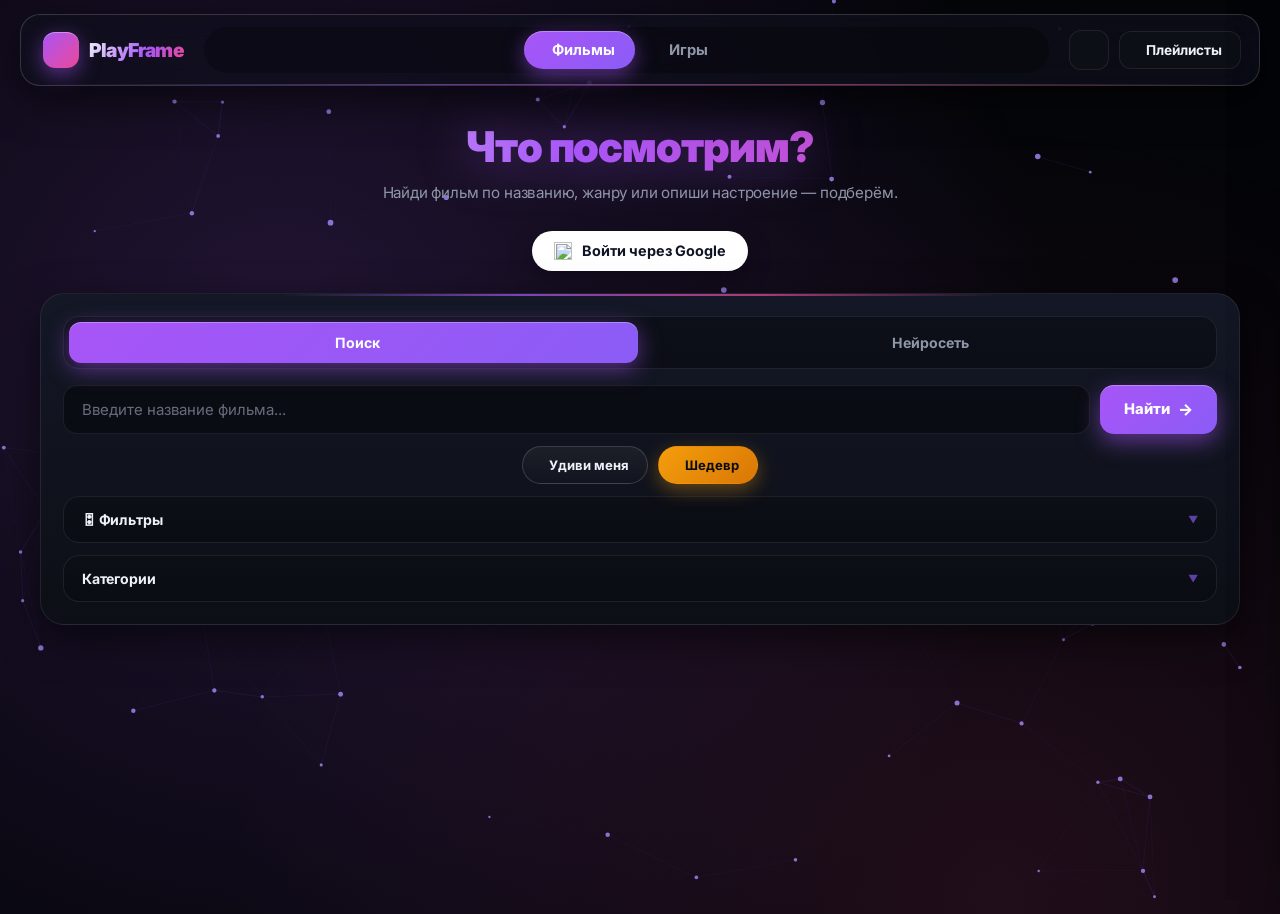
==== index.html @ 80668bf8 "Update" ====
<!DOCTYPE html>
<html lang="ru">
<head>
  <meta charset="UTF-8">
  <meta name="viewport" content="width=device-width, initial-scale=1.0">
  <title>PlayFrame</title>
  <link rel="stylesheet" href="style.css">
  <link href="https://fonts.googleapis.com/css2?family=Inter:wght@400;500;600;700;800;900&display=swap" rel="stylesheet">
  <script src="https://cdnjs.cloudflare.com/ajax/libs/PapaParse/5.3.2/papaparse.min.js"></script>
</head>
<body>
  <div class="bg-glow"></div>
  <canvas id="bg-canvas"></canvas>

  <header class="top-bar glass-panel">
    <div class="logo">
      <span class="logo-mark"></span>
      <span class="logo-text">PlayFrame</span>
    </div>

    <nav class="main-nav">
      <button class="nav-link active" id="nav-movies" onclick="switchMainTab('movies')">
        <span class="nav-ico"></span><span class="nav-lbl">Фильмы</span>
      </button>
      <button class="nav-link" id="nav-games" onclick="switchMainTab('games')">
        <span class="nav-ico"></span><span class="nav-lbl">Игры</span>
      </button>
    </nav>

    <div class="actions">
      <button id="settings-toggle" class="btn-icon" title="Настройки"></button>
      <button id="playlists-toggle" class="btn-text" title="Плейлисты">
        <span class="pl-ico"></span><span>Плейлисты</span>
      </button>
    </div>
  </header>

  <main class="container">
    <!-- ===================== ФИЛЬМЫ ===================== -->
    <section id="section-movies" class="main-section active">
      <div class="hero-block">
        <h1 class="hero-title">Что посмотрим?</h1>
        <p class="hero-subtitle">Найди фильм по названию, жанру или опиши настроение — подберём.</p>
      </div>

      <div class="auth-block">
        <button id="google-login-btn" class="google-btn">
          <img src="https://www.gstatic.com/firebasejs/ui/2.0.0/images/auth/google.svg" width="18" height="18" alt="">
          Войти через Google  
        </button>
        <div id="user-info" class="user-info" style="display: none;"></div>
      </div>

      <div class="control-panel glass-panel">
        <div class="tabs">
          <button class="tab-btn active" data-target="tab-name">
            <span class="tab-ico"></span><span class="tab-lbl">Поиск</span>
          </button>
          <button class="tab-btn" data-target="tab-ai">
            <span class="tab-ico"></span><span class="tab-lbl">Нейросеть</span>
          </button>
        </div>

        <div id="tab-name" class="tab-content active">
          <div class="input-row">
            <input type="text" id="search-input" placeholder="Введите название фильма...">
            <button id="search-btn">
              <span>Найти</span><span class="btn-ico">→</span>
            </button>
          </div>
          <div class="quick-actions">
            <button id="random-btn" class="chip"><span class="chip-ico"></span> Удиви меня</button>
            <button id="masterpiece-btn" class="chip gold"><span class="chip-ico"></span> Шедевр</button>
          </div>
        </div>

        <div id="tab-ai" class="tab-content">
          <div class="input-row">
            <input type="text" id="ai-input" placeholder="Опиши, что хочется: «грустное про океан», «как Марсианин»">
            <button id="ai-button">
              <span>Подобрать</span><span class="btn-ico">→</span>
            </button>
          </div>
          <p id="ai-status" class="status"></p>
        </div>

        <details class="dropdown">
          <summary><span>🎛 Фильтры</span></summary>
          <div class="dropdown-content">
            <div class="filter-row">
              <label>Рейтинг от</label>
              <input type="range" id="rating-filter" min="0" max="10" step="0.5" value="0">
              <span id="rating-value">0</span>
            </div>
            <div class="filter-row">
              <label>Год от</label>
              <input type="number" id="year-filter" min="1900" max="2026" value="1900">
            </div>
            <label class="check-row"><input type="checkbox" id="filter-unwatched"> Только непросмотренные</label>
            <label class="check-row"><input type="checkbox" id="filter-new"> Только новинки</label>
          </div>
        </details>

        <details class="dropdown">
          <summary><span> Категории</span></summary>
          <div class="dropdown-content">
            <div class="moods" id="moods">
              <button data-mood="action"><span class="mood-ico"></span> Боевики</button>
              <button data-mood="comedy"><span class="mood-ico"></span> Комедии</button>
              <button data-mood="scifi"><span class="mood-ico"></span> Фантастика</button>
              <button data-mood="fantasy"><span class="mood-ico"></span> Фэнтези</button>
              <button data-mood="thriller"><span class="mood-ico"></span> Триллеры</button>
              <button data-mood="crime"><span class="mood-ico">🕵️</span> Криминал</button>
              <button data-mood="romance"><span class="mood-ico"></span> Мелодрамы</button>
              <button data-mood="cartoon"><span class="mood-ico"></span> Мультфильмы</button>
              <button data-mood="horror"><span class="mood-ico"></span> Ужасы</button>
              <button data-mood="adventure"><span class="mood-ico"></span> Приключения</button>
            </div>
          </div>
        </details>
      </div>

      <div class="type-switch" id="type-switch" style="display: none;">
        <button data-type="movie" class="active"> Фильмы</button>
        <button data-type="series"> Сериалы</button>
        <button data-type="cartoon"> Мультики</button>
      </div>

      <div id="results" class="results"></div>
      <button id="load-more" class="load-more" style="display: none;">Показать ещё</button>
    </section>

    <!-- ===================== ИГРЫ ===================== -->
    <section id="section-games" class="main-section">
      <div class="hero-block">
        <h1 class="hero-title">Во что поиграем?</h1>
        <p class="hero-subtitle">Найди игру по названию или опиши нейросети, какое настроение тебе сейчас по душе.</p>
      </div>

      <div class="control-panel glass-panel">
        <div class="tabs">
          <button class="game-tab-btn tab-btn active" data-target="game-tab-name">
            <span class="tab-ico"></span><span class="tab-lbl">Поиск</span>
          </button>
          <button class="game-tab-btn tab-btn" data-target="game-tab-ai">
            <span class="tab-ico"></span><span class="tab-lbl">Нейросеть</span>
          </button>
        </div>

        <div id="game-tab-name" class="game-tab-content tab-content active">
          <div class="input-row">
            <input type="text" id="game-search-input" placeholder="Поиск игры по названию или описанию...">
            <button id="game-search-btn">
              <span>Найти</span><span class="btn-ico">→</span>
            </button>
          </div>
          <div class="quick-actions">
            <button id="game-random-btn" class="chip"><span class="chip-ico"></span> Удиви меня</button>
            <button id="game-popular-btn" class="chip gold"><span class="chip-ico"></span> Популярное</button>
          </div>
        </div>

        <div id="game-tab-ai" class="game-tab-content tab-content">
          <div class="input-row">
            <input type="text" id="game-ai-input" placeholder="Опиши, во что хочешь поиграть: расслабиться, как Dark Souls, с сюжетом...">
            <button id="game-ai-btn">
              <span>Подобрать</span><span class="btn-ico"></span>
            </button>
          </div>
          <p id="game-ai-status" class="status"></p>
          <div class="ai-hints">
            <button class="ai-hint-chip" data-query="хочу расслабиться и отдохнуть"><span class="hi-ico"></span> Расслабиться</button>
            <button class="ai-hint-chip" data-query="игра с глубоким сюжетом и выборами"><span class="hi-ico"></span> Сюжет</button>
            <button class="ai-hint-chip" data-query="сложная игра с высокой сложностью как Dark Souls"><span class="hi-ico"></span> Хардкор</button>
            <button class="ai-hint-chip" data-query="короткая игра на вечер до 5 часов"><span class="hi-ico"></span> На вечер</button>
            <button class="ai-hint-chip" data-query="игра для компании с друзьями онлайн"><span class="hi-ico"></span> С друзьями</button>
            <button class="ai-hint-chip" data-query="самая лучшая игра всех времен"><span class="hi-ico"></span> Шедевр</button>
          </div>
        </div>

        <details class="dropdown" open>
          <summary><span> Настроения</span></summary>
          <div class="dropdown-content">
            <div class="mood-chips" id="game-moods">
              <button class="mood-chip active" data-mood="all"><span class="mood-ico"></span> Все</button>
              <button class="mood-chip" data-mood="relax"><span class="mood-ico"></span> Расслабиться</button>
              <button class="mood-chip" data-mood="action"><span class="mood-ico"></span> Экшен</button>
              <button class="mood-chip" data-mood="story"><span class="mood-ico"></span> Сюжет</button>
              <button class="mood-chip" data-mood="hardcore"><span class="mood-ico"></span> Хардкор</button>
              <button class="mood-chip" data-mood="horror"><span class="mood-ico"></span> Хоррор</button>
            </div>
          </div>
        </details>

        <details class="dropdown">
          <summary><span>🎛 Фильтры</span></summary>
          <div class="dropdown-content">
            <div class="games-filter-row">
              <div class="filter-group">
                <label> Цена</label>
                <select id="game-price-filter" class="filter-select">
                  <option value="all">Любая</option>
                  <option value="free">Бесплатные</option>
                  <option value="under10">До 10 $</option>
                  <option value="10to20">10 – 20 $</option>
                  <option value="over20">Дороже 20 $</option>
                </select>
              </div>
              <div class="filter-group">
                <label> Год</label>
                <select id="game-year-filter" class="filter-select">
                  <option value="all">Все годы</option>
                  <option value="2020+">2020 и новее</option>
                  <option value="2015_2019">2015 – 2019</option>
                  <option value="2010_2014">2010 – 2014</option>
                  <option value="2000_2009">2000 – 2009</option>
                  <option value="before2000">До 2000</option>
                </select>
              </div>
              <div class="filter-group">
                <label> Сортировка</label>
                <select id="game-sort-filter" class="filter-select">
                  <option value="popular">Сначала популярные</option>
                  <option value="metacritic">По Metacritic</option>
                  <option value="price_asc">По цене ↑</option>
                  <option value="year_desc">По году выхода</option>
                </select>
              </div>
            </div>
          </div>
        </details>
      </div>

      <div id="game-loader" class="results-info">Загрузка базы игр...</div>
      <div id="games-count" class="results-info"></div>
      <div id="games-results" class="results"></div>
      <button id="games-load-more" class="load-more" style="display: none;">Показать ещё</button>
    </section>
  </main>

  <aside id="settings-panel" class="side-panel">
    <div class="panel-header"><h2>Настройки</h2><button id="settings-close" class="btn-icon">✕</button></div>
    <div class="setting-group">
      <label>Цвет акцента</label>
      <div class="color-row">
        <button class="color-dot" data-accent="blue" style="background:#3b82f6"></button>
        <button class="color-dot" data-accent="purple" style="background:#a855f7"></button>
        <button class="color-dot" data-accent="pink" style="background:#ec4899"></button>
        <button class="color-dot" data-accent="green" style="background:#10b981"></button>
        <button class="color-dot" data-accent="orange" style="background:#f59e0b"></button>
        <button class="color-dot" data-accent="red" style="background:#ef4444"></button>
        <button class="color-dot" data-accent="cyan" style="background:#06b6d4"></button>
      </div>
    </div>
    <div class="setting-group">
      <label>Тема</label>
      <div class="row">
        <button class="theme-btn active" data-theme="dark"> Тёмная</button>
        <button class="theme-btn" data-theme="light"> Светлая</button>
      </div>
    </div>
    <button id="settings-reset" class="reset-btn">Сбросить</button>
  </aside>

  <aside id="playlists-panel" class="side-panel">
    <div class="panel-header"><h2>Плейлисты</h2><button id="playlists-close" class="btn-icon">✕</button></div>
    <div class="playlist-create">
      <input type="text" id="playlist-name-input" placeholder="Название...">
      <button id="playlist-create-btn">Создать</button>
    </div>
    <div id="playlists-list" class="playlists-list"></div>
  </aside>

  <div id="movie-modal" class="modal">
    <div class="modal-content">
      <button id="movie-modal-close" class="btn-icon modal-close">✕</button>
      <div id="movie-modal-body"></div>
    </div>
  </div>

  <div id="game-modal" class="modal">
    <div class="modal-content">
      <button id="game-modal-close" class="btn-icon modal-close">✕</button>
      <div id="game-modal-body"></div>
    </div>
  </div>

  <div id="profile-modal" class="modal">
    <div class="modal-content" style="max-width:420px;">
      <button id="profile-modal-close" class="btn-icon modal-close">✕</button>
      <div style="padding:24px;">
        <h2>Профиль</h2>
        <div style="text-align:center; margin:18px 0;">
          <img id="profile-avatar-img" style="width:84px; height:84px; border-radius:50%; object-fit:cover; border:3px solid var(--accent);">
        </div>
        <label class="setting-label">Имя</label>
        <input type="text" id="profile-name-input" class="input">
        <label class="setting-label">Аватарка (URL)</label>
        <input type="text" id="profile-avatar-input" class="input">
        <label class="setting-label">Цвет ника</label>
        <div class="color-row" style="margin-bottom:20px;">
          <button class="profile-color-dot" data-color="#e8eaed" style="background:#e8eaed"></button>
          <button class="profile-color-dot" data-color="#ff6b6b" style="background:#ff6b6b"></button>
          <button class="profile-color-dot" data-color="#ffd76e" style="background:#ffd76e"></button>
          <button class="profile-color-dot" data-color="#10b981" style="background:#10b981"></button>
          <button class="profile-color-dot" data-color="#3b82f6" style="background:#3b82f6"></button>
          <button class="profile-color-dot" data-color="#a855f7" style="background:#a855f7"></button>
        </div>
        <div id="profile-stats" class="stats-box"></div>
        <button id="profile-save-btn" class="btn-primary" style="width:100%; margin-top:20px;">Сохранить</button>
      </div>
    </div>
  </div>

  <div id="toast" class="toast"></div>

  <script type="module">
    import { initializeApp } from "https://www.gstatic.com/firebasejs/10.12.0/firebase-app.js";
    import { getAuth, GoogleAuthProvider, signInWithPopup, signOut, onAuthStateChanged } from "https://www.gstatic.com/firebasejs/10.12.0/firebase-auth.js";
    import { getFirestore, doc, setDoc, getDoc } from "https://www.gstatic.com/firebasejs/10.12.0/firebase-firestore.js";

    const firebaseConfig = {
      apiKey: "AIzaSyBd7a0IJ_54SacowpCs4EZF5BIFKy-3qxw",
      authDomain: "movie-a9fdf.firebaseapp.com",
      projectId: "movie-a9fdf",
      storageBucket: "movie-a9fdf.firebasestorage.app",
      messagingSenderId: "398219529169",
      appId: "1:398219529169:web:8cf9008857598dc8032ef0"
    };

    const app = initializeApp(firebaseConfig);
    const auth = getAuth(app);
    const db = getFirestore(app);

    window.firebaseAuth = auth;
    window.firebaseDb = db;
    window.googleProvider = new GoogleAuthProvider();
    window.firebaseSignIn = signInWithPopup;
    window.firebaseSignOut = signOut;
    window.firebaseOnAuth = onAuthStateChanged;
    window.firebaseDoc = doc;
    window.firebaseSetDoc = setDoc;
    window.firebaseGetDoc = getDoc;

    window.dispatchEvent(new Event('firebase-ready'));
  </script>
  <script src="script.js"></script>
</body>
</html>
---- style.css ----
/* ============================================================  
   PlayFrame — Neon Glass UI  
   Полный редизайн: floating topbar, iOS-табы, crystal-карточки  
   ============================================================ */

:root {
  --accent: #a855f7;
  --accent-2: #ec4899;
  --accent-hover: #8b5cf6;
  --accent-soft: rgba(168, 85, 247, 0.14);
  --accent-glow: rgba(168, 85, 247, 0.5);

  --bg: #05060a;
  --bg-2: #0a0c14;
  --bg-card: #0d0f16;
  --bg-card-hi: #141826;
  --bg-input: #0a0c13;

  --text: #eef1f8;
  --text-muted: #8e96a8;
  --border: rgba(255, 255, 255, 0.08);
  --border-hi: rgba(255, 255, 255, 0.16);

  --glass: rgba(15, 17, 26, 0.7);
  --shadow: 0 14px 40px rgba(0, 0, 0, 0.55);
  --shadow-lift: 0 24px 50px rgba(0, 0, 0, 0.65);
}
body.light {
  --bg: #f4f6fb; --bg-2: #eef2f9;
  --bg-card: #ffffff; --bg-card-hi: #f8faff; --bg-input: #eef2f9;
  --text: #0f1424; --text-muted: #586174;
  --border: rgba(15, 20, 36, 0.1); --border-hi: rgba(15, 20, 36, 0.2);
  --glass: rgba(255, 255, 255, 0.86);
  --shadow: 0 14px 32px rgba(15, 20, 36, 0.08);
  --shadow-lift: 0 24px 44px rgba(15, 20, 36, 0.14);
}
body[data-accent="blue"]   { --accent: #3b82f6; --accent-2: #06b6d4; --accent-hover: #2563eb; --accent-soft: rgba(59,130,246,0.14); --accent-glow: rgba(59,130,246,0.5); }
body[data-accent="pink"]   { --accent: #ec4899; --accent-2: #f472b6; --accent-hover: #db2777; --accent-soft: rgba(236,72,153,0.14); --accent-glow: rgba(236,72,153,0.5); }
body[data-accent="green"]  { --accent: #10b981; --accent-2: #34d399; --accent-hover: #059669; --accent-soft: rgba(16,185,129,0.14); --accent-glow: rgba(16,185,129,0.5); }
body[data-accent="orange"] { --accent: #f59e0b; --accent-2: #fbbf24; --accent-hover: #d97706; --accent-soft: rgba(245,158,11,0.14); --accent-glow: rgba(245,158,11,0.5); }
body[data-accent="red"]    { --accent: #ef4444; --accent-2: #f87171; --accent-hover: #dc2626; --accent-soft: rgba(239,68,68,0.14); --accent-glow: rgba(239,68,68,0.5); }
body[data-accent="cyan"]   { --accent: #06b6d4; --accent-2: #22d3ee; --accent-hover: #0891b2; --accent-soft: rgba(6,182,212,0.14); --accent-glow: rgba(6,182,212,0.5); }

* { margin: 0; padding: 0; box-sizing: border-box; }
html { scroll-behavior: smooth; }
body {
  font-family: 'Inter', -apple-system, BlinkMacSystemFont, 'Segoe UI', sans-serif;
  background: var(--bg); color: var(--text);
  min-height: 100vh; overflow-x: hidden; position: relative;
  -webkit-font-smoothing: antialiased; padding-bottom: 40px;
  letter-spacing: -0.011em;
}

/* ============================= ФОН ============================= */
.bg-glow {
  position: fixed; top: -30%; left: 50%; transform: translateX(-50%);
  width: 140vw; height: 140vw;
  background:
    radial-gradient(circle at 30% 35%, rgba(168,85,247,0.18) 0%, transparent 45%),
    radial-gradient(circle at 70% 65%, rgba(236,72,153,0.12) 0%, transparent 45%);
  z-index: -2; pointer-events: none;
  animation: bgPulse 16s ease-in-out infinite alternate;
}
@keyframes bgPulse {
  0%   { transform: translateX(-50%) scale(1); opacity: 0.9; }
  100% { transform: translateX(-50%) scale(1.15); opacity: 0.55; }
}
#bg-canvas { position: fixed; inset: 0; width: 100%; height: 100%; z-index: -1; pointer-events: none; }

/* ============================= СТЕКЛО ============================= */
.glass-panel {
  background: var(--glass);
  backdrop-filter: blur(22px) saturate(160%);
  -webkit-backdrop-filter: blur(22px) saturate(160%);
  border: 1px solid var(--border);
  box-shadow: var(--shadow);
}

/* ============================= TOPBAR ============================= */
.top-bar {
  position: sticky; top: 14px; z-index: 100;
  margin: 14px auto 0; max-width: 1240px; width: calc(100% - 28px);
  border-radius: 20px;
  display: flex; justify-content: space-between; align-items: center;
  padding: 12px 18px; gap: 20px; flex-wrap: wrap;
  border: 1px solid var(--border-hi);
}
.top-bar::after {
  content: ''; position: absolute; left: 18px; right: 18px; bottom: 0;
  height: 1px;
  background: linear-gradient(90deg, transparent, var(--accent), var(--accent-2), transparent);
  opacity: 0.55;
  border-radius: 2px;
}

.logo {
  display: flex; align-items: center; gap: 10px;
  font-size: 1.2rem; font-weight: 900; letter-spacing: -0.8px;
  padding-left: 4px;
}
.logo-mark {
  width: 36px; height: 36px; border-radius: 12px;
  background: linear-gradient(135deg, var(--accent), var(--accent-2));
  display: flex; align-items: center; justify-content: center;
  font-size: 1.05rem;
  box-shadow:
    0 6px 20px var(--accent-glow),
    inset 0 1px 0 rgba(255,255,255,0.35);
}
.logo-text {
  background: linear-gradient(120deg, var(--text) 0%, var(--accent) 60%, var(--accent-2) 100%);
  -webkit-background-clip: text; -webkit-text-fill-color: transparent;
  background-clip: text;
}

/* Основная навигация — pill-кнопки с иконкой */
.main-nav {
  display: flex; gap: 6px; flex: 1; justify-content: center; flex-wrap: wrap;
  padding: 4px;
  background: rgba(0, 0, 0, 0.28);
  border-radius: 999px;
  width: fit-content;
  margin: 0 auto;
}
body.light .main-nav { background: rgba(15, 20, 36, 0.06); }
.nav-link {
  background: transparent; border: none; cursor: pointer;
  display: flex; align-items: center; gap: 8px;
  padding: 10px 20px; border-radius: 999px;
  color: var(--text-muted);
  font-family: 'Inter', sans-serif; font-size: 0.92rem; font-weight: 700;
  transition: all 0.3s cubic-bezier(0.2, 0.8, 0.2, 1);
  position: relative;
}
.nav-ico { font-size: 1.05rem; transition: transform 0.35s ease; }
.nav-link:hover { color: var(--text); }
.nav-link:hover .nav-ico { transform: scale(1.18) rotate(-6deg); }
.nav-link.active {
  color: #ffffff;
  background: linear-gradient(135deg, var(--accent), var(--accent-hover));
  box-shadow:
    0 6px 20px var(--accent-glow),
    inset 0 1px 0 rgba(255,255,255,0.3);
}
.nav-link.active .nav-ico { transform: scale(1.15); }

/* Правая часть — иконки/кнопки */
.actions { display: flex; gap: 10px; align-items: center; }

.btn-icon {
  width: 40px; height: 40px; border-radius: 12px;
  background: var(--bg-card);
  border: 1px solid var(--border);
  color: var(--text);
  cursor: pointer; display: flex; align-items: center; justify-content: center;
  font-size: 1.05rem;
  transition: all 0.28s ease;
  font-family: 'Inter', sans-serif;
}
.btn-icon:hover {
  border-color: var(--accent);
  color: var(--accent-hover);
  transform: translateY(-2px) rotate(-6deg);
  box-shadow: 0 8px 22px var(--accent-glow);
}
.btn-text {
  display: inline-flex; align-items: center; gap: 8px;
  padding: 10px 18px; border-radius: 12px;
  background: var(--bg-card);
  border: 1px solid var(--border);
  color: var(--text);
  cursor: pointer;
  font-weight: 700; font-size: 0.85rem;
  font-family: 'Inter', sans-serif;
  transition: all 0.28s ease;
}
.btn-text .pl-ico { font-size: 1rem; }
.btn-text:hover {
  border-color: var(--accent);
  transform: translateY(-1px);
  box-shadow: 0 8px 20px var(--accent-glow);
}

/* ============================= КОНТЕЙНЕР ============================= */
.container { max-width: 1240px; margin: 0 auto; padding: 28px 20px; }
.main-section { display: none; }
.main-section.active { display: block; animation: fadeUp 0.45s cubic-bezier(0.2,0.8,0.2,1); }
@keyframes fadeUp {
  from { opacity: 0; transform: translateY(16px); }
  to   { opacity: 1; transform: translateY(0); }
}

/* ============================= HERO ============================= */
.hero-block { text-align: center; margin-bottom: 26px; padding-top: 10px; }
.hero-title {
  font-size: clamp(1.9rem, 4vw, 2.65rem);
  font-weight: 900; line-height: 1.1; letter-spacing: -1.2px;
  margin-bottom: 10px;
  background: linear-gradient(120deg, var(--text) 0%, var(--accent) 45%, var(--accent-2) 100%);
  -webkit-background-clip: text; -webkit-text-fill-color: transparent;
  background-clip: text;
  filter: drop-shadow(0 2px 24px var(--accent-glow));
}
body.light .hero-title {
  background: linear-gradient(120deg, #0f1424 0%, #6d28d9 55%, #db2777 100%);
  -webkit-background-clip: text; -webkit-text-fill-color: transparent;
  filter: none;
}
.hero-subtitle {
  color: var(--text-muted); font-size: 0.95rem; line-height: 1.6;
  max-width: 580px; margin: 0 auto;
}

/* ============================= AUTH ============================= */
.auth-block { text-align: center; margin-bottom: 22px; }
.google-btn {
  background: #ffffff; color: #0f1424;
  border: none; cursor: pointer;
  padding: 11px 22px; border-radius: 999px;
  display: inline-flex; align-items: center; gap: 10px;
  font-family: 'Inter', sans-serif; font-weight: 700; font-size: 0.9rem;
  box-shadow: 0 8px 24px rgba(0,0,0,0.32);
  transition: all 0.28s ease;
}
.google-btn:hover { transform: translateY(-2px); box-shadow: 0 12px 30px rgba(0,0,0,0.42); }
.user-info {
  display: inline-flex; align-items: center; gap: 12px;
  background: var(--bg-card); padding: 6px 16px 6px 6px;
  border-radius: 999px; border: 1px solid var(--border);
}
.user-info img { width: 32px; height: 32px; border-radius: 50%; }
.user-info button {
  background: transparent; border: none; cursor: pointer;
  color: var(--text-muted); font-family: 'Inter', sans-serif; font-size: 0.8rem;
  transition: color 0.2s;
}
.user-info button:hover { color: var(--accent-hover); }

/* ============================= CONTROL PANEL ============================= */
.control-panel {
  background: linear-gradient(180deg, var(--bg-card-hi) 0%, var(--bg-card) 100%);
  border: 1px solid var(--border);
  border-radius: 24px;
  padding: 22px;
  margin-bottom: 24px;
  box-shadow: var(--shadow);
  position: relative; overflow: hidden;
}
.control-panel::before {
  content: ''; position: absolute; top: 0; left: 20%; right: 20%; height: 2px;
  background: linear-gradient(90deg, transparent, var(--accent), var(--accent-2), transparent);
  opacity: 0.7;
}

/* ============================= TABS (iOS segmented) ============================= */
.tabs {
  display: flex; background: rgba(0,0,0,0.32);
  border-radius: 16px; padding: 5px; gap: 4px;
  border: 1px solid var(--border);
  margin-bottom: 16px;
  position: relative;
}
body.light .tabs { background: rgba(15,20,36,0.06); }
.tab-btn {
  flex: 1; cursor: pointer;
  padding: 12px 14px; border-radius: 12px; border: none;
  background: transparent;
  color: var(--text-muted);
  display: flex; align-items: center; justify-content: center; gap: 8px;
  font-family: 'Inter', sans-serif; font-weight: 700; font-size: 0.88rem;
  transition: all 0.32s cubic-bezier(0.2, 0.8, 0.2, 1);
  position: relative; overflow: hidden;
}
.tab-ico { font-size: 1.05rem; transition: transform 0.35s ease; }
.tab-btn:hover { color: var(--text); }
.tab-btn:hover .tab-ico { transform: scale(1.18); }
.tab-btn.active {
  color: #ffffff;
  background: linear-gradient(135deg, var(--accent), var(--accent-hover));
  box-shadow:
    0 6px 22px var(--accent-glow),
    inset 0 1px 0 rgba(255,255,255,0.28);
}
.tab-btn.active .tab-ico { transform: scale(1.15); }

.tab-content { display: none; }
.tab-content.active { display: block; animation: fadeUp 0.3s ease; }

/* ============================= INPUT + BUTTON ============================= */
.input-row { display: flex; gap: 10px; margin-bottom: 12px; }
.input-row input {
  flex: 1;
  padding: 14px 18px;
  border-radius: 14px;
  border: 1px solid var(--border);
  background: var(--bg-input);
  color: var(--text);
  outline: none;
  font-family: 'Inter', sans-serif;
  font-size: 0.94rem;
  transition: all 0.28s ease;
}
.input-row input::placeholder { color: rgba(142, 150, 168, 0.7); }
.input-row input:hover { border-color: var(--border-hi); }
.input-row input:focus {
  border-color: var(--accent);
  box-shadow: 0 0 0 3px var(--accent-soft), 0 0 26px var(--accent-glow);
  background: linear-gradient(180deg, var(--bg-input), var(--bg-card));
}

.input-row button {
  display: inline-flex; align-items: center; gap: 8px;
  padding: 0 24px;
  border-radius: 14px; border: none;
  background: linear-gradient(135deg, var(--accent), var(--accent-hover));
  color: #ffffff;
  font-family: 'Inter', sans-serif; font-weight: 800; font-size: 0.92rem;
  cursor: pointer;
  box-shadow:
    0 8px 22px var(--accent-glow),
    inset 0 1px 0 rgba(255,255,255,0.28);
  transition: all 0.28s cubic-bezier(0.2, 0.8, 0.2, 1);
  position: relative; overflow: hidden;
  white-space: nowrap;
}
.input-row button .btn-ico {
  font-size: 1rem;
  transition: transform 0.35s cubic-bezier(0.2, 0.8, 0.2, 1);
}
.input-row button:hover {
  transform: translateY(-2px);
  box-shadow:
    0 12px 30px var(--accent-glow),
    0 0 44px var(--accent-glow),
    inset 0 1px 0 rgba(255,255,255,0.42);
}
.input-row button:hover .btn-ico { transform: translateX(3px); }
.input-row button:active { transform: translateY(0); }
.input-row button:disabled {
  opacity: 0.55; cursor: progress; transform: none; box-shadow: none;
  animation: btnPulse 1.2s ease-in-out infinite;
}
@keyframes btnPulse { 0%,100% { opacity: 0.55; } 50% { opacity: 0.9; } }

/* Специальная кнопка "Подобрать" у игр — оранжево-розовый градиент */
#game-ai-btn {
  background: linear-gradient(135deg, #f59e0b, #ec4899) !important;
  box-shadow:
    0 8px 24px rgba(236,72,153,0.45),
    inset 0 1px 0 rgba(255,255,255,0.32) !important;
}
#game-ai-btn:hover {
  box-shadow:
    0 12px 34px rgba(236,72,153,0.55),
    0 0 44px rgba(245,158,11,0.35),
    inset 0 1px 0 rgba(255,255,255,0.5) !important;
}

/* ============================= QUICK CHIPS ============================= */
.quick-actions {
  display: flex; gap: 10px; justify-content: center; flex-wrap: wrap;
}
.chip {
  display: inline-flex; align-items: center; gap: 8px;
  padding: 10px 18px; border-radius: 999px;
  border: 1px solid var(--border-hi);
  background: linear-gradient(180deg, rgba(255,255,255,0.05), rgba(255,255,255,0.01));
  color: var(--text);
  cursor: pointer;
  font-family: 'Inter', sans-serif; font-weight: 700; font-size: 0.82rem;
  transition: all 0.28s cubic-bezier(0.2, 0.8, 0.2, 1);
  position: relative; overflow: hidden;
}
.chip-ico { font-size: 1rem; transition: transform 0.35s ease; }
.chip::before {
  content: ''; position: absolute; inset: 0;
  background: linear-gradient(120deg, transparent 0%, rgba(255,255,255,0.22) 50%, transparent 100%);
  transform: translateX(-120%);
  transition: transform 0.65s ease; pointer-events: none;
}
.chip:hover {
  border-color: var(--accent);
  color: var(--accent-hover);
  transform: translateY(-2px);
  box-shadow: 0 8px 20px var(--accent-soft);
}
.chip:hover .chip-ico { transform: scale(1.18) rotate(-8deg); }
.chip:hover::before { transform: translateX(120%); }
.chip.gold {
  background: linear-gradient(135deg, #f59e0b, #d97706);
  color: #0a0c13;
  border-color: transparent;
  box-shadow: 0 6px 18px rgba(245,158,11,0.36);
}
.chip.gold:hover {
  color: #0a0c13;
  box-shadow: 0 12px 28px rgba(245,158,11,0.5);
}

/* ============================= STATUS ============================= */
.status {
  font-size: 0.83rem; color: var(--text-muted);
  text-align: center; margin-top: 10px; min-height: 1.2em; font-weight: 500;
}

/* ============================= DROPDOWN ============================= */
.dropdown {
  background: linear-gradient(180deg, var(--bg-card) 0%, var(--bg-input) 100%);
  border: 1px solid var(--border);
  border-radius: 16px;
  margin-top: 12px;
  overflow: hidden;
  transition: border-color 0.25s;
}
.dropdown[open] { border-color: var(--border-hi); }
.dropdown summary {
  padding: 14px 18px; cursor: pointer; list-style: none;
  display: flex; justify-content: space-between; align-items: center;
  font-family: 'Inter', sans-serif; font-weight: 700; font-size: 0.88rem;
  color: var(--text);
  transition: background 0.25s;
}
.dropdown summary::-webkit-details-marker { display: none; }
.dropdown summary:hover { background: rgba(255,255,255,0.03); }
.dropdown summary::after {
  content: '▼'; font-size: 0.62rem; opacity: 0.65;
  transition: transform 0.35s ease;
  color: var(--accent-hover);
}
.dropdown[open] summary::after { transform: rotate(180deg); }
.dropdown-content { padding: 14px 18px; border-top: 1px solid var(--border); }

/* ============================= FILTER ROW ============================= */
.filter-row {
  display: flex; justify-content: space-between; align-items: center;
  gap: 12px; margin-bottom: 10px; font-size: 0.86rem;
}
.filter-row input[type="number"] {
  width: 84px; padding: 8px 10px; border-radius: 10px;
  border: 1px solid var(--border); background: var(--bg-input);
  color: var(--text); font-family: 'Inter', sans-serif;
  transition: border-color 0.2s;
}
.filter-row input[type="number"]:focus { outline: none; border-color: var(--accent); }
.filter-row input[type="range"] { flex: 1; accent-color: var(--accent); }
.check-row {
  display: flex; align-items: center; gap: 9px;
  font-size: 0.86rem; cursor: pointer; margin-top: 10px; color: var(--text);
}
.check-row input { accent-color: var(--accent); width: 16px; height: 16px; }

/* ============================= MOODS (фильмы) ============================= */
.moods {
  display: grid; grid-template-columns: 1fr 1fr;
  gap: 8px; max-height: 260px; overflow-y: auto; padding-right: 4px;
}
.moods button {
  display: flex; align-items: center; gap: 10px;
  padding: 11px 13px;
  border-radius: 12px;
  border: 1px solid var(--border-hi);
  background: linear-gradient(180deg, rgba(255,255,255,0.05), rgba(255,255,255,0.01));
  color: var(--text);
  cursor: pointer;
  font-family: 'Inter', sans-serif; font-weight: 600; font-size: 0.82rem;
  text-align: left;
  transition: all 0.28s cubic-bezier(0.2, 0.8, 0.2, 1);
}
.mood-ico { font-size: 1rem; transition: transform 0.35s ease; }
.moods button:hover {
  border-color: var(--accent);
  transform: translateY(-2px);
  box-shadow: 0 6px 18px var(--accent-soft);
}
.moods button:hover .mood-ico { transform: scale(1.2) rotate(-6deg); }
.moods button.active {
  background: linear-gradient(135deg, var(--accent), var(--accent-hover));
  color: #ffffff;
  border-color: transparent;
  box-shadow:
    0 6px 20px var(--accent-glow),
    inset 0 1px 0 rgba(255,255,255,0.28);
}

/* ============================= TYPE SWITCH ============================= */
.type-switch {
  display: flex; justify-content: center; gap: 6px;
  margin: 0 auto 22px; width: fit-content;
  padding: 5px; border-radius: 999px;
  background: var(--bg-input); border: 1px solid var(--border);
}
.type-switch button {
  padding: 9px 20px; border-radius: 999px; border: none;
  background: transparent; color: var(--text-muted);
  font-family: 'Inter', sans-serif; font-weight: 700; font-size: 0.82rem;
  cursor: pointer; transition: all 0.28s ease;
}
.type-switch button:hover { color: var(--text); }
.type-switch button.active {
  background: linear-gradient(135deg, var(--accent), var(--accent-hover));
  color: #ffffff;
  box-shadow: 0 4px 16px var(--accent-glow);
}

/* ============================= RESULTS ============================= */
.results {
  display: grid;
  grid-template-columns: repeat(auto-fill, minmax(180px, 1fr));
  gap: 20px;
}

/* ============================= CARD ============================= */
.card {
  background: linear-gradient(180deg, var(--bg-card-hi) 0%, var(--bg-card) 100%);
  border: 1px solid var(--border);
  border-radius: 18px;
  overflow: hidden;
  display: flex; flex-direction: column;
  cursor: pointer; position: relative;
  transition: all 0.42s cubic-bezier(0.2, 0.8, 0.2, 1);
  animation: cardIn 0.52s cubic-bezier(0.2, 0.8, 0.2, 1) backwards;
  isolation: isolate;
}
.card::before {
  content: ''; position: absolute; top: 0; left: 0; right: 0; height: 3px;
  background: linear-gradient(90deg, var(--accent), var(--accent-2));
  opacity: 0; transform: scaleX(0); transform-origin: center;
  transition: opacity 0.35s ease, transform 0.5s cubic-bezier(0.2, 0.8, 0.2, 1);
  z-index: 3;
  border-radius: 18px 18px 0 0;
}
.card:hover::before { opacity: 1; transform: scaleX(1); }
.card:hover {
  transform: translateY(-8px);
  border-color: var(--accent);
  box-shadow:
    var(--shadow-lift),
    0 0 60px var(--accent-glow),
    0 0 0 1px var(--accent);
}
@keyframes cardIn {
  from { opacity: 0; transform: translateY(18px) scale(0.97); }
  to   { opacity: 1; transform: translateY(0) scale(1); }
}
.results .card:nth-child(1)  { animation-delay: 0.01s; }
.results .card:nth-child(2)  { animation-delay: 0.03s; }
.results .card:nth-child(3)  { animation-delay: 0.05s; }
.results .card:nth-child(4)  { animation-delay: 0.07s; }
.results .card:nth-child(5)  { animation-delay: 0.09s; }
.results .card:nth-child(6)  { animation-delay: 0.11s; }
.results .card:nth-child(7)  { animation-delay: 0.13s; }
.results .card:nth-child(8)  { animation-delay: 0.15s; }
.results .card:nth-child(9)  { animation-delay: 0.17s; }
.results .card:nth-child(10) { animation-delay: 0.19s; }
.results .card:nth-child(n+11) { animation-delay: 0.21s; }

.card-poster-wrap {
  position: relative; aspect-ratio: 2/3;
  overflow: hidden;
  background: linear-gradient(135deg, #1a1d28, #0d0f16);
}
.card-poster-wrap img {
  width: 100%; height: 100%; object-fit: cover; display: block;
  transition: transform 0.75s cubic-bezier(0.2, 0.8, 0.2, 1);
}
.card:hover .card-poster-wrap img { transform: scale(1.1); }

.no-poster {
  width: 100%; height: 100%;
  display: flex; align-items: center; justify-content: center;
  padding: 16px; text-align: center;
  font-size: 0.82rem; line-height: 1.4; font-weight: 600;
  color: var(--text-muted);
  background: linear-gradient(135deg, #1a1d28, #0d0f16);
}
body.light .no-poster {
  background: linear-gradient(135deg, #e7ecf5, #d3dbe8);
  color: #566176;
}

/* Рейтинг-кристалл */
.card-rating {
  position: absolute; top: 10px; left: 10px;
  min-width: 42px;
  display: inline-flex; align-items: center; justify-content: center;
  padding: 6px 10px;
  border-radius: 10px;
  font-family: 'Inter', sans-serif; font-weight: 900; font-size: 0.82rem;
  color: #0f1424;
  background: linear-gradient(135deg, #fef3c7 0%, #fbbf24 45%, #f59e0b 100%);
  box-shadow:
    0 6px 18px rgba(245,158,11,0.55),
    inset 0 1px 0 rgba(255,255,255,0.75);
  letter-spacing: -0.02em;
  backdrop-filter: blur(6px);
  transition: transform 0.3s ease;
}
.card:hover .card-rating { transform: scale(1.05); }

/* Бейдж цены (игры) */
.card-price-badge {
  position: absolute; bottom: 10px; right: 10px;
  padding: 6px 12px; border-radius: 10px;
  font-family: 'Inter', sans-serif; font-weight: 800; font-size: 0.74rem;
  color: #ffffff;
  backdrop-filter: blur(8px);
  box-shadow: 0 6px 18px rgba(0,0,0,0.42), inset 0 1px 0 rgba(255,255,255,0.3);
}
.badge-free {
  background: linear-gradient(135deg, #10b981 0%, #059669 100%);
  box-shadow: 0 6px 18px rgba(16,185,129,0.55), inset 0 1px 0 rgba(255,255,255,0.32);
}
.badge-paid {
  background: linear-gradient(135deg, var(--accent) 0%, var(--accent-hover) 100%);
  box-shadow: 0 6px 18px var(--accent-glow), inset 0 1px 0 rgba(255,255,255,0.32);
}

/* Overlay на hover */
.card-overlay {
  position: absolute; inset: 0;
  display: flex; flex-direction: column;
  justify-content: flex-end; align-items: center; gap: 10px;
  padding: 14px;
  background: linear-gradient(180deg, transparent 40%, rgba(5, 6, 10, 0.94) 100%);
  opacity: 0; pointer-events: none; z-index: 1;
  transition: opacity 0.32s ease;
}
.card:hover .card-overlay { opacity: 1; }
.card-overlay-actions {
  display: flex; gap: 8px; pointer-events: auto;
  transform: translateY(10px); transition: transform 0.32s ease;
}
.card:hover .card-overlay-actions { transform: translateY(0); }
.card-action {
  display: inline-flex; align-items: center; justify-content: center;
  min-width: 42px; height: 42px; padding: 0 12px;
  border-radius: 999px;
  background: rgba(255,255,255,0.18);
  border: 1px solid rgba(255,255,255,0.4);
  color: #ffffff;
  font-family: 'Inter', sans-serif; font-weight: 800; font-size: 0.82rem;
  text-decoration: none; backdrop-filter: blur(10px);
  transition: all 0.22s ease;
}
.card-action:hover {
  background: rgba(255,255,255,0.42);
  color: #0f1424;
  transform: translateY(-3px) scale(1.08);
}
.card-overlay-hint {
  color: rgba(255,255,255,0.92);
  font-size: 0.78rem; font-weight: 700; letter-spacing: 0.02em;
}

/* Info block */
.card .info {
  padding: 14px; flex: 1;
  display: flex; flex-direction: column; gap: 6px;
}
.card .title {
  font-family: 'Inter', sans-serif; font-size: 0.92rem; font-weight: 800;
  color: var(--text); line-height: 1.3;
  display: -webkit-box; -webkit-line-clamp: 2; -webkit-box-orient: vertical;
  overflow: hidden; letter-spacing: -0.015em;
  cursor: pointer; transition: color 0.2s;
}
.card .title:hover { color: var(--accent-hover); }
.card .meta {
  font-size: 0.72rem; color: var(--text-muted); font-weight: 500;
  display: flex; align-items: center; gap: 6px; flex-wrap: wrap;
}
.stars { display: inline-flex; gap: 1px; }
.rating-num { color: var(--text-muted); font-size: 0.72rem; }

/* Теги */
.genre-tags {
  display: flex; flex-wrap: wrap; gap: 5px;
  margin: 6px 0 4px; max-height: 48px; overflow: hidden;
}
.genre-tag {
  display: inline-block; padding: 3px 9px; border-radius: 999px;
  font-family: 'Inter', sans-serif; font-weight: 700; font-size: 0.66rem;
  color: var(--accent-hover);
  background: var(--accent-soft);
  border: 1px solid rgba(168, 85, 247, 0.3);
}
body.light .genre-tag {
  color: #6d28d9; background: rgba(109, 40, 217, 0.08);
  border-color: rgba(109, 40, 217, 0.18);
}

.game-desc-short {
  font-size: 0.74rem; color: var(--text-muted); line-height: 1.45; margin-top: 6px;
  display: -webkit-box; -webkit-line-clamp: 3; -webkit-box-orient: vertical; overflow: hidden;
}

.card-add {
  margin-top: auto; padding: 10px;
  border-radius: 10px; border: 1px solid var(--border-hi);
  background: linear-gradient(180deg, rgba(255,255,255,0.05), rgba(255,255,255,0.01));
  color: var(--text); cursor: pointer;
  font-family: 'Inter', sans-serif; font-weight: 700; font-size: 0.78rem;
  transition: all 0.25s ease;
}
.card-add:hover {
  background: linear-gradient(135deg, var(--accent), var(--accent-hover));
  color: #ffffff; border-color: transparent;
  transform: translateY(-1px);
  box-shadow: 0 6px 18px var(--accent-glow);
}

/* ============================= AI EXPLAIN / HEADER ============================= */
.ai-explain {
  grid-column: 1/-1;
  background: linear-gradient(135deg, rgba(168,85,247,0.10), rgba(236,72,153,0.06));
  border: 1px solid rgba(168,85,247,0.42);
  border-radius: 18px;
  padding: 20px; margin-bottom: 6px;
  line-height: 1.6;
  box-shadow: 0 0 44px rgba(168,85,247,0.15);
  backdrop-filter: blur(12px);
  position: relative; overflow: hidden;
}
.ai-explain::before {
  content: ''; position: absolute; top: 16px; right: 18px;
  font-size: 1.3rem; opacity: 0.45;
}
.ai-explain-label {
  font-family: 'Inter', sans-serif; font-weight: 900; font-size: 0.72rem;
  letter-spacing: 0.1em; text-transform: uppercase;
  color: var(--accent-hover); margin-bottom: 8px;
}
.ai-explain h3 { font-size: 1.1rem; margin-bottom: 8px; font-weight: 800; }
.ai-explain p { font-size: 0.92rem; margin-bottom: 8px; }
.ai-explain p:last-child { margin-bottom: 0; }
.ai-explain-meta { color: var(--text-muted); font-size: 0.82rem !important; }
.ai-explain-link {
  display: inline-block; margin-top: 6px;
  color: var(--accent-hover); font-weight: 800; font-size: 0.86rem;
  text-decoration: none; transition: transform 0.2s;
}
.ai-explain-link:hover { transform: translateX(3px); }

.ai-header {
  grid-column: 1/-1;
  display: flex; justify-content: center; align-items: center;
  flex-wrap: wrap; gap: 12px;
  padding: 14px 20px; margin-bottom: 10px;
  font-family: 'Inter', sans-serif; font-weight: 700; font-size: 0.92rem;
  color: var(--text);
  background: linear-gradient(135deg, rgba(168,85,247,0.10), rgba(168,85,247,0.02));
  border: 1px dashed rgba(168,85,247,0.4);
  border-radius: 14px; text-align: center;
}
.ai-retry-btn {
  padding: 9px 16px; border-radius: 10px;
  border: 1px solid var(--accent); background: transparent;
  color: var(--accent-hover);
  font-family: 'Inter', sans-serif; font-weight: 700; font-size: 0.8rem;
  cursor: pointer; transition: all 0.22s ease;
}
.ai-retry-btn:hover:not(:disabled) {
  background: linear-gradient(135deg, var(--accent), var(--accent-hover));
  color: #ffffff; border-color: transparent;
  transform: translateY(-1px);
  box-shadow: 0 8px 20px var(--accent-glow);
}
.ai-retry-btn:disabled {
  opacity: 0.5; cursor: not-allowed;
  border-color: var(--border); color: var(--text-muted);
}

/* ============================= LOAD MORE ============================= */
.load-more {
  display: block; margin: 32px auto 0;
  padding: 14px 44px; border-radius: 14px;
  border: 1px solid var(--border-hi);
  background: linear-gradient(180deg, rgba(255,255,255,0.06), rgba(255,255,255,0.02));
  color: var(--text); cursor: pointer;
  font-family: 'Inter', sans-serif; font-weight: 800; font-size: 0.82rem;
  letter-spacing: 0.08em; text-transform: uppercase;
  box-shadow: 0 6px 18px rgba(0,0,0,0.3);
  transition: all 0.28s ease;
}
.load-more:hover {
  background: linear-gradient(135deg, var(--accent), var(--accent-hover));
  color: #ffffff; border-color: transparent;
  transform: translateY(-2px);
  box-shadow: 0 12px 28px var(--accent-glow), 0 0 44px var(--accent-glow);
}

/* ============================= TRAILER ============================= */
.trailer-block {
  margin: 18px 0; padding: 16px;
  border-radius: 14px;
  background: linear-gradient(180deg, var(--bg-input), var(--bg-card));
  border: 1px solid var(--border);
}
.trailer-title {
  font-family: 'Inter', sans-serif; font-weight: 800; font-size: 0.76rem;
  color: var(--text-muted); letter-spacing: 0.1em; text-transform: uppercase;
  margin-bottom: 12px;
}
.btn-trailer-main {
  display: flex; align-items: center; justify-content: center; gap: 8px;
  padding: 15px; width: 100%;
  border-radius: 12px;
  background: linear-gradient(135deg, #e50914, #b0060f);
  color: #ffffff; text-decoration: none;
  font-family: 'Inter', sans-serif; font-weight: 800; font-size: 0.95rem;
  box-shadow:
    0 8px 26px rgba(229,9,20,0.5),
    inset 0 1px 0 rgba(255,255,255,0.28);
  transition: all 0.25s ease;
}
.btn-trailer-main:hover {
  transform: translateY(-2px);
  box-shadow:
    0 12px 34px rgba(229,9,20,0.6),
    0 0 44px rgba(229,9,20,0.4),
    inset 0 1px 0 rgba(255,255,255,0.42);
}
.trailer-links { display: flex; flex-wrap: wrap; gap: 8px; margin-top: 12px; }
.trailer-link {
  padding: 8px 16px; border-radius: 999px;
  font-family: 'Inter', sans-serif; font-weight: 700; font-size: 0.82rem;
  color: #ffffff; text-decoration: none;
  background: rgba(255,255,255,0.08);
  border: 1px solid rgba(255,255,255,0.18);
  transition: all 0.25s ease;
}
.trailer-link:hover { transform: translateY(-1px); }
.trailer-link.kp { background: rgba(255,85,0,0.2); border-color: rgba(255,85,0,0.4); }
.trailer-link.rt { background: rgba(0,166,255,0.2); border-color: rgba(0,166,255,0.4); }
.trailer-link.vk { background: rgba(0,119,255,0.2); border-color: rgba(0,119,255,0.4); }

/* ============================= SIDE PANELS ============================= */
.side-panel {
  position: fixed; top: 0; right: -420px;
  width: 380px; max-width: 92vw; height: 100vh;
  padding: 24px; z-index: 200;
  background: linear-gradient(180deg, var(--bg-card-hi) 0%, var(--bg-card) 100%);
  border-left: 1px solid var(--border);
  overflow-y: auto;
  box-shadow: -20px 0 50px rgba(0,0,0,0.55);
  transition: right 0.35s cubic-bezier(0.2, 0.8, 0.2, 1);
}
.side-panel.open { right: 0; }
.panel-header {
  display: flex; justify-content: space-between; align-items: center;
  margin-bottom: 22px; padding-bottom: 16px;
  border-bottom: 1px solid var(--border);
}
.panel-header h2 { font-size: 1.1rem; font-weight: 900; letter-spacing: -0.02em; }
.setting-group { margin-bottom: 22px; }
.setting-group label {
  display: block; font-family: 'Inter', sans-serif; font-weight: 800;
  font-size: 0.72rem; letter-spacing: 0.08em; text-transform: uppercase;
  color: var(--text-muted); margin-bottom: 10px;
}
.color-row { display: flex; gap: 10px; flex-wrap: wrap; }
.color-dot, .profile-color-dot {
  width: 32px; height: 32px; border-radius: 50%;
  border: 3px solid transparent; cursor: pointer;
  transition: all 0.25s ease;
}
.color-dot:hover, .profile-color-dot:hover { transform: scale(1.18); }
.color-dot.active, .profile-color-dot.active {
  border-color: var(--text);
  box-shadow: 0 0 0 3px var(--bg-card), 0 0 12px var(--accent-glow);
}
.row { display: flex; gap: 8px; }
.row button {
  flex: 1; padding: 10px; border-radius: 10px;
  border: 1px solid var(--border); background: var(--bg-input);
  color: var(--text); cursor: pointer;
  font-family: 'Inter', sans-serif; font-weight: 700; font-size: 0.82rem;
  transition: all 0.25s;
}
.row button.active {
  background: linear-gradient(135deg, var(--accent), var(--accent-hover));
  color: #ffffff; border-color: transparent;
  box-shadow: 0 6px 18px var(--accent-glow);
}
.reset-btn {
  width: 100%; padding: 12px;
  background: transparent; border: 1px solid #ef4444;
  color: #ef4444; border-radius: 10px; cursor: pointer;
  font-family: 'Inter', sans-serif; font-weight: 700;
  transition: all 0.25s;
}
.reset-btn:hover {
  background: rgba(239, 68, 68, 0.1);
  box-shadow: 0 6px 18px rgba(239, 68, 68, 0.3);
}

.playlist-create { display: flex; gap: 8px; margin-bottom: 16px; }
.playlist-create input {
  flex: 1; padding: 11px 14px; border-radius: 10px;
  border: 1px solid var(--border); background: var(--bg-input);
  color: var(--text); font-family: 'Inter', sans-serif;
  transition: border-color 0.2s;
}
.playlist-create input:focus { outline: none; border-color: var(--accent); }
.playlist-create button {
  padding: 0 18px; border-radius: 10px; border: none;
  background: linear-gradient(135deg, var(--accent), var(--accent-hover));
  color: #ffffff; font-family: 'Inter', sans-serif; font-weight: 800;
  cursor: pointer; transition: transform 0.2s;
}
.playlist-create button:hover { transform: translateY(-1px); }
.playlist {
  background: linear-gradient(180deg, var(--bg-input), var(--bg-card));
  border: 1px solid var(--border);
  border-radius: 14px; padding: 14px; margin-bottom: 12px;
}
.playlist-title {
  display: flex; justify-content: space-between; align-items: center;
  font-family: 'Inter', sans-serif; font-weight: 800; font-size: 0.92rem;
  margin-bottom: 12px;
}
.playlist-del { background: transparent; border: none; color: #ef4444; font-weight: 800; font-size: 1rem; cursor: pointer; }
.playlist-sub {
  font-family: 'Inter', sans-serif; font-weight: 700; font-size: 0.7rem;
  color: var(--text-muted); letter-spacing: 0.06em; text-transform: uppercase;
  margin: 8px 0 6px;
}
.playlist-item {
  display: flex; align-items: center; gap: 10px;
  background: var(--bg-card); padding: 8px; border-radius: 10px;
  margin-bottom: 6px; font-size: 0.82rem;
}
.playlist-item img { width: 32px; height: 48px; border-radius: 6px; object-fit: cover; }
.playlist-item button { background: transparent; border: none; cursor: pointer; font-weight: 800; }
.pl-title { flex: 1; font-weight: 600; }

/* ============================= MODAL ============================= */
.modal {
  display: none; position: fixed; inset: 0;
  background: rgba(0,0,0,0.9);
  z-index: 300; padding: 20px;
  align-items: center; justify-content: center;
  backdrop-filter: blur(12px);
}
.modal.open { display: flex; animation: fadeUp 0.35s ease; }
.modal-content {
  background: linear-gradient(180deg, var(--bg-card-hi) 0%, var(--bg-card) 100%);
  border-radius: 22px; width: 100%; max-width: 720px;
  max-height: 90vh; overflow-y: auto; position: relative;
  border: 1px solid var(--border-hi);
  box-shadow:
    0 30px 72px rgba(0,0,0,0.88),
    0 0 60px var(--accent-soft);
}
.modal-close {
  position: absolute; top: 14px; right: 14px; z-index: 10;
}
#movie-modal-body, #game-modal-body { padding: 24px; }
.movie-header { display: flex; gap: 22px; margin-bottom: 22px; }
.movie-header img {
  width: 160px; border-radius: 14px;
  box-shadow: 0 12px 34px rgba(0,0,0,0.55);
}
.movie-headline h2 {
  margin: 0 0 6px; font-size: 1.5rem; font-weight: 900; letter-spacing: -0.03em;
}
.movie-headline p { color: var(--text-muted); font-size: 0.9rem; margin-bottom: 10px; font-weight: 500; }
.movie-desc {
  font-size: 0.92rem; line-height: 1.65; margin: 16px 0;
  color: var(--text); white-space: pre-line;
}

.social-links { display: flex; gap: 10px; margin-top: 18px; flex-wrap: wrap; }
.social-btn {
  flex: 1; min-width: 150px;
  padding: 13px; border-radius: 12px;
  text-align: center; text-decoration: none;
  display: flex; align-items: center; justify-content: center; gap: 8px;
  font-family: 'Inter', sans-serif; font-weight: 800; font-size: 0.9rem;
  transition: all 0.25s ease;
}
.social-btn:hover { transform: translateY(-2px); }
.social-btn.kp {
  background: linear-gradient(135deg, #f59e0b, #d97706);
  color: #0f1424;
  box-shadow: 0 6px 20px rgba(245,158,11,0.42);
}
.social-btn.rutube {
  background: linear-gradient(135deg, #10b981, #059669);
  color: #ffffff;
  box-shadow: 0 6px 20px rgba(16,185,129,0.42);
}
.social-btn.steam {
  background: linear-gradient(135deg, #1b2838, #2a475e);
  color: #ffffff;
  box-shadow: 0 6px 20px rgba(27,40,56,0.5);
}

.btn-primary {
  padding: 12px; border-radius: 10px; border: none;
  background: linear-gradient(135deg, var(--accent), var(--accent-hover));
  color: #ffffff; cursor: pointer;
  font-family: 'Inter', sans-serif; font-weight: 800;
  transition: all 0.25s ease;
}
.btn-primary:hover { transform: translateY(-1px); box-shadow: 0 8px 22px var(--accent-glow); }

.input {
  width: 100%; padding: 11px 14px; border-radius: 10px;
  border: 1px solid var(--border); background: var(--bg-input);
  color: var(--text); margin-bottom: 12px;
  font-family: 'Inter', sans-serif;
  transition: border-color 0.2s;
}
.input:focus { outline: none; border-color: var(--accent); }
.setting-label {
  display: block; font-family: 'Inter', sans-serif; font-weight: 800;
  font-size: 0.72rem; letter-spacing: 0.08em; text-transform: uppercase;
  color: var(--text-muted); margin-bottom: 6px;
}
.stats-box {
  background: var(--bg-input); padding: 14px; border-radius: 10px;
  font-size: 0.86rem; line-height: 1.65;
  border: 1px solid var(--border);
}

/* ============================= TOAST ============================= */
.toast {
  position: fixed; bottom: 24px; left: 50%;
  transform: translateX(-50%) translateY(120px);
  background: linear-gradient(135deg, #10b981, #059669);
  color: #ffffff; padding: 14px 28px; border-radius: 32px;
  font-family: 'Inter', sans-serif; font-weight: 700; font-size: 0.9rem;
  z-index: 400; opacity: 0;
  transition: all 0.35s cubic-bezier(0.2, 0.8, 0.2, 1);
  box-shadow: 0 12px 32px rgba(16,185,129,0.5);
}
.toast.show { opacity: 1; transform: translateX(-50%) translateY(0); }
.toast.error {
  background: linear-gradient(135deg, #ef4444, #dc2626);
  box-shadow: 0 12px 32px rgba(239,68,68,0.5);
}

/* ============================= MOOD CHIPS (ИГРЫ) ============================= */
.mood-chips { display: flex; flex-wrap: wrap; gap: 8px; }
.mood-chip {
  display: inline-flex; align-items: center; gap: 8px;
  padding: 10px 16px; border-radius: 999px; border: 1px solid var(--border-hi);
  background:
    linear-gradient(180deg, rgba(255,255,255,0.05), rgba(255,255,255,0.01)),
    var(--bg-card);
  color: var(--text);
  cursor: pointer;
  font-family: 'Inter', sans-serif; font-weight: 700; font-size: 0.82rem;
  white-space: nowrap;
  transition: all 0.3s cubic-bezier(0.2, 0.8, 0.2, 1);
  position: relative; overflow: hidden;
}
.mood-chip::before {
  content: ''; position: absolute; inset: 0;
  background: linear-gradient(120deg, transparent, rgba(255,255,255,0.22), transparent);
  transform: translateX(-150%);
  transition: transform 0.7s ease; pointer-events: none;
}
.mood-chip:hover {
  border-color: var(--accent);
  color: var(--accent-hover);
  transform: translateY(-2px);
  box-shadow: 0 10px 24px var(--accent-soft);
}
.mood-chip:hover::before { transform: translateX(150%); }
.mood-chip.active {
  background: linear-gradient(135deg, var(--accent), var(--accent-hover));
  color: #ffffff; border-color: transparent;
  box-shadow:
    0 8px 24px var(--accent-glow),
    0 0 40px var(--accent-soft),
    inset 0 1px 0 rgba(255,255,255,0.32);
  animation: chipPulse 2.6s ease-in-out infinite;
}
@keyframes chipPulse {
  0%, 100% {
    box-shadow:
      0 8px 24px var(--accent-glow),
      0 0 40px var(--accent-soft),
      inset 0 1px 0 rgba(255,255,255,0.32);
  }
  50% {
    box-shadow:
      0 8px 30px var(--accent-glow),
      0 0 56px var(--accent-glow),
      inset 0 1px 0 rgba(255,255,255,0.5);
  }
}

/* ============================= AI HINTS ============================= */
.ai-hints {
  display: flex; flex-wrap: wrap; gap: 8px; margin-top: 14px;
  justify-content: center;
}
.ai-hint-chip {
  display: inline-flex; align-items: center; gap: 8px;
  padding: 9px 15px; border-radius: 999px;
  background: linear-gradient(135deg, rgba(245,158,11,0.1), rgba(236,72,153,0.08));
  border: 1px solid rgba(245,158,11,0.3);
  color: var(--text);
  cursor: pointer;
  font-family: 'Inter', sans-serif; font-weight: 600; font-size: 0.78rem;
  transition: all 0.28s cubic-bezier(0.2, 0.8, 0.2, 1);
  position: relative; overflow: hidden;
}
.hi-ico { font-size: 0.95rem; }
.ai-hint-chip::before {
  content: ''; position: absolute; inset: 0;
  background: linear-gradient(120deg, transparent, rgba(255,255,255,0.28), transparent);
  transform: translateX(-120%);
  transition: transform 0.6s ease; pointer-events: none;
}
.ai-hint-chip:hover {
  background: linear-gradient(135deg, rgba(245,158,11,0.22), rgba(236,72,153,0.18));
  border-color: rgba(236,72,153,0.55);
  color: #ffffff;
  transform: translateY(-2px);
  box-shadow:
    0 8px 22px rgba(236,72,153,0.35),
    0 0 32px rgba(245,158,11,0.2);
}
.ai-hint-chip:hover::before { transform: translateX(120%); }

/* ============================= GAMES FILTERS ============================= */
.games-filter-row {
  display: flex; flex-wrap: wrap; gap: 18px; padding-top: 6px;
}
.filter-group { display: flex; align-items: center; gap: 10px; }
.filter-group label {
  font-family: 'Inter', sans-serif; font-weight: 800; font-size: 0.72rem;
  color: var(--text-muted); letter-spacing: 0.06em; text-transform: uppercase;
  white-space: nowrap;
}
.filter-select {
  appearance: none; -webkit-appearance: none;
  background:
    linear-gradient(180deg, var(--bg-input), var(--bg-card))
    url("data:image/svg+xml;utf8,<svg xmlns='http://www.w3.org/2000/svg' width='12' height='8' viewBox='0 0 12 8'><path d='M1 1l5 5 5-5' stroke='%23a855f7' stroke-width='2' fill='none' stroke-linecap='round' stroke-linejoin='round'/></svg>")
    no-repeat right 14px center;
  background-size: 12px;
  color: var(--text);
  border: 1px solid var(--border-hi);
  border-radius: 10px;
  padding: 10px 36px 10px 14px;
  font-family: 'Inter', sans-serif; font-size: 0.86rem; font-weight: 600;
  cursor: pointer;
  min-width: 180px;
  transition: all 0.25s ease;
  outline: none;
}
.filter-select:hover {
  border-color: var(--accent);
  box-shadow: 0 0 18px var(--accent-soft);
}
.filter-select:focus {
  border-color: var(--accent);
  box-shadow: 0 0 0 3px var(--accent-soft), 0 0 22px var(--accent-soft);
}
.filter-select option { background: var(--bg-card); color: var(--text); }

/* ============================= RESULTS INFO ============================= */
.results-info {
  text-align: center; color: var(--text-muted);
  font-family: 'Inter', sans-serif; font-weight: 800; font-size: 0.72rem;
  letter-spacing: 0.12em; text-transform: uppercase;
  margin-bottom: 22px;
}

/* ============================= EMPTY ============================= */
.empty, .hint {
  grid-column: 1/-1; text-align: center; padding: 48px 20px;
  color: var(--text-muted); font-size: 0.95rem; font-weight: 500;
}
.empty::before {
  content: ''; display: block; font-size: 2rem;
  margin-bottom: 10px; opacity: 0.6;
}

/* ============================= MOBILE ============================= */
@media (max-width: 768px) {
  .top-bar { top: 8px; padding: 10px 14px; gap: 10px; }
  .logo-text { display: none; }
  .main-nav { order: 3; width: 100%; justify-content: center; padding: 3px; }
  .nav-link { padding: 9px 14px; font-size: 0.82rem; }
  .actions { gap: 6px; }
  .btn-text span:not(.pl-ico) { display: none; }
  .btn-text { padding: 10px 12px; }
  .container { padding: 20px 14px; }
  .hero-title { font-size: 1.7rem; }
  .results { grid-template-columns: repeat(auto-fill, minmax(150px, 1fr)); gap: 14px; }
  .moods { grid-template-columns: 1fr; }
  .games-filter-row { flex-direction: column; align-items: stretch; }
  .filter-select { min-width: 100%; }
  .filter-group { width: 100%; flex-direction: column; align-items: stretch; }
  .movie-header { flex-direction: column; align-items: center; text-align: center; }
  .movie-header img { width: 180px; }
  .input-row { flex-direction: column; }
  .input-row button { padding: 14px; justify-content: center; }
  .tab-btn { font-size: 0.8rem; padding: 10px; }
}

/* ============================= SCROLLBAR ============================= */
::-webkit-scrollbar { width: 10px; height: 10px; }
::-webkit-scrollbar-track { background: transparent; }
::-webkit-scrollbar-thumb {
  background: linear-gradient(180deg, var(--accent), var(--accent-2));
  border-radius: 6px;
  border: 2px solid var(--bg);
}
::-webkit-scrollbar-thumb:hover { background: var(--accent-hover); }
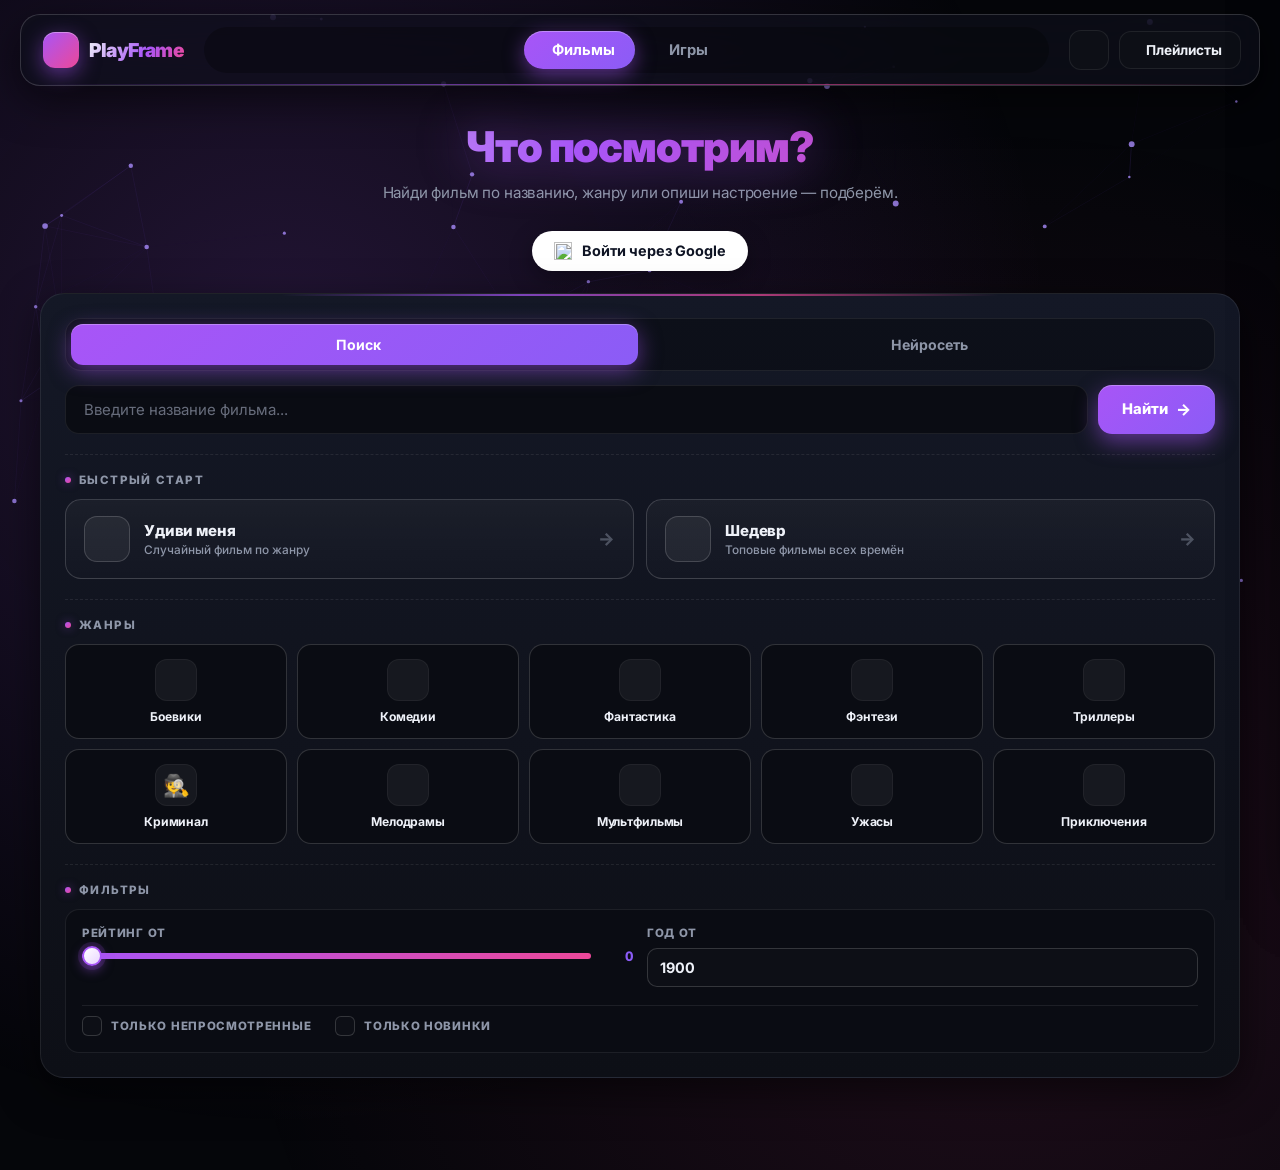
==== commit f5942a65: "Update" ====
--- a/index.html
+++ b/index.html
@@ -64,60 +64,79 @@
         <div id="tab-name" class="tab-content active">
           <div class="input-row">
             <input type="text" id="search-input" placeholder="Введите название фильма...">
-            <button id="search-btn">
-              <span>Найти</span><span class="btn-ico">→</span>
-            </button>
-          </div>
-          <div class="quick-actions">
-            <button id="random-btn" class="chip"><span class="chip-ico"></span> Удиви меня</button>
-            <button id="masterpiece-btn" class="chip gold"><span class="chip-ico"></span> Шедевр</button>
+            <button id="search-btn"><span>Найти</span><span class="btn-ico">→</span></button>
           </div>
         </div>
 
         <div id="tab-ai" class="tab-content">
           <div class="input-row">
             <input type="text" id="ai-input" placeholder="Опиши, что хочется: «грустное про океан», «как Марсианин»">
-            <button id="ai-button">
-              <span>Подобрать</span><span class="btn-ico">→</span>
-            </button>
+            <button id="ai-button"><span>Подобрать</span><span class="btn-ico">→</span></button>
           </div>
           <p id="ai-status" class="status"></p>
         </div>
 
-        <details class="dropdown">
-          <summary><span>🎛 Фильтры</span></summary>
-          <div class="dropdown-content">
-            <div class="filter-row">
+        <!-- Быстрый старт -->
+        <div class="panel-section">
+          <div class="section-title"><span class="st-dot"></span>Быстрый старт</div>
+          <div class="quick-grid">
+            <button id="random-btn" class="quick-card quick-random">
+              <span class="qc-mark"></span>
+              <div class="qc-body">
+                <div class="qc-title">Удиви меня</div>
+                <div class="qc-sub">Случайный фильм по жанру</div>
+              </div>
+              <span class="qc-arrow">→</span>
+            </button>
+            <button id="masterpiece-btn" class="quick-card quick-gold">
+              <span class="qc-mark"></span>
+              <div class="qc-body">
+                <div class="qc-title">Шедевр</div>
+                <div class="qc-sub">Топовые фильмы всех времён</div>
+              </div>
+              <span class="qc-arrow">→</span>
+            </button>
+          </div>
+        </div>
+
+        <!-- Жанры -->
+        <div class="panel-section">
+          <div class="section-title"><span class="st-dot"></span>Жанры</div>
+          <div class="mood-grid" id="moods">
+            <button data-mood="action"><span class="mg-ico"></span><span class="mg-lbl">Боевики</span></button>
+            <button data-mood="comedy"><span class="mg-ico"></span><span class="mg-lbl">Комедии</span></button>
+            <button data-mood="scifi"><span class="mg-ico"></span><span class="mg-lbl">Фантастика</span></button>
+            <button data-mood="fantasy"><span class="mg-ico"></span><span class="mg-lbl">Фэнтези</span></button>
+            <button data-mood="thriller"><span class="mg-ico"></span><span class="mg-lbl">Триллеры</span></button>
+            <button data-mood="crime"><span class="mg-ico">🕵️</span><span class="mg-lbl">Криминал</span></button>
+            <button data-mood="romance"><span class="mg-ico"></span><span class="mg-lbl">Мелодрамы</span></button>
+            <button data-mood="cartoon"><span class="mg-ico"></span><span class="mg-lbl">Мультфильмы</span></button>
+            <button data-mood="horror"><span class="mg-ico"></span><span class="mg-lbl">Ужасы</span></button>
+            <button data-mood="adventure"><span class="mg-ico"></span><span class="mg-lbl">Приключения</span></button>
+          </div>
+        </div>
+
+        <!-- Фильтры -->
+        <div class="panel-section">
+          <div class="section-title"><span class="st-dot"></span>Фильтры</div>
+          <div class="filters-panel">
+            <div class="filter-item">
               <label>Рейтинг от</label>
-              <input type="range" id="rating-filter" min="0" max="10" step="0.5" value="0">
-              <span id="rating-value">0</span>
-            </div>
-            <div class="filter-row">
+              <div class="filter-range">
+                <input type="range" id="rating-filter" min="0" max="10" step="0.5" value="0">
+                <span id="rating-value" class="ri-val">0</span>
+              </div>
+            </div>
+            <div class="filter-item">
               <label>Год от</label>
               <input type="number" id="year-filter" min="1900" max="2026" value="1900">
             </div>
-            <label class="check-row"><input type="checkbox" id="filter-unwatched"> Только непросмотренные</label>
-            <label class="check-row"><input type="checkbox" id="filter-new"> Только новинки</label>
-          </div>
-        </details>
-
-        <details class="dropdown">
-          <summary><span> Категории</span></summary>
-          <div class="dropdown-content">
-            <div class="moods" id="moods">
-              <button data-mood="action"><span class="mood-ico"></span> Боевики</button>
-              <button data-mood="comedy"><span class="mood-ico"></span> Комедии</button>
-              <button data-mood="scifi"><span class="mood-ico"></span> Фантастика</button>
-              <button data-mood="fantasy"><span class="mood-ico"></span> Фэнтези</button>
-              <button data-mood="thriller"><span class="mood-ico"></span> Триллеры</button>
-              <button data-mood="crime"><span class="mood-ico">🕵️</span> Криминал</button>
-              <button data-mood="romance"><span class="mood-ico"></span> Мелодрамы</button>
-              <button data-mood="cartoon"><span class="mood-ico"></span> Мультфильмы</button>
-              <button data-mood="horror"><span class="mood-ico"></span> Ужасы</button>
-              <button data-mood="adventure"><span class="mood-ico"></span> Приключения</button>
-            </div>
-          </div>
-        </details>
+            <div class="filter-item filter-checks">
+              <label class="check-row"><input type="checkbox" id="filter-unwatched"><span>Только непросмотренные</span></label>
+              <label class="check-row"><input type="checkbox" id="filter-new"><span>Только новинки</span></label>
+            </div>
+          </div>
+        </div>
       </div>
 
       <div class="type-switch" id="type-switch" style="display: none;">
@@ -150,85 +169,133 @@
         <div id="game-tab-name" class="game-tab-content tab-content active">
           <div class="input-row">
             <input type="text" id="game-search-input" placeholder="Поиск игры по названию или описанию...">
-            <button id="game-search-btn">
-              <span>Найти</span><span class="btn-ico">→</span>
-            </button>
-          </div>
-          <div class="quick-actions">
-            <button id="game-random-btn" class="chip"><span class="chip-ico"></span> Удиви меня</button>
-            <button id="game-popular-btn" class="chip gold"><span class="chip-ico"></span> Популярное</button>
+            <button id="game-search-btn"><span>Найти</span><span class="btn-ico">→</span></button>
           </div>
         </div>
 
         <div id="game-tab-ai" class="game-tab-content tab-content">
           <div class="input-row">
             <input type="text" id="game-ai-input" placeholder="Опиши, во что хочешь поиграть: расслабиться, как Dark Souls, с сюжетом...">
-            <button id="game-ai-btn">
-              <span>Подобрать</span><span class="btn-ico"></span>
-            </button>
+            <button id="game-ai-btn"><span>Подобрать</span><span class="btn-ico"></span></button>
           </div>
           <p id="game-ai-status" class="status"></p>
+
+          <div class="section-title" style="margin-top:16px;"><span class="st-dot"></span>Готовые подсказки</div>
           <div class="ai-hints">
-            <button class="ai-hint-chip" data-query="хочу расслабиться и отдохнуть"><span class="hi-ico"></span> Расслабиться</button>
-            <button class="ai-hint-chip" data-query="игра с глубоким сюжетом и выборами"><span class="hi-ico"></span> Сюжет</button>
-            <button class="ai-hint-chip" data-query="сложная игра с высокой сложностью как Dark Souls"><span class="hi-ico"></span> Хардкор</button>
-            <button class="ai-hint-chip" data-query="короткая игра на вечер до 5 часов"><span class="hi-ico"></span> На вечер</button>
-            <button class="ai-hint-chip" data-query="игра для компании с друзьями онлайн"><span class="hi-ico"></span> С друзьями</button>
-            <button class="ai-hint-chip" data-query="самая лучшая игра всех времен"><span class="hi-ico"></span> Шедевр</button>
-          </div>
-        </div>
-
-        <details class="dropdown" open>
-          <summary><span> Настроения</span></summary>
-          <div class="dropdown-content">
-            <div class="mood-chips" id="game-moods">
-              <button class="mood-chip active" data-mood="all"><span class="mood-ico"></span> Все</button>
-              <button class="mood-chip" data-mood="relax"><span class="mood-ico"></span> Расслабиться</button>
-              <button class="mood-chip" data-mood="action"><span class="mood-ico"></span> Экшен</button>
-              <button class="mood-chip" data-mood="story"><span class="mood-ico"></span> Сюжет</button>
-              <button class="mood-chip" data-mood="hardcore"><span class="mood-ico"></span> Хардкор</button>
-              <button class="mood-chip" data-mood="horror"><span class="mood-ico"></span> Хоррор</button>
-            </div>
-          </div>
-        </details>
-
-        <details class="dropdown">
-          <summary><span>🎛 Фильтры</span></summary>
-          <div class="dropdown-content">
-            <div class="games-filter-row">
-              <div class="filter-group">
-                <label> Цена</label>
-                <select id="game-price-filter" class="filter-select">
-                  <option value="all">Любая</option>
-                  <option value="free">Бесплатные</option>
-                  <option value="under10">До 10 $</option>
-                  <option value="10to20">10 – 20 $</option>
-                  <option value="over20">Дороже 20 $</option>
-                </select>
-              </div>
-              <div class="filter-group">
-                <label> Год</label>
-                <select id="game-year-filter" class="filter-select">
-                  <option value="all">Все годы</option>
-                  <option value="2020+">2020 и новее</option>
-                  <option value="2015_2019">2015 – 2019</option>
-                  <option value="2010_2014">2010 – 2014</option>
-                  <option value="2000_2009">2000 – 2009</option>
-                  <option value="before2000">До 2000</option>
-                </select>
-              </div>
-              <div class="filter-group">
-                <label> Сортировка</label>
-                <select id="game-sort-filter" class="filter-select">
-                  <option value="popular">Сначала популярные</option>
-                  <option value="metacritic">По Metacritic</option>
-                  <option value="price_asc">По цене ↑</option>
-                  <option value="year_desc">По году выхода</option>
-                </select>
-              </div>
-            </div>
-          </div>
-        </details>
+            <button class="ai-hint-chip" data-query="хочу расслабиться и отдохнуть">
+              <span class="hi-ico"></span>
+              <div class="hi-body">
+                <div class="hi-title">Расслабиться</div>
+                <div class="hi-sub">casual · chill</div>
+              </div>
+            </button>
+            <button class="ai-hint-chip" data-query="игра с глубоким сюжетом и выборами">
+              <span class="hi-ico"></span>
+              <div class="hi-body">
+                <div class="hi-title">Глубокий сюжет</div>
+                <div class="hi-sub">narrative · choice</div>
+              </div>
+            </button>
+            <button class="ai-hint-chip" data-query="сложная игра с высокой сложностью как Dark Souls">
+              <span class="hi-ico"></span>
+              <div class="hi-body">
+                <div class="hi-title">Хардкор</div>
+                <div class="hi-sub">souls-like · challenge</div>
+              </div>
+            </button>
+            <button class="ai-hint-chip" data-query="короткая игра на вечер до 5 часов">
+              <span class="hi-ico"></span>
+              <div class="hi-body">
+                <div class="hi-title">На вечер</div>
+                <div class="hi-sub">short · до 5 часов</div>
+              </div>
+            </button>
+            <button class="ai-hint-chip" data-query="игра для компании с друзьями онлайн">
+              <span class="hi-ico"></span>
+              <div class="hi-body">
+                <div class="hi-title">С друзьями</div>
+                <div class="hi-sub">co-op · multiplayer</div>
+              </div>
+            </button>
+            <button class="ai-hint-chip" data-query="самая лучшая игра всех времен">
+              <span class="hi-ico"></span>
+              <div class="hi-body">
+                <div class="hi-title">Шедевр</div>
+                <div class="hi-sub">top-rated · classic</div>
+              </div>
+            </button>
+          </div>
+        </div>
+
+        <div class="panel-section">
+          <div class="section-title"><span class="st-dot"></span>Быстрый старт</div>
+          <div class="quick-grid">
+            <button id="game-random-btn" class="quick-card quick-random">
+              <span class="qc-mark"></span>
+              <div class="qc-body">
+                <div class="qc-title">Удиви меня</div>
+                <div class="qc-sub">Случайное настроение</div>
+              </div>
+              <span class="qc-arrow">→</span>
+            </button>
+            <button id="game-popular-btn" class="quick-card quick-fire">
+              <span class="qc-mark"></span>
+              <div class="qc-body">
+                <div class="qc-title">Популярное</div>
+                <div class="qc-sub">Топ по отзывам</div>
+              </div>
+              <span class="qc-arrow">→</span>
+            </button>
+          </div>
+        </div>
+
+        <div class="panel-section">
+          <div class="section-title"><span class="st-dot"></span>Настроение</div>
+          <div class="mood-chips" id="game-moods">
+            <button class="mood-chip active" data-mood="all"><span class="mc-ico"></span><span class="mc-lbl">Все</span></button>
+            <button class="mood-chip" data-mood="relax"><span class="mc-ico"></span><span class="mc-lbl">Расслабиться</span></button>
+            <button class="mood-chip" data-mood="action"><span class="mc-ico"></span><span class="mc-lbl">Экшен</span></button>
+            <button class="mood-chip" data-mood="story"><span class="mc-ico"></span><span class="mc-lbl">Сюжет</span></button>
+            <button class="mood-chip" data-mood="hardcore"><span class="mc-ico"></span><span class="mc-lbl">Хардкор</span></button>
+            <button class="mood-chip" data-mood="horror"><span class="mc-ico"></span><span class="mc-lbl">Хоррор</span></button>
+          </div>
+        </div>
+
+        <div class="panel-section">
+          <div class="section-title"><span class="st-dot"></span>Фильтры</div>
+          <div class="filters-panel filters-games">
+            <div class="filter-item">
+              <label> Цена</label>
+              <select id="game-price-filter" class="filter-select">
+                <option value="all">Любая</option>
+                <option value="free">Бесплатные</option>
+                <option value="under10">До 10 $</option>
+                <option value="10to20">10 – 20 $</option>
+                <option value="over20">Дороже 20 $</option>
+              </select>
+            </div>
+            <div class="filter-item">
+              <label> Год</label>
+              <select id="game-year-filter" class="filter-select">
+                <option value="all">Все годы</option>
+                <option value="2020+">2020 и новее</option>
+                <option value="2015_2019">2015 – 2019</option>
+                <option value="2010_2014">2010 – 2014</option>
+                <option value="2000_2009">2000 – 2009</option>
+                <option value="before2000">До 2000</option>
+              </select>
+            </div>
+            <div class="filter-item">
+              <label> Сортировка</label>
+              <select id="game-sort-filter" class="filter-select">
+                <option value="popular">Сначала популярные</option>
+                <option value="metacritic">По Metacritic</option>
+                <option value="price_asc">По цене ↑</option>
+                <option value="year_desc">По году выхода</option>
+              </select>
+            </div>
+          </div>
+        </div>
       </div>
 
       <div id="game-loader" class="results-info">Загрузка базы игр...</div>
--- a/style.css
+++ b/style.css
@@ -1,6 +1,5 @@
 /* ============================================================  
-   PlayFrame — Neon Glass UI  
-   Полный редизайн: floating topbar, iOS-табы, crystal-карточки  
+   PlayFrame — Neon Glass UI v5 (dashboard layout)  
    ============================================================ */
 
 :root {
@@ -51,7 +50,6 @@
   letter-spacing: -0.011em;
 }
 
-/* ============================= ФОН ============================= */
 .bg-glow {
   position: fixed; top: -30%; left: 50%; transform: translateX(-50%);
   width: 140vw; height: 140vw;
@@ -67,7 +65,6 @@
 }
 #bg-canvas { position: fixed; inset: 0; width: 100%; height: 100%; z-index: -1; pointer-events: none; }
 
-/* ============================= СТЕКЛО ============================= */
 .glass-panel {
   background: var(--glass);
   backdrop-filter: blur(22px) saturate(160%);
@@ -76,7 +73,7 @@
   box-shadow: var(--shadow);
 }
 
-/* ============================= TOPBAR ============================= */
+/* ============ TOPBAR ============ */
 .top-bar {
   position: sticky; top: 14px; z-index: 100;
   margin: 14px auto 0; max-width: 1240px; width: calc(100% - 28px);
@@ -87,12 +84,9 @@
 }
 .top-bar::after {
   content: ''; position: absolute; left: 18px; right: 18px; bottom: 0;
-  height: 1px;
-  background: linear-gradient(90deg, transparent, var(--accent), var(--accent-2), transparent);
-  opacity: 0.55;
-  border-radius: 2px;
-}
-
+  height: 1px; background: linear-gradient(90deg, transparent, var(--accent), var(--accent-2), transparent);
+  opacity: 0.55; border-radius: 2px;
+}
 .logo {
   display: flex; align-items: center; gap: 10px;
   font-size: 1.2rem; font-weight: 900; letter-spacing: -0.8px;
@@ -103,9 +97,7 @@
   background: linear-gradient(135deg, var(--accent), var(--accent-2));
   display: flex; align-items: center; justify-content: center;
   font-size: 1.05rem;
-  box-shadow:
-    0 6px 20px var(--accent-glow),
-    inset 0 1px 0 rgba(255,255,255,0.35);
+  box-shadow: 0 6px 20px var(--accent-glow), inset 0 1px 0 rgba(255,255,255,0.35);
 }
 .logo-text {
   background: linear-gradient(120deg, var(--text) 0%, var(--accent) 60%, var(--accent-2) 100%);
@@ -113,14 +105,10 @@
   background-clip: text;
 }
 
-/* Основная навигация — pill-кнопки с иконкой */
 .main-nav {
   display: flex; gap: 6px; flex: 1; justify-content: center; flex-wrap: wrap;
-  padding: 4px;
-  background: rgba(0, 0, 0, 0.28);
-  border-radius: 999px;
-  width: fit-content;
-  margin: 0 auto;
+  padding: 4px; background: rgba(0,0,0,0.28);
+  border-radius: 999px; width: fit-content; margin: 0 auto;
 }
 body.light .main-nav { background: rgba(15, 20, 36, 0.06); }
 .nav-link {
@@ -130,7 +118,6 @@
   color: var(--text-muted);
   font-family: 'Inter', sans-serif; font-size: 0.92rem; font-weight: 700;
   transition: all 0.3s cubic-bezier(0.2, 0.8, 0.2, 1);
-  position: relative;
 }
 .nav-ico { font-size: 1.05rem; transition: transform 0.35s ease; }
 .nav-link:hover { color: var(--text); }
@@ -138,50 +125,39 @@
 .nav-link.active {
   color: #ffffff;
   background: linear-gradient(135deg, var(--accent), var(--accent-hover));
-  box-shadow:
-    0 6px 20px var(--accent-glow),
-    inset 0 1px 0 rgba(255,255,255,0.3);
-}
-.nav-link.active .nav-ico { transform: scale(1.15); }
-
-/* Правая часть — иконки/кнопки */
+  box-shadow: 0 6px 20px var(--accent-glow), inset 0 1px 0 rgba(255,255,255,0.3);
+}
+
 .actions { display: flex; gap: 10px; align-items: center; }
-
 .btn-icon {
   width: 40px; height: 40px; border-radius: 12px;
-  background: var(--bg-card);
-  border: 1px solid var(--border);
-  color: var(--text);
-  cursor: pointer; display: flex; align-items: center; justify-content: center;
-  font-size: 1.05rem;
-  transition: all 0.28s ease;
+  background: var(--bg-card); border: 1px solid var(--border);
+  color: var(--text); cursor: pointer;
+  display: flex; align-items: center; justify-content: center;
+  font-size: 1.05rem; transition: all 0.28s ease;
   font-family: 'Inter', sans-serif;
 }
 .btn-icon:hover {
-  border-color: var(--accent);
-  color: var(--accent-hover);
+  border-color: var(--accent); color: var(--accent-hover);
   transform: translateY(-2px) rotate(-6deg);
   box-shadow: 0 8px 22px var(--accent-glow);
 }
 .btn-text {
   display: inline-flex; align-items: center; gap: 8px;
   padding: 10px 18px; border-radius: 12px;
-  background: var(--bg-card);
-  border: 1px solid var(--border);
-  color: var(--text);
-  cursor: pointer;
+  background: var(--bg-card); border: 1px solid var(--border);
+  color: var(--text); cursor: pointer;
   font-weight: 700; font-size: 0.85rem;
   font-family: 'Inter', sans-serif;
   transition: all 0.28s ease;
 }
 .btn-text .pl-ico { font-size: 1rem; }
 .btn-text:hover {
-  border-color: var(--accent);
-  transform: translateY(-1px);
+  border-color: var(--accent); transform: translateY(-1px);
   box-shadow: 0 8px 20px var(--accent-glow);
 }
 
-/* ============================= КОНТЕЙНЕР ============================= */
+/* ============ CONTAINER / SECTIONS ============ */
 .container { max-width: 1240px; margin: 0 auto; padding: 28px 20px; }
 .main-section { display: none; }
 .main-section.active { display: block; animation: fadeUp 0.45s cubic-bezier(0.2,0.8,0.2,1); }
@@ -190,7 +166,6 @@
   to   { opacity: 1; transform: translateY(0); }
 }
 
-/* ============================= HERO ============================= */
 .hero-block { text-align: center; margin-bottom: 26px; padding-top: 10px; }
 .hero-title {
   font-size: clamp(1.9rem, 4vw, 2.65rem);
@@ -211,11 +186,10 @@
   max-width: 580px; margin: 0 auto;
 }
 
-/* ============================= AUTH ============================= */
+/* ============ AUTH ============ */
 .auth-block { text-align: center; margin-bottom: 22px; }
 .google-btn {
-  background: #ffffff; color: #0f1424;
-  border: none; cursor: pointer;
+  background: #ffffff; color: #0f1424; border: none; cursor: pointer;
   padding: 11px 22px; border-radius: 999px;
   display: inline-flex; align-items: center; gap: 10px;
   font-family: 'Inter', sans-serif; font-weight: 700; font-size: 0.9rem;
@@ -232,17 +206,14 @@
 .user-info button {
   background: transparent; border: none; cursor: pointer;
   color: var(--text-muted); font-family: 'Inter', sans-serif; font-size: 0.8rem;
-  transition: color 0.2s;
 }
 .user-info button:hover { color: var(--accent-hover); }
 
-/* ============================= CONTROL PANEL ============================= */
+/* ============ CONTROL PANEL ============ */
 .control-panel {
   background: linear-gradient(180deg, var(--bg-card-hi) 0%, var(--bg-card) 100%);
   border: 1px solid var(--border);
-  border-radius: 24px;
-  padding: 22px;
-  margin-bottom: 24px;
+  border-radius: 24px; padding: 24px; margin-bottom: 24px;
   box-shadow: var(--shadow);
   position: relative; overflow: hidden;
 }
@@ -252,24 +223,47 @@
   opacity: 0.7;
 }
 
-/* ============================= TABS (iOS segmented) ============================= */
+/* Секции внутри панели */
+.panel-section {
+  margin-top: 20px;
+  padding-top: 18px;
+  border-top: 1px dashed var(--border);
+}
+.panel-section:first-of-type {
+  margin-top: 4px;
+  padding-top: 0;
+  border-top: none;
+}
+.section-title {
+  display: flex; align-items: center; gap: 8px;
+  font-family: 'Inter', sans-serif; font-weight: 800; font-size: 0.72rem;
+  letter-spacing: 0.12em; text-transform: uppercase;
+  color: var(--text-muted);
+  margin-bottom: 12px;
+}
+.st-dot {
+  width: 6px; height: 6px;
+  border-radius: 50%;
+  background: linear-gradient(135deg, var(--accent), var(--accent-2));
+  box-shadow: 0 0 10px var(--accent-glow);
+}
+
+/* ============ TABS ============ */
 .tabs {
   display: flex; background: rgba(0,0,0,0.32);
   border-radius: 16px; padding: 5px; gap: 4px;
   border: 1px solid var(--border);
-  margin-bottom: 16px;
+  margin-bottom: 14px;
   position: relative;
 }
 body.light .tabs { background: rgba(15,20,36,0.06); }
 .tab-btn {
   flex: 1; cursor: pointer;
   padding: 12px 14px; border-radius: 12px; border: none;
-  background: transparent;
-  color: var(--text-muted);
+  background: transparent; color: var(--text-muted);
   display: flex; align-items: center; justify-content: center; gap: 8px;
   font-family: 'Inter', sans-serif; font-weight: 700; font-size: 0.88rem;
   transition: all 0.32s cubic-bezier(0.2, 0.8, 0.2, 1);
-  position: relative; overflow: hidden;
 }
 .tab-ico { font-size: 1.05rem; transition: transform 0.35s ease; }
 .tab-btn:hover { color: var(--text); }
@@ -277,212 +271,436 @@
 .tab-btn.active {
   color: #ffffff;
   background: linear-gradient(135deg, var(--accent), var(--accent-hover));
-  box-shadow:
-    0 6px 22px var(--accent-glow),
-    inset 0 1px 0 rgba(255,255,255,0.28);
+  box-shadow: 0 6px 22px var(--accent-glow), inset 0 1px 0 rgba(255,255,255,0.28);
 }
 .tab-btn.active .tab-ico { transform: scale(1.15); }
-
 .tab-content { display: none; }
 .tab-content.active { display: block; animation: fadeUp 0.3s ease; }
 
-/* ============================= INPUT + BUTTON ============================= */
-.input-row { display: flex; gap: 10px; margin-bottom: 12px; }
+/* ============ INPUT ROW ============ */
+.input-row { display: flex; gap: 10px; margin-bottom: 4px; }
 .input-row input {
-  flex: 1;
-  padding: 14px 18px;
-  border-radius: 14px;
-  border: 1px solid var(--border);
-  background: var(--bg-input);
-  color: var(--text);
-  outline: none;
-  font-family: 'Inter', sans-serif;
-  font-size: 0.94rem;
+  flex: 1; padding: 14px 18px; border-radius: 14px;
+  border: 1px solid var(--border); background: var(--bg-input);
+  color: var(--text); outline: none;
+  font-family: 'Inter', sans-serif; font-size: 0.94rem;
   transition: all 0.28s ease;
 }
-.input-row input::placeholder { color: rgba(142, 150, 168, 0.7); }
+.input-row input::placeholder { color: rgba(142,150,168,0.7); }
 .input-row input:hover { border-color: var(--border-hi); }
 .input-row input:focus {
   border-color: var(--accent);
   box-shadow: 0 0 0 3px var(--accent-soft), 0 0 26px var(--accent-glow);
   background: linear-gradient(180deg, var(--bg-input), var(--bg-card));
 }
-
 .input-row button {
   display: inline-flex; align-items: center; gap: 8px;
-  padding: 0 24px;
-  border-radius: 14px; border: none;
+  padding: 0 24px; border-radius: 14px; border: none;
   background: linear-gradient(135deg, var(--accent), var(--accent-hover));
   color: #ffffff;
   font-family: 'Inter', sans-serif; font-weight: 800; font-size: 0.92rem;
-  cursor: pointer;
-  box-shadow:
-    0 8px 22px var(--accent-glow),
-    inset 0 1px 0 rgba(255,255,255,0.28);
+  cursor: pointer; white-space: nowrap;
+  box-shadow: 0 8px 22px var(--accent-glow), inset 0 1px 0 rgba(255,255,255,0.28);
   transition: all 0.28s cubic-bezier(0.2, 0.8, 0.2, 1);
-  position: relative; overflow: hidden;
-  white-space: nowrap;
-}
-.input-row button .btn-ico {
-  font-size: 1rem;
-  transition: transform 0.35s cubic-bezier(0.2, 0.8, 0.2, 1);
-}
+}
+.input-row button .btn-ico { font-size: 1rem; transition: transform 0.35s; }
 .input-row button:hover {
   transform: translateY(-2px);
-  box-shadow:
-    0 12px 30px var(--accent-glow),
-    0 0 44px var(--accent-glow),
-    inset 0 1px 0 rgba(255,255,255,0.42);
+  box-shadow: 0 12px 30px var(--accent-glow), 0 0 44px var(--accent-glow), inset 0 1px 0 rgba(255,255,255,0.42);
 }
 .input-row button:hover .btn-ico { transform: translateX(3px); }
-.input-row button:active { transform: translateY(0); }
 .input-row button:disabled {
   opacity: 0.55; cursor: progress; transform: none; box-shadow: none;
   animation: btnPulse 1.2s ease-in-out infinite;
 }
 @keyframes btnPulse { 0%,100% { opacity: 0.55; } 50% { opacity: 0.9; } }
-
-/* Специальная кнопка "Подобрать" у игр — оранжево-розовый градиент */
 #game-ai-btn {
-  background: linear-gradient(135deg, #f59e0b, #ec4899) !important;
-  box-shadow:
-    0 8px 24px rgba(236,72,153,0.45),
-    inset 0 1px 0 rgba(255,255,255,0.32) !important;
+  background: linear-gradient(135deg, #f59e0b, #ec4899);
+  box-shadow: 0 8px 24px rgba(236,72,153,0.45), inset 0 1px 0 rgba(255,255,255,0.32);
 }
 #game-ai-btn:hover {
-  box-shadow:
-    0 12px 34px rgba(236,72,153,0.55),
-    0 0 44px rgba(245,158,11,0.35),
-    inset 0 1px 0 rgba(255,255,255,0.5) !important;
-}
-
-/* ============================= QUICK CHIPS ============================= */
-.quick-actions {
-  display: flex; gap: 10px; justify-content: center; flex-wrap: wrap;
-}
-.chip {
-  display: inline-flex; align-items: center; gap: 8px;
-  padding: 10px 18px; border-radius: 999px;
-  border: 1px solid var(--border-hi);
-  background: linear-gradient(180deg, rgba(255,255,255,0.05), rgba(255,255,255,0.01));
-  color: var(--text);
-  cursor: pointer;
-  font-family: 'Inter', sans-serif; font-weight: 700; font-size: 0.82rem;
-  transition: all 0.28s cubic-bezier(0.2, 0.8, 0.2, 1);
-  position: relative; overflow: hidden;
-}
-.chip-ico { font-size: 1rem; transition: transform 0.35s ease; }
-.chip::before {
-  content: ''; position: absolute; inset: 0;
-  background: linear-gradient(120deg, transparent 0%, rgba(255,255,255,0.22) 50%, transparent 100%);
-  transform: translateX(-120%);
-  transition: transform 0.65s ease; pointer-events: none;
-}
-.chip:hover {
-  border-color: var(--accent);
-  color: var(--accent-hover);
-  transform: translateY(-2px);
-  box-shadow: 0 8px 20px var(--accent-soft);
-}
-.chip:hover .chip-ico { transform: scale(1.18) rotate(-8deg); }
-.chip:hover::before { transform: translateX(120%); }
-.chip.gold {
-  background: linear-gradient(135deg, #f59e0b, #d97706);
-  color: #0a0c13;
-  border-color: transparent;
-  box-shadow: 0 6px 18px rgba(245,158,11,0.36);
-}
-.chip.gold:hover {
-  color: #0a0c13;
-  box-shadow: 0 12px 28px rgba(245,158,11,0.5);
-}
-
-/* ============================= STATUS ============================= */
+  box-shadow: 0 12px 34px rgba(236,72,153,0.55), 0 0 44px rgba(245,158,11,0.35), inset 0 1px 0 rgba(255,255,255,0.5);
+}
+
 .status {
   font-size: 0.83rem; color: var(--text-muted);
   text-align: center; margin-top: 10px; min-height: 1.2em; font-weight: 500;
 }
 
-/* ============================= DROPDOWN ============================= */
-.dropdown {
-  background: linear-gradient(180deg, var(--bg-card) 0%, var(--bg-input) 100%);
-  border: 1px solid var(--border);
+/* ============ QUICK GRID (2 большие карточки) ============ */
+.quick-grid {
+  display: grid;
+  grid-template-columns: 1fr 1fr;
+  gap: 12px;
+}
+.quick-card {
+  display: flex; align-items: center; gap: 14px;
+  padding: 16px 18px;
   border-radius: 16px;
-  margin-top: 12px;
-  overflow: hidden;
-  transition: border-color 0.25s;
-}
-.dropdown[open] { border-color: var(--border-hi); }
-.dropdown summary {
-  padding: 14px 18px; cursor: pointer; list-style: none;
-  display: flex; justify-content: space-between; align-items: center;
-  font-family: 'Inter', sans-serif; font-weight: 700; font-size: 0.88rem;
+  border: 1px solid var(--border-hi);
+  background: linear-gradient(180deg, rgba(255,255,255,0.04), rgba(255,255,255,0.01));
   color: var(--text);
-  transition: background 0.25s;
-}
-.dropdown summary::-webkit-details-marker { display: none; }
-.dropdown summary:hover { background: rgba(255,255,255,0.03); }
-.dropdown summary::after {
-  content: '▼'; font-size: 0.62rem; opacity: 0.65;
-  transition: transform 0.35s ease;
-  color: var(--accent-hover);
-}
-.dropdown[open] summary::after { transform: rotate(180deg); }
-.dropdown-content { padding: 14px 18px; border-top: 1px solid var(--border); }
-
-/* ============================= FILTER ROW ============================= */
-.filter-row {
-  display: flex; justify-content: space-between; align-items: center;
-  gap: 12px; margin-bottom: 10px; font-size: 0.86rem;
-}
-.filter-row input[type="number"] {
-  width: 84px; padding: 8px 10px; border-radius: 10px;
-  border: 1px solid var(--border); background: var(--bg-input);
-  color: var(--text); font-family: 'Inter', sans-serif;
-  transition: border-color 0.2s;
-}
-.filter-row input[type="number"]:focus { outline: none; border-color: var(--accent); }
-.filter-row input[type="range"] { flex: 1; accent-color: var(--accent); }
-.check-row {
-  display: flex; align-items: center; gap: 9px;
-  font-size: 0.86rem; cursor: pointer; margin-top: 10px; color: var(--text);
-}
-.check-row input { accent-color: var(--accent); width: 16px; height: 16px; }
-
-/* ============================= MOODS (фильмы) ============================= */
-.moods {
-  display: grid; grid-template-columns: 1fr 1fr;
-  gap: 8px; max-height: 260px; overflow-y: auto; padding-right: 4px;
-}
-.moods button {
+  cursor: pointer;
+  text-align: left;
+  font-family: 'Inter', sans-serif;
+  transition: all 0.32s cubic-bezier(0.2, 0.8, 0.2, 1);
+  position: relative; overflow: hidden;
+}
+.qc-mark {
+  width: 46px; height: 46px; border-radius: 13px;
+  display: flex; align-items: center; justify-content: center;
+  font-size: 1.5rem; flex-shrink: 0;
+  background: rgba(255,255,255,0.06);
+  border: 1px solid var(--border-hi);
+  transition: all 0.35s ease;
+}
+.qc-body { flex: 1; min-width: 0; }
+.qc-title {
+  font-weight: 800; font-size: 0.94rem; letter-spacing: -0.01em;
+  color: var(--text);
+}
+.qc-sub {
+  font-size: 0.74rem; color: var(--text-muted); margin-top: 3px;
+  font-weight: 500;
+  white-space: nowrap; overflow: hidden; text-overflow: ellipsis;
+}
+.qc-arrow {
+  color: var(--text-muted); opacity: 0.45;
+  font-size: 1.1rem; font-weight: 800;
+  transition: all 0.35s cubic-bezier(0.2, 0.8, 0.2, 1);
+}
+.quick-card:hover { transform: translateY(-3px); }
+.quick-card:hover .qc-arrow { transform: translateX(4px); opacity: 1; }
+
+.quick-random:hover {
+  border-color: #a855f7;
+  box-shadow: 0 14px 30px rgba(168,85,247,0.28), 0 0 40px rgba(168,85,247,0.15);
+}
+.quick-random:hover .qc-mark {
+  background: linear-gradient(135deg, #a855f7, #6366f1);
+  border-color: transparent;
+  transform: rotate(-8deg) scale(1.06);
+  box-shadow: 0 6px 18px rgba(168,85,247,0.45);
+}
+.quick-random:hover .qc-arrow { color: #a855f7; }
+
+.quick-gold:hover {
+  border-color: #fbbf24;
+  box-shadow: 0 14px 30px rgba(245,158,11,0.28), 0 0 40px rgba(245,158,11,0.15);
+}
+.quick-gold:hover .qc-mark {
+  background: linear-gradient(135deg, #fbbf24, #f59e0b);
+  border-color: transparent;
+  transform: rotate(6deg) scale(1.06);
+  box-shadow: 0 6px 18px rgba(245,158,11,0.45);
+}
+.quick-gold:hover .qc-arrow { color: #fbbf24; }
+
+.quick-fire:hover {
+  border-color: #ef4444;
+  box-shadow: 0 14px 30px rgba(239,68,68,0.28), 0 0 40px rgba(239,68,68,0.15);
+}
+.quick-fire:hover .qc-mark {
+  background: linear-gradient(135deg, #f97316, #ef4444);
+  border-color: transparent;
+  transform: rotate(-6deg) scale(1.06);
+  box-shadow: 0 6px 18px rgba(239,68,68,0.45);
+}
+.quick-fire:hover .qc-arrow { color: #ef4444; }
+
+/* ============ MOOD GRID (жанры) ============ */
+.mood-grid {
+  display: grid;
+  grid-template-columns: repeat(5, 1fr);
+  gap: 10px;
+}
+.mood-grid button {
+  display: flex; flex-direction: column; align-items: center; gap: 8px;
+  padding: 14px 8px;
+  border-radius: 14px;
+  border: 1px solid var(--border-hi);
+  background: var(--bg-input);
+  color: var(--text);
+  cursor: pointer;
+  font-family: 'Inter', sans-serif; font-weight: 700; font-size: 0.78rem;
+  text-align: center;
+  letter-spacing: -0.01em;
+  transition: all 0.3s cubic-bezier(0.2, 0.8, 0.2, 1);
+  position: relative; overflow: hidden;
+}
+.mg-ico {
+  width: 42px; height: 42px;
+  display: flex; align-items: center; justify-content: center;
+  font-size: 1.35rem;
+  border-radius: 12px;
+  background: rgba(255,255,255,0.05);
+  border: 1px solid rgba(255,255,255,0.05);
+  transition: all 0.35s cubic-bezier(0.2, 0.8, 0.2, 1);
+}
+.mg-lbl {
+  font-size: 0.76rem; font-weight: 700;
+  line-height: 1.25;
+  max-width: 100%;
+  overflow: hidden; text-overflow: ellipsis; white-space: nowrap;
+}
+.mood-grid button:hover {
+  border-color: var(--accent);
+  transform: translateY(-3px);
+  box-shadow: 0 10px 22px var(--accent-soft);
+}
+.mood-grid button:hover .mg-ico {
+  background: linear-gradient(135deg, var(--accent), var(--accent-hover));
+  border-color: transparent;
+  transform: scale(1.08) rotate(-6deg);
+}
+.mood-grid button.active {
+  background: linear-gradient(135deg, var(--accent), var(--accent-hover));
+  color: #ffffff; border-color: transparent;
+  box-shadow: 0 10px 26px var(--accent-glow), inset 0 1px 0 rgba(255,255,255,0.28);
+}
+.mood-grid button.active .mg-ico {
+  background: rgba(255,255,255,0.24);
+  border-color: rgba(255,255,255,0.35);
+}
+
+/* ============ MOOD CHIPS (игры — большие иконки сверху) ============ */
+.mood-chips {
+  display: grid;
+  grid-template-columns: repeat(6, 1fr);
+  gap: 8px;
+}
+.mood-chip {
+  display: flex; flex-direction: column; align-items: center; gap: 6px;
+  padding: 14px 8px;
+  border-radius: 14px;
+  border: 1px solid var(--border-hi);
+  background: var(--bg-input);
+  color: var(--text);
+  cursor: pointer;
+  font-family: 'Inter', sans-serif; font-weight: 700; font-size: 0.76rem;
+  text-align: center;
+  transition: all 0.3s cubic-bezier(0.2, 0.8, 0.2, 1);
+}
+.mc-ico {
+  width: 38px; height: 38px;
+  display: flex; align-items: center; justify-content: center;
+  font-size: 1.25rem;
+  border-radius: 11px;
+  background: rgba(255,255,255,0.05);
+  border: 1px solid rgba(255,255,255,0.05);
+  transition: all 0.35s cubic-bezier(0.2, 0.8, 0.2, 1);
+}
+.mc-lbl {
+  font-weight: 700; line-height: 1.2;
+  overflow: hidden; text-overflow: ellipsis; white-space: nowrap;
+  max-width: 100%;
+}
+.mood-chip:hover {
+  border-color: var(--accent);
+  transform: translateY(-3px);
+  box-shadow: 0 10px 22px var(--accent-soft);
+}
+.mood-chip:hover .mc-ico {
+  background: linear-gradient(135deg, var(--accent), var(--accent-hover));
+  border-color: transparent;
+  transform: scale(1.08) rotate(-6deg);
+}
+.mood-chip.active {
+  background: linear-gradient(135deg, var(--accent), var(--accent-hover));
+  color: #ffffff; border-color: transparent;
+  box-shadow: 0 10px 26px var(--accent-glow), inset 0 1px 0 rgba(255,255,255,0.28);
+}
+.mood-chip.active .mc-ico {
+  background: rgba(255,255,255,0.24);
+  border-color: rgba(255,255,255,0.35);
+}
+
+/* ============ AI HINTS ============ */
+.ai-hints {
+  display: grid;
+  grid-template-columns: repeat(3, 1fr);
+  gap: 8px;
+}
+.ai-hint-chip {
   display: flex; align-items: center; gap: 10px;
-  padding: 11px 13px;
+  padding: 12px 14px;
   border-radius: 12px;
   border: 1px solid var(--border-hi);
-  background: linear-gradient(180deg, rgba(255,255,255,0.05), rgba(255,255,255,0.01));
+  background: var(--bg-input);
   color: var(--text);
   cursor: pointer;
-  font-family: 'Inter', sans-serif; font-weight: 600; font-size: 0.82rem;
+  font-family: 'Inter', sans-serif;
   text-align: left;
-  transition: all 0.28s cubic-bezier(0.2, 0.8, 0.2, 1);
-}
-.mood-ico { font-size: 1rem; transition: transform 0.35s ease; }
-.moods button:hover {
+  transition: all 0.3s cubic-bezier(0.2, 0.8, 0.2, 1);
+}
+.hi-ico {
+  width: 36px; height: 36px;
+  display: flex; align-items: center; justify-content: center;
+  font-size: 1.2rem; flex-shrink: 0;
+  border-radius: 10px;
+  background: rgba(245,158,11,0.1);
+  border: 1px solid rgba(245,158,11,0.2);
+  transition: all 0.35s ease;
+}
+.hi-body { flex: 1; min-width: 0; }
+.hi-title {
+  font-weight: 800; font-size: 0.82rem; color: var(--text);
+  overflow: hidden; text-overflow: ellipsis; white-space: nowrap;
+}
+.hi-sub {
+  font-size: 0.7rem; color: var(--text-muted); margin-top: 2px;
+  font-weight: 500;
+  overflow: hidden; text-overflow: ellipsis; white-space: nowrap;
+}
+.ai-hint-chip:hover {
+  border-color: #f59e0b;
+  transform: translateY(-2px);
+  box-shadow: 0 10px 22px rgba(245,158,11,0.2);
+}
+.ai-hint-chip:hover .hi-ico {
+  background: linear-gradient(135deg, #f59e0b, #ec4899);
+  border-color: transparent;
+  transform: scale(1.08) rotate(-6deg);
+}
+
+/* ============ FILTERS PANEL ============ */
+.filters-panel {
+  display: grid;
+  grid-template-columns: 1fr 1fr;
+  gap: 14px;
+  padding: 16px;
+  border-radius: 14px;
+  background: var(--bg-input);
+  border: 1px solid var(--border);
+}
+.filter-item {
+  display: flex; flex-direction: column; gap: 8px;
+  min-width: 0;
+}
+.filter-item > label {
+  font-family: 'Inter', sans-serif; font-weight: 800; font-size: 0.72rem;
+  letter-spacing: 0.06em; text-transform: uppercase;
+  color: var(--text-muted);
+}
+.filter-range {
+  display: flex; align-items: center; gap: 12px;
+}
+.ri-val {
+  font-family: 'Inter', sans-serif; font-weight: 800; font-size: 0.82rem;
+  min-width: 30px; text-align: right;
+  color: var(--accent-hover);
+  font-variant-numeric: tabular-nums;
+}
+.filters-panel input[type="number"] {
+  width: 100%; padding: 10px 12px; border-radius: 10px;
+  border: 1px solid var(--border-hi);
+  background: var(--bg-card);
+  color: var(--text);
+  font-family: 'Inter', sans-serif; font-weight: 700;
+  font-size: 0.9rem;
+  transition: border-color 0.2s, box-shadow 0.2s;
+}
+.filters-panel input[type="number"]:focus {
+  outline: none; border-color: var(--accent);
+  box-shadow: 0 0 0 3px var(--accent-soft);
+}
+.filters-panel input[type="range"] {
+  flex: 1;
+  -webkit-appearance: none; appearance: none;
+  height: 6px; border-radius: 999px;
+  background: linear-gradient(90deg, var(--accent), var(--accent-2));
+  background-color: rgba(255,255,255,0.1);
+  background-repeat: no-repeat;
+  outline: none; cursor: pointer;
+}
+.filters-panel input[type="range"]::-webkit-slider-thumb {
+  -webkit-appearance: none; appearance: none;
+  width: 20px; height: 20px; border-radius: 50%;
+  background: linear-gradient(135deg, #ffffff, #e9d5ff);
+  border: 2px solid var(--accent);
+  box-shadow: 0 4px 12px var(--accent-glow), 0 0 0 4px rgba(168,85,247,0.15);
+  cursor: pointer; transition: all 0.2s ease;
+}
+.filters-panel input[type="range"]::-webkit-slider-thumb:hover {
+  transform: scale(1.15);
+}
+.filters-panel input[type="range"]::-moz-range-thumb {
+  width: 20px; height: 20px; border-radius: 50%;
+  background: linear-gradient(135deg, #ffffff, #e9d5ff);
+  border: 2px solid var(--accent);
+  cursor: pointer;
+}
+.filter-checks {
+  grid-column: 1 / -1;
+  flex-direction: row;
+  flex-wrap: wrap;
+  align-items: center;
+  gap: 20px 24px;
+  padding-top: 10px;
+  border-top: 1px solid var(--border);
+  margin-top: 4px;
+}
+.check-row {
+  display: inline-flex; align-items: center; gap: 9px;
+  font-family: 'Inter', sans-serif; font-weight: 600; font-size: 0.84rem;
+  color: var(--text); cursor: pointer;
+  user-select: none;
+}
+.check-row input {
+  appearance: none; -webkit-appearance: none;
+  width: 20px; height: 20px;
+  border-radius: 6px;
+  border: 1.5px solid var(--border-hi);
+  background: var(--bg-card);
+  cursor: pointer;
+  position: relative; flex-shrink: 0;
+  transition: all 0.22s ease;
+}
+.check-row input:hover { border-color: var(--accent); }
+.check-row input:checked {
+  background: linear-gradient(135deg, var(--accent), var(--accent-hover));
+  border-color: transparent;
+  box-shadow: 0 4px 14px var(--accent-glow);
+}
+.check-row input:checked::after {
+  content: '✓'; position: absolute; inset: 0;
+  display: flex; align-items: center; justify-content: center;
+  color: #ffffff; font-size: 0.8rem; font-weight: 900;
+}
+
+/* Games filters — 3 колонки */
+.filters-games {
+  grid-template-columns: repeat(3, 1fr);
+}
+.filters-games .filter-item { width: 100%; }
+.filter-select {
+  appearance: none; -webkit-appearance: none;
+  background:
+    linear-gradient(180deg, var(--bg-card), var(--bg-input))
+    url("data:image/svg+xml;utf8,<svg xmlns='http://www.w3.org/2000/svg' width='12' height='8' viewBox='0 0 12 8'><path d='M1 1l5 5 5-5' stroke='%23a855f7' stroke-width='2' fill='none' stroke-linecap='round' stroke-linejoin='round'/></svg>")
+    no-repeat right 14px center;
+  background-size: 12px;
+  color: var(--text);
+  border: 1px solid var(--border-hi);
+  border-radius: 10px;
+  padding: 11px 36px 11px 14px;
+  font-family: 'Inter', sans-serif; font-size: 0.86rem; font-weight: 600;
+  cursor: pointer;
+  width: 100%;
+  transition: all 0.25s ease;
+  outline: none;
+}
+.filter-select:hover {
   border-color: var(--accent);
-  transform: translateY(-2px);
-  box-shadow: 0 6px 18px var(--accent-soft);
-}
-.moods button:hover .mood-ico { transform: scale(1.2) rotate(-6deg); }
-.moods button.active {
-  background: linear-gradient(135deg, var(--accent), var(--accent-hover));
-  color: #ffffff;
-  border-color: transparent;
-  box-shadow:
-    0 6px 20px var(--accent-glow),
-    inset 0 1px 0 rgba(255,255,255,0.28);
-}
-
-/* ============================= TYPE SWITCH ============================= */
+  box-shadow: 0 0 18px var(--accent-soft);
+}
+.filter-select:focus {
+  border-color: var(--accent);
+  box-shadow: 0 0 0 3px var(--accent-soft);
+}
+.filter-select option { background: var(--bg-card); color: var(--text); }
+
+/* ============ TYPE SWITCH ============ */
 .type-switch {
   display: flex; justify-content: center; gap: 6px;
   margin: 0 auto 22px; width: fit-content;
@@ -502,19 +720,16 @@
   box-shadow: 0 4px 16px var(--accent-glow);
 }
 
-/* ============================= RESULTS ============================= */
+/* ============ RESULTS / CARDS ============ */
 .results {
   display: grid;
   grid-template-columns: repeat(auto-fill, minmax(180px, 1fr));
   gap: 20px;
 }
-
-/* ============================= CARD ============================= */
 .card {
   background: linear-gradient(180deg, var(--bg-card-hi) 0%, var(--bg-card) 100%);
   border: 1px solid var(--border);
-  border-radius: 18px;
-  overflow: hidden;
+  border-radius: 18px; overflow: hidden;
   display: flex; flex-direction: column;
   cursor: pointer; position: relative;
   transition: all 0.42s cubic-bezier(0.2, 0.8, 0.2, 1);
@@ -526,17 +741,13 @@
   background: linear-gradient(90deg, var(--accent), var(--accent-2));
   opacity: 0; transform: scaleX(0); transform-origin: center;
   transition: opacity 0.35s ease, transform 0.5s cubic-bezier(0.2, 0.8, 0.2, 1);
-  z-index: 3;
-  border-radius: 18px 18px 0 0;
+  z-index: 3; border-radius: 18px 18px 0 0;
 }
 .card:hover::before { opacity: 1; transform: scaleX(1); }
 .card:hover {
   transform: translateY(-8px);
   border-color: var(--accent);
-  box-shadow:
-    var(--shadow-lift),
-    0 0 60px var(--accent-glow),
-    0 0 0 1px var(--accent);
+  box-shadow: var(--shadow-lift), 0 0 60px var(--accent-glow), 0 0 0 1px var(--accent);
 }
 @keyframes cardIn {
   from { opacity: 0; transform: translateY(18px) scale(0.97); }
@@ -578,32 +789,25 @@
   color: #566176;
 }
 
-/* Рейтинг-кристалл */
 .card-rating {
-  position: absolute; top: 10px; left: 10px;
-  min-width: 42px;
+  position: absolute; top: 10px; left: 10px; min-width: 42px;
   display: inline-flex; align-items: center; justify-content: center;
-  padding: 6px 10px;
-  border-radius: 10px;
+  padding: 6px 10px; border-radius: 10px;
   font-family: 'Inter', sans-serif; font-weight: 900; font-size: 0.82rem;
   color: #0f1424;
   background: linear-gradient(135deg, #fef3c7 0%, #fbbf24 45%, #f59e0b 100%);
-  box-shadow:
-    0 6px 18px rgba(245,158,11,0.55),
-    inset 0 1px 0 rgba(255,255,255,0.75);
+  box-shadow: 0 6px 18px rgba(245,158,11,0.55), inset 0 1px 0 rgba(255,255,255,0.75);
   letter-spacing: -0.02em;
   backdrop-filter: blur(6px);
   transition: transform 0.3s ease;
 }
 .card:hover .card-rating { transform: scale(1.05); }
 
-/* Бейдж цены (игры) */
 .card-price-badge {
   position: absolute; bottom: 10px; right: 10px;
   padding: 6px 12px; border-radius: 10px;
   font-family: 'Inter', sans-serif; font-weight: 800; font-size: 0.74rem;
-  color: #ffffff;
-  backdrop-filter: blur(8px);
+  color: #ffffff; backdrop-filter: blur(8px);
   box-shadow: 0 6px 18px rgba(0,0,0,0.42), inset 0 1px 0 rgba(255,255,255,0.3);
 }
 .badge-free {
@@ -615,7 +819,6 @@
   box-shadow: 0 6px 18px var(--accent-glow), inset 0 1px 0 rgba(255,255,255,0.32);
 }
 
-/* Overlay на hover */
 .card-overlay {
   position: absolute; inset: 0;
   display: flex; flex-direction: column;
@@ -652,7 +855,6 @@
   font-size: 0.78rem; font-weight: 700; letter-spacing: 0.02em;
 }
 
-/* Info block */
 .card .info {
   padding: 14px; flex: 1;
   display: flex; flex-direction: column; gap: 6px;
@@ -672,7 +874,6 @@
 .stars { display: inline-flex; gap: 1px; }
 .rating-num { color: var(--text-muted); font-size: 0.72rem; }
 
-/* Теги */
 .genre-tags {
   display: flex; flex-wrap: wrap; gap: 5px;
   margin: 6px 0 4px; max-height: 48px; overflow: hidden;
@@ -709,13 +910,12 @@
   box-shadow: 0 6px 18px var(--accent-glow);
 }
 
-/* ============================= AI EXPLAIN / HEADER ============================= */
+/* ============ AI EXPLAIN / HEADER ============ */
 .ai-explain {
   grid-column: 1/-1;
   background: linear-gradient(135deg, rgba(168,85,247,0.10), rgba(236,72,153,0.06));
   border: 1px solid rgba(168,85,247,0.42);
-  border-radius: 18px;
-  padding: 20px; margin-bottom: 6px;
+  border-radius: 18px; padding: 20px; margin-bottom: 6px;
   line-height: 1.6;
   box-shadow: 0 0 44px rgba(168,85,247,0.15);
   backdrop-filter: blur(12px);
@@ -770,7 +970,7 @@
   border-color: var(--border); color: var(--text-muted);
 }
 
-/* ============================= LOAD MORE ============================= */
+/* ============ LOAD MORE ============ */
 .load-more {
   display: block; margin: 32px auto 0;
   padding: 14px 44px; border-radius: 14px;
@@ -789,10 +989,9 @@
   box-shadow: 0 12px 28px var(--accent-glow), 0 0 44px var(--accent-glow);
 }
 
-/* ============================= TRAILER ============================= */
+/* ============ TRAILER ============ */
 .trailer-block {
-  margin: 18px 0; padding: 16px;
-  border-radius: 14px;
+  margin: 18px 0; padding: 16px; border-radius: 14px;
   background: linear-gradient(180deg, var(--bg-input), var(--bg-card));
   border: 1px solid var(--border);
 }
@@ -803,22 +1002,16 @@
 }
 .btn-trailer-main {
   display: flex; align-items: center; justify-content: center; gap: 8px;
-  padding: 15px; width: 100%;
-  border-radius: 12px;
+  padding: 15px; width: 100%; border-radius: 12px;
   background: linear-gradient(135deg, #e50914, #b0060f);
   color: #ffffff; text-decoration: none;
   font-family: 'Inter', sans-serif; font-weight: 800; font-size: 0.95rem;
-  box-shadow:
-    0 8px 26px rgba(229,9,20,0.5),
-    inset 0 1px 0 rgba(255,255,255,0.28);
+  box-shadow: 0 8px 26px rgba(229,9,20,0.5), inset 0 1px 0 rgba(255,255,255,0.28);
   transition: all 0.25s ease;
 }
 .btn-trailer-main:hover {
   transform: translateY(-2px);
-  box-shadow:
-    0 12px 34px rgba(229,9,20,0.6),
-    0 0 44px rgba(229,9,20,0.4),
-    inset 0 1px 0 rgba(255,255,255,0.42);
+  box-shadow: 0 12px 34px rgba(229,9,20,0.6), 0 0 44px rgba(229,9,20,0.4), inset 0 1px 0 rgba(255,255,255,0.42);
 }
 .trailer-links { display: flex; flex-wrap: wrap; gap: 8px; margin-top: 12px; }
 .trailer-link {
@@ -834,7 +1027,7 @@
 .trailer-link.rt { background: rgba(0,166,255,0.2); border-color: rgba(0,166,255,0.4); }
 .trailer-link.vk { background: rgba(0,119,255,0.2); border-color: rgba(0,119,255,0.4); }
 
-/* ============================= SIDE PANELS ============================= */
+/* ============ SIDE PANELS ============ */
 .side-panel {
   position: fixed; top: 0; right: -420px;
   width: 380px; max-width: 92vw; height: 100vh;
@@ -934,7 +1127,7 @@
 .playlist-item button { background: transparent; border: none; cursor: pointer; font-weight: 800; }
 .pl-title { flex: 1; font-weight: 600; }
 
-/* ============================= MODAL ============================= */
+/* ============ MODAL ============ */
 .modal {
   display: none; position: fixed; inset: 0;
   background: rgba(0,0,0,0.9);
@@ -948,13 +1141,9 @@
   border-radius: 22px; width: 100%; max-width: 720px;
   max-height: 90vh; overflow-y: auto; position: relative;
   border: 1px solid var(--border-hi);
-  box-shadow:
-    0 30px 72px rgba(0,0,0,0.88),
-    0 0 60px var(--accent-soft);
-}
-.modal-close {
-  position: absolute; top: 14px; right: 14px; z-index: 10;
-}
+  box-shadow: 0 30px 72px rgba(0,0,0,0.88), 0 0 60px var(--accent-soft);
+}
+.modal-close { position: absolute; top: 14px; right: 14px; z-index: 10; }
 #movie-modal-body, #game-modal-body { padding: 24px; }
 .movie-header { display: flex; gap: 22px; margin-bottom: 22px; }
 .movie-header img {
@@ -969,11 +1158,9 @@
   font-size: 0.92rem; line-height: 1.65; margin: 16px 0;
   color: var(--text); white-space: pre-line;
 }
-
 .social-links { display: flex; gap: 10px; margin-top: 18px; flex-wrap: wrap; }
 .social-btn {
-  flex: 1; min-width: 150px;
-  padding: 13px; border-radius: 12px;
+  flex: 1; min-width: 150px; padding: 13px; border-radius: 12px;
   text-align: center; text-decoration: none;
   display: flex; align-items: center; justify-content: center; gap: 8px;
   font-family: 'Inter', sans-serif; font-weight: 800; font-size: 0.9rem;
@@ -1010,7 +1197,6 @@
   border: 1px solid var(--border); background: var(--bg-input);
   color: var(--text); margin-bottom: 12px;
   font-family: 'Inter', sans-serif;
-  transition: border-color 0.2s;
 }
 .input:focus { outline: none; border-color: var(--accent); }
 .setting-label {
@@ -1024,7 +1210,7 @@
   border: 1px solid var(--border);
 }
 
-/* ============================= TOAST ============================= */
+/* ============ TOAST ============ */
 .toast {
   position: fixed; bottom: 24px; left: 50%;
   transform: translateX(-50%) translateY(120px);
@@ -1041,138 +1227,13 @@
   box-shadow: 0 12px 32px rgba(239,68,68,0.5);
 }
 
-/* ============================= MOOD CHIPS (ИГРЫ) ============================= */
-.mood-chips { display: flex; flex-wrap: wrap; gap: 8px; }
-.mood-chip {
-  display: inline-flex; align-items: center; gap: 8px;
-  padding: 10px 16px; border-radius: 999px; border: 1px solid var(--border-hi);
-  background:
-    linear-gradient(180deg, rgba(255,255,255,0.05), rgba(255,255,255,0.01)),
-    var(--bg-card);
-  color: var(--text);
-  cursor: pointer;
-  font-family: 'Inter', sans-serif; font-weight: 700; font-size: 0.82rem;
-  white-space: nowrap;
-  transition: all 0.3s cubic-bezier(0.2, 0.8, 0.2, 1);
-  position: relative; overflow: hidden;
-}
-.mood-chip::before {
-  content: ''; position: absolute; inset: 0;
-  background: linear-gradient(120deg, transparent, rgba(255,255,255,0.22), transparent);
-  transform: translateX(-150%);
-  transition: transform 0.7s ease; pointer-events: none;
-}
-.mood-chip:hover {
-  border-color: var(--accent);
-  color: var(--accent-hover);
-  transform: translateY(-2px);
-  box-shadow: 0 10px 24px var(--accent-soft);
-}
-.mood-chip:hover::before { transform: translateX(150%); }
-.mood-chip.active {
-  background: linear-gradient(135deg, var(--accent), var(--accent-hover));
-  color: #ffffff; border-color: transparent;
-  box-shadow:
-    0 8px 24px var(--accent-glow),
-    0 0 40px var(--accent-soft),
-    inset 0 1px 0 rgba(255,255,255,0.32);
-  animation: chipPulse 2.6s ease-in-out infinite;
-}
-@keyframes chipPulse {
-  0%, 100% {
-    box-shadow:
-      0 8px 24px var(--accent-glow),
-      0 0 40px var(--accent-soft),
-      inset 0 1px 0 rgba(255,255,255,0.32);
-  }
-  50% {
-    box-shadow:
-      0 8px 30px var(--accent-glow),
-      0 0 56px var(--accent-glow),
-      inset 0 1px 0 rgba(255,255,255,0.5);
-  }
-}
-
-/* ============================= AI HINTS ============================= */
-.ai-hints {
-  display: flex; flex-wrap: wrap; gap: 8px; margin-top: 14px;
-  justify-content: center;
-}
-.ai-hint-chip {
-  display: inline-flex; align-items: center; gap: 8px;
-  padding: 9px 15px; border-radius: 999px;
-  background: linear-gradient(135deg, rgba(245,158,11,0.1), rgba(236,72,153,0.08));
-  border: 1px solid rgba(245,158,11,0.3);
-  color: var(--text);
-  cursor: pointer;
-  font-family: 'Inter', sans-serif; font-weight: 600; font-size: 0.78rem;
-  transition: all 0.28s cubic-bezier(0.2, 0.8, 0.2, 1);
-  position: relative; overflow: hidden;
-}
-.hi-ico { font-size: 0.95rem; }
-.ai-hint-chip::before {
-  content: ''; position: absolute; inset: 0;
-  background: linear-gradient(120deg, transparent, rgba(255,255,255,0.28), transparent);
-  transform: translateX(-120%);
-  transition: transform 0.6s ease; pointer-events: none;
-}
-.ai-hint-chip:hover {
-  background: linear-gradient(135deg, rgba(245,158,11,0.22), rgba(236,72,153,0.18));
-  border-color: rgba(236,72,153,0.55);
-  color: #ffffff;
-  transform: translateY(-2px);
-  box-shadow:
-    0 8px 22px rgba(236,72,153,0.35),
-    0 0 32px rgba(245,158,11,0.2);
-}
-.ai-hint-chip:hover::before { transform: translateX(120%); }
-
-/* ============================= GAMES FILTERS ============================= */
-.games-filter-row {
-  display: flex; flex-wrap: wrap; gap: 18px; padding-top: 6px;
-}
-.filter-group { display: flex; align-items: center; gap: 10px; }
-.filter-group label {
-  font-family: 'Inter', sans-serif; font-weight: 800; font-size: 0.72rem;
-  color: var(--text-muted); letter-spacing: 0.06em; text-transform: uppercase;
-  white-space: nowrap;
-}
-.filter-select {
-  appearance: none; -webkit-appearance: none;
-  background:
-    linear-gradient(180deg, var(--bg-input), var(--bg-card))
-    url("data:image/svg+xml;utf8,<svg xmlns='http://www.w3.org/2000/svg' width='12' height='8' viewBox='0 0 12 8'><path d='M1 1l5 5 5-5' stroke='%23a855f7' stroke-width='2' fill='none' stroke-linecap='round' stroke-linejoin='round'/></svg>")
-    no-repeat right 14px center;
-  background-size: 12px;
-  color: var(--text);
-  border: 1px solid var(--border-hi);
-  border-radius: 10px;
-  padding: 10px 36px 10px 14px;
-  font-family: 'Inter', sans-serif; font-size: 0.86rem; font-weight: 600;
-  cursor: pointer;
-  min-width: 180px;
-  transition: all 0.25s ease;
-  outline: none;
-}
-.filter-select:hover {
-  border-color: var(--accent);
-  box-shadow: 0 0 18px var(--accent-soft);
-}
-.filter-select:focus {
-  border-color: var(--accent);
-  box-shadow: 0 0 0 3px var(--accent-soft), 0 0 22px var(--accent-soft);
-}
-.filter-select option { background: var(--bg-card); color: var(--text); }
-
-/* ============================= RESULTS INFO ============================= */
+/* ============ RESULTS INFO / EMPTY ============ */
 .results-info {
   text-align: center; color: var(--text-muted);
   font-family: 'Inter', sans-serif; font-weight: 800; font-size: 0.72rem;
   letter-spacing: 0.12em; text-transform: uppercase;
   margin-bottom: 22px;
 }
-
-/* ============================= EMPTY ============================= */
 .empty, .hint {
   grid-column: 1/-1; text-align: center; padding: 48px 20px;
   color: var(--text-muted); font-size: 0.95rem; font-weight: 500;
@@ -1182,7 +1243,13 @@
   margin-bottom: 10px; opacity: 0.6;
 }
 
-/* ============================= MOBILE ============================= */
+/* ============ MOBILE ============ */
+@media (max-width: 1024px) {
+  .mood-grid { grid-template-columns: repeat(4, 1fr); }
+  .mood-chips { grid-template-columns: repeat(3, 1fr); }
+  .ai-hints { grid-template-columns: repeat(2, 1fr); }
+}
+
 @media (max-width: 768px) {
   .top-bar { top: 8px; padding: 10px 14px; gap: 10px; }
   .logo-text { display: none; }
@@ -1193,11 +1260,15 @@
   .btn-text { padding: 10px 12px; }
   .container { padding: 20px 14px; }
   .hero-title { font-size: 1.7rem; }
+  .control-panel { padding: 18px; }
+  .quick-grid { grid-template-columns: 1fr; gap: 10px; }
+  .mood-grid { grid-template-columns: repeat(2, 1fr); }
+  .mood-chips { grid-template-columns: repeat(3, 1fr); }
+  .ai-hints { grid-template-columns: 1fr 1fr; }
+  .filters-panel,
+  .filters-games { grid-template-columns: 1fr; }
+  .filter-checks { grid-column: 1; gap: 12px; }
   .results { grid-template-columns: repeat(auto-fill, minmax(150px, 1fr)); gap: 14px; }
-  .moods { grid-template-columns: 1fr; }
-  .games-filter-row { flex-direction: column; align-items: stretch; }
-  .filter-select { min-width: 100%; }
-  .filter-group { width: 100%; flex-direction: column; align-items: stretch; }
   .movie-header { flex-direction: column; align-items: center; text-align: center; }
   .movie-header img { width: 180px; }
   .input-row { flex-direction: column; }
@@ -1205,12 +1276,11 @@
   .tab-btn { font-size: 0.8rem; padding: 10px; }
 }
 
-/* ============================= SCROLLBAR ============================= */
+/* ============ SCROLLBAR ============ */
 ::-webkit-scrollbar { width: 10px; height: 10px; }
 ::-webkit-scrollbar-track { background: transparent; }
 ::-webkit-scrollbar-thumb {
   background: linear-gradient(180deg, var(--accent), var(--accent-2));
-  border-radius: 6px;
-  border: 2px solid var(--bg);
+  border-radius: 6px; border: 2px solid var(--bg);
 }
 ::-webkit-scrollbar-thumb:hover { background: var(--accent-hover); }
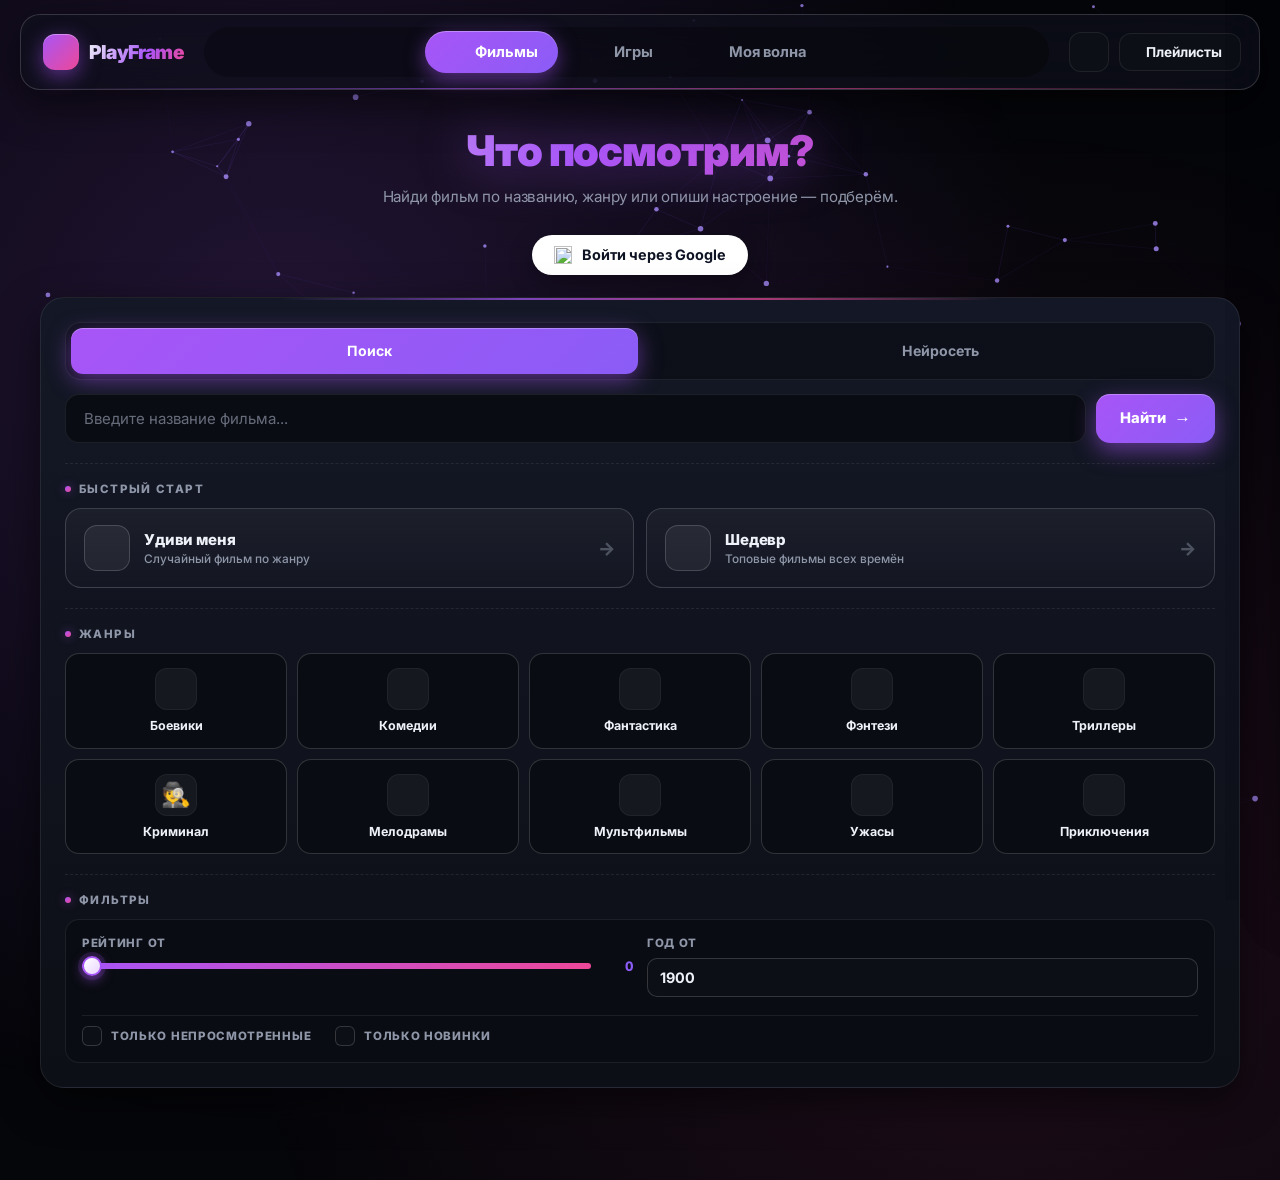
==== commit a95c93c8: "Update" ====
--- a/index.html
+++ b/index.html
@@ -25,6 +25,9 @@
       <button class="nav-link" id="nav-games" onclick="switchMainTab('games')">
         <span class="nav-ico"></span><span class="nav-lbl">Игры</span>
       </button>
+      <button class="nav-link nav-wave" id="nav-wave" onclick="switchMainTab('wave')">
+        <span class="nav-ico"></span><span class="nav-lbl">Моя волна</span>
+      </button>
     </nav>
 
     <div class="actions">
@@ -76,7 +79,6 @@
           <p id="ai-status" class="status"></p>
         </div>
 
-        <!-- Быстрый старт -->
         <div class="panel-section">
           <div class="section-title"><span class="st-dot"></span>Быстрый старт</div>
           <div class="quick-grid">
@@ -99,7 +101,6 @@
           </div>
         </div>
 
-        <!-- Жанры -->
         <div class="panel-section">
           <div class="section-title"><span class="st-dot"></span>Жанры</div>
           <div class="mood-grid" id="moods">
@@ -116,7 +117,6 @@
           </div>
         </div>
 
-        <!-- Фильтры -->
         <div class="panel-section">
           <div class="section-title"><span class="st-dot"></span>Фильтры</div>
           <div class="filters-panel">
@@ -148,7 +148,6 @@
       <div id="results" class="results"></div>
       <button id="load-more" class="load-more" style="display: none;">Показать ещё</button>
     </section>
-
     <!-- ===================== ИГРЫ ===================== -->
     <section id="section-games" class="main-section">
       <div class="hero-block">
@@ -182,48 +181,12 @@
 
           <div class="section-title" style="margin-top:16px;"><span class="st-dot"></span>Готовые подсказки</div>
           <div class="ai-hints">
-            <button class="ai-hint-chip" data-query="хочу расслабиться и отдохнуть">
-              <span class="hi-ico"></span>
-              <div class="hi-body">
-                <div class="hi-title">Расслабиться</div>
-                <div class="hi-sub">casual · chill</div>
-              </div>
-            </button>
-            <button class="ai-hint-chip" data-query="игра с глубоким сюжетом и выборами">
-              <span class="hi-ico"></span>
-              <div class="hi-body">
-                <div class="hi-title">Глубокий сюжет</div>
-                <div class="hi-sub">narrative · choice</div>
-              </div>
-            </button>
-            <button class="ai-hint-chip" data-query="сложная игра с высокой сложностью как Dark Souls">
-              <span class="hi-ico"></span>
-              <div class="hi-body">
-                <div class="hi-title">Хардкор</div>
-                <div class="hi-sub">souls-like · challenge</div>
-              </div>
-            </button>
-            <button class="ai-hint-chip" data-query="короткая игра на вечер до 5 часов">
-              <span class="hi-ico"></span>
-              <div class="hi-body">
-                <div class="hi-title">На вечер</div>
-                <div class="hi-sub">short · до 5 часов</div>
-              </div>
-            </button>
-            <button class="ai-hint-chip" data-query="игра для компании с друзьями онлайн">
-              <span class="hi-ico"></span>
-              <div class="hi-body">
-                <div class="hi-title">С друзьями</div>
-                <div class="hi-sub">co-op · multiplayer</div>
-              </div>
-            </button>
-            <button class="ai-hint-chip" data-query="самая лучшая игра всех времен">
-              <span class="hi-ico"></span>
-              <div class="hi-body">
-                <div class="hi-title">Шедевр</div>
-                <div class="hi-sub">top-rated · classic</div>
-              </div>
-            </button>
+            <button class="ai-hint-chip" data-query="хочу расслабиться и отдохнуть"><span class="hi-ico"></span><div class="hi-body"><div class="hi-title">Расслабиться</div><div class="hi-sub">casual · chill</div></div></button>
+            <button class="ai-hint-chip" data-query="игра с глубоким сюжетом и выборами"><span class="hi-ico"></span><div class="hi-body"><div class="hi-title">Глубокий сюжет</div><div class="hi-sub">narrative · choice</div></div></button>
+            <button class="ai-hint-chip" data-query="сложная игра с высокой сложностью как Dark Souls"><span class="hi-ico"></span><div class="hi-body"><div class="hi-title">Хардкор</div><div class="hi-sub">souls-like · challenge</div></div></button>
+            <button class="ai-hint-chip" data-query="короткая игра на вечер до 5 часов"><span class="hi-ico"></span><div class="hi-body"><div class="hi-title">На вечер</div><div class="hi-sub">short · до 5 часов</div></div></button>
+            <button class="ai-hint-chip" data-query="игра для компании с друзьями онлайн"><span class="hi-ico"></span><div class="hi-body"><div class="hi-title">С друзьями</div><div class="hi-sub">co-op · multiplayer</div></div></button>
+            <button class="ai-hint-chip" data-query="самая лучшая игра всех времен"><span class="hi-ico"></span><div class="hi-body"><div class="hi-title">Шедевр</div><div class="hi-sub">top-rated · classic</div></div></button>
           </div>
         </div>
 
@@ -303,10 +266,31 @@
       <div id="games-results" class="results"></div>
       <button id="games-load-more" class="load-more" style="display: none;">Показать ещё</button>
     </section>
+
+    <!-- ===================== МОЯ ВОЛНА ===================== -->
+    <section id="section-wave" class="main-section">
+      <div class="hero-block">
+        <h1 class="hero-title"> Моя волна</h1>
+        <p class="hero-subtitle">Персональные рекомендации на основе ваших интересов, избранного и предпочтений</p>
+      </div>
+
+      <div class="type-switch" id="wave-switch">
+        <button data-wave="games" class="active" onclick="switchWaveType('games')"> Игры</button>
+        <button data-wave="movies" onclick="switchWaveType('movies')"> Фильмы</button>
+      </div>
+
+      <div id="wave-stats" class="wave-stats"></div>
+      <div id="wave-info" class="results-info"></div>
+      <div id="wave-results" class="results"></div>
+    </section>
   </main>
 
+  <!-- ===================== НАСТРОЙКИ ===================== -->
   <aside id="settings-panel" class="side-panel">
-    <div class="panel-header"><h2>Настройки</h2><button id="settings-close" class="btn-icon">✕</button></div>
+    <div class="panel-header">
+      <h2>Настройки</h2>
+      <button id="settings-close" class="btn-icon">✕</button>
+    </div>
     <div class="setting-group">
       <label>Цвет акцента</label>
       <div class="color-row">
@@ -326,11 +310,19 @@
         <button class="theme-btn" data-theme="light"> Светлая</button>
       </div>
     </div>
-    <button id="settings-reset" class="reset-btn">Сбросить</button>
+    <div class="setting-group">
+      <label>Мои предпочтения</label>
+      <button id="clear-wave-stats" class="reset-btn" style="border-color:#f59e0b;color:#f59e0b;"> Сбросить историю интересов</button>
+    </div>
+    <button id="settings-reset" class="reset-btn">Сбросить оформление</button>
   </aside>
 
+  <!-- ===================== ПЛЕЙЛИСТЫ ===================== -->
   <aside id="playlists-panel" class="side-panel">
-    <div class="panel-header"><h2>Плейлисты</h2><button id="playlists-close" class="btn-icon">✕</button></div>
+    <div class="panel-header">
+      <h2>Плейлисты</h2>
+      <button id="playlists-close" class="btn-icon">✕</button>
+    </div>
     <div class="playlist-create">
       <input type="text" id="playlist-name-input" placeholder="Название...">
       <button id="playlist-create-btn">Создать</button>
@@ -338,6 +330,7 @@
     <div id="playlists-list" class="playlists-list"></div>
   </aside>
 
+  <!-- ===================== МОДАЛКИ ===================== -->
   <div id="movie-modal" class="modal">
     <div class="modal-content">
       <button id="movie-modal-close" class="btn-icon modal-close">✕</button>
@@ -381,6 +374,7 @@
 
   <div id="toast" class="toast"></div>
 
+  <!-- ===================== FIREBASE ===================== -->
   <script type="module">
     import { initializeApp } from "https://www.gstatic.com/firebasejs/10.12.0/firebase-app.js";
     import { getAuth, GoogleAuthProvider, signInWithPopup, signOut, onAuthStateChanged } from "https://www.gstatic.com/firebasejs/10.12.0/firebase-auth.js";
--- a/style.css
+++ b/style.css
@@ -1,8 +1,13 @@
 /* ============================================================  
-   PlayFrame — Neon Glass UI v5 (dashboard layout)  
+   PlayFrame — Neon Glass UI v8  
+   Стили разбиты на 2 части для удобства  
    ============================================================ */
 
 :root {
+  --font-ui: 'Inter', -apple-system, BlinkMacSystemFont, 'Segoe UI',
+             'Apple Color Emoji', 'Segoe UI Emoji', 'Noto Color Emoji', sans-serif;
+  --font-emoji: 'Apple Color Emoji', 'Segoe UI Emoji', 'Noto Color Emoji', sans-serif;
+
   --accent: #a855f7;
   --accent-2: #ec4899;
   --accent-hover: #8b5cf6;
@@ -25,10 +30,15 @@
   --shadow-lift: 0 24px 50px rgba(0, 0, 0, 0.65);
 }
 body.light {
-  --bg: #f4f6fb; --bg-2: #eef2f9;
-  --bg-card: #ffffff; --bg-card-hi: #f8faff; --bg-input: #eef2f9;
-  --text: #0f1424; --text-muted: #586174;
-  --border: rgba(15, 20, 36, 0.1); --border-hi: rgba(15, 20, 36, 0.2);
+  --bg: #f4f6fb;
+  --bg-2: #eef2f9;
+  --bg-card: #ffffff;
+  --bg-card-hi: #f8faff;
+  --bg-input: #eef2f9;
+  --text: #0f1424;
+  --text-muted: #586174;
+  --border: rgba(15, 20, 36, 0.1);
+  --border-hi: rgba(15, 20, 36, 0.2);
   --glass: rgba(255, 255, 255, 0.86);
   --shadow: 0 14px 32px rgba(15, 20, 36, 0.08);
   --shadow-lift: 0 24px 44px rgba(15, 20, 36, 0.14);
@@ -43,27 +53,52 @@
 * { margin: 0; padding: 0; box-sizing: border-box; }
 html { scroll-behavior: smooth; }
 body {
-  font-family: 'Inter', -apple-system, BlinkMacSystemFont, 'Segoe UI', sans-serif;
-  background: var(--bg); color: var(--text);
-  min-height: 100vh; overflow-x: hidden; position: relative;
-  -webkit-font-smoothing: antialiased; padding-bottom: 40px;
+  font-family: var(--font-ui);
+  background: var(--bg);
+  color: var(--text);
+  min-height: 100vh;
+  overflow-x: hidden;
+  position: relative;
+  -webkit-font-smoothing: antialiased;
+  padding-bottom: 40px;
   letter-spacing: -0.011em;
 }
 
+/* Эмодзи в спец-элементах */
+.logo-mark, .nav-ico, .tab-ico, .qc-mark, .mg-ico, .mc-ico,
+.hi-ico, .pl-ico, .card-rating, .emoji {
+  font-family: var(--font-emoji);
+  font-variant-emoji: emoji;
+  line-height: 1;
+}
+
+/* ============ ФОН ============ */
 .bg-glow {
-  position: fixed; top: -30%; left: 50%; transform: translateX(-50%);
-  width: 140vw; height: 140vw;
+  position: fixed;
+  top: -30%;
+  left: 50%;
+  transform: translateX(-50%);
+  width: 140vw;
+  height: 140vw;
   background:
     radial-gradient(circle at 30% 35%, rgba(168,85,247,0.18) 0%, transparent 45%),
     radial-gradient(circle at 70% 65%, rgba(236,72,153,0.12) 0%, transparent 45%);
-  z-index: -2; pointer-events: none;
+  z-index: -2;
+  pointer-events: none;
   animation: bgPulse 16s ease-in-out infinite alternate;
 }
 @keyframes bgPulse {
-  0%   { transform: translateX(-50%) scale(1); opacity: 0.9; }
+  0%   { transform: translateX(-50%) scale(1);    opacity: 0.9; }
   100% { transform: translateX(-50%) scale(1.15); opacity: 0.55; }
 }
-#bg-canvas { position: fixed; inset: 0; width: 100%; height: 100%; z-index: -1; pointer-events: none; }
+#bg-canvas {
+  position: fixed;
+  inset: 0;
+  width: 100%;
+  height: 100%;
+  z-index: -1;
+  pointer-events: none;
+}
 
 .glass-panel {
   background: var(--glass);
@@ -75,137 +110,231 @@
 
 /* ============ TOPBAR ============ */
 .top-bar {
-  position: sticky; top: 14px; z-index: 100;
-  margin: 14px auto 0; max-width: 1240px; width: calc(100% - 28px);
+  position: sticky;
+  top: 14px;
+  z-index: 100;
+  margin: 14px auto 0;
+  max-width: 1240px;
+  width: calc(100% - 28px);
   border-radius: 20px;
-  display: flex; justify-content: space-between; align-items: center;
-  padding: 12px 18px; gap: 20px; flex-wrap: wrap;
+  display: flex;
+  justify-content: space-between;
+  align-items: center;
+  padding: 12px 18px;
+  gap: 20px;
+  flex-wrap: wrap;
   border: 1px solid var(--border-hi);
 }
 .top-bar::after {
-  content: ''; position: absolute; left: 18px; right: 18px; bottom: 0;
-  height: 1px; background: linear-gradient(90deg, transparent, var(--accent), var(--accent-2), transparent);
-  opacity: 0.55; border-radius: 2px;
+  content: '';
+  position: absolute;
+  left: 18px;
+  right: 18px;
+  bottom: 0;
+  height: 1px;
+  background: linear-gradient(90deg, transparent, var(--accent), var(--accent-2), transparent);
+  opacity: 0.55;
+  border-radius: 2px;
 }
 .logo {
-  display: flex; align-items: center; gap: 10px;
-  font-size: 1.2rem; font-weight: 900; letter-spacing: -0.8px;
+  display: flex;
+  align-items: center;
+  gap: 10px;
+  font-size: 1.2rem;
+  font-weight: 900;
+  letter-spacing: -0.8px;
   padding-left: 4px;
 }
 .logo-mark {
-  width: 36px; height: 36px; border-radius: 12px;
+  width: 36px;
+  height: 36px;
+  border-radius: 12px;
   background: linear-gradient(135deg, var(--accent), var(--accent-2));
-  display: flex; align-items: center; justify-content: center;
-  font-size: 1.05rem;
+  display: inline-flex;
+  align-items: center;
+  justify-content: center;
+  font-size: 1.15rem;
   box-shadow: 0 6px 20px var(--accent-glow), inset 0 1px 0 rgba(255,255,255,0.35);
 }
 .logo-text {
   background: linear-gradient(120deg, var(--text) 0%, var(--accent) 60%, var(--accent-2) 100%);
-  -webkit-background-clip: text; -webkit-text-fill-color: transparent;
+  -webkit-background-clip: text;
+  -webkit-text-fill-color: transparent;
   background-clip: text;
 }
 
 .main-nav {
-  display: flex; gap: 6px; flex: 1; justify-content: center; flex-wrap: wrap;
-  padding: 4px; background: rgba(0,0,0,0.28);
-  border-radius: 999px; width: fit-content; margin: 0 auto;
+  display: flex;
+  gap: 6px;
+  flex: 1;
+  justify-content: center;
+  flex-wrap: wrap;
+  padding: 4px;
+  background: rgba(0, 0, 0, 0.28);
+  border-radius: 999px;
+  width: fit-content;
+  margin: 0 auto;
 }
 body.light .main-nav { background: rgba(15, 20, 36, 0.06); }
 .nav-link {
-  background: transparent; border: none; cursor: pointer;
-  display: flex; align-items: center; gap: 8px;
-  padding: 10px 20px; border-radius: 999px;
-  color: var(--text-muted);
-  font-family: 'Inter', sans-serif; font-size: 0.92rem; font-weight: 700;
+  background: transparent;
+  border: none;
+  cursor: pointer;
+  display: inline-flex;
+  align-items: center;
+  gap: 8px;
+  padding: 10px 20px;
+  border-radius: 999px;
+  color: var(--text-muted);
+  font-family: var(--font-ui);
+  font-size: 0.92rem;
+  font-weight: 700;
   transition: all 0.3s cubic-bezier(0.2, 0.8, 0.2, 1);
 }
-.nav-ico { font-size: 1.05rem; transition: transform 0.35s ease; }
+.nav-ico {
+  display: inline-flex;
+  align-items: center;
+  justify-content: center;
+  font-size: 1.1rem;
+  width: 22px;
+  height: 22px;
+  transition: transform 0.35s ease;
+}
 .nav-link:hover { color: var(--text); }
 .nav-link:hover .nav-ico { transform: scale(1.18) rotate(-6deg); }
 .nav-link.active {
   color: #ffffff;
   background: linear-gradient(135deg, var(--accent), var(--accent-hover));
-  box-shadow: 0 6px 20px var(--accent-glow), inset 0 1px 0 rgba(255,255,255,0.3);
+  box-shadow: 0 6px 20px var(--accent-glow), inset 0 1px 0 rgba(255, 255, 255, 0.3);
+}
+.nav-wave.active {
+  background: linear-gradient(135deg, #06b6d4, #8b5cf6);
+  box-shadow: 0 6px 20px rgba(6, 182, 212, 0.5), inset 0 1px 0 rgba(255, 255, 255, 0.3);
 }
 
 .actions { display: flex; gap: 10px; align-items: center; }
 .btn-icon {
-  width: 40px; height: 40px; border-radius: 12px;
-  background: var(--bg-card); border: 1px solid var(--border);
-  color: var(--text); cursor: pointer;
-  display: flex; align-items: center; justify-content: center;
-  font-size: 1.05rem; transition: all 0.28s ease;
-  font-family: 'Inter', sans-serif;
+  width: 40px;
+  height: 40px;
+  border-radius: 12px;
+  background: var(--bg-card);
+  border: 1px solid var(--border);
+  color: var(--text);
+  cursor: pointer;
+  display: inline-flex;
+  align-items: center;
+  justify-content: center;
+  font-size: 1.05rem;
+  transition: all 0.28s ease;
+  font-family: var(--font-ui);
 }
 .btn-icon:hover {
-  border-color: var(--accent); color: var(--accent-hover);
+  border-color: var(--accent);
+  color: var(--accent-hover);
   transform: translateY(-2px) rotate(-6deg);
   box-shadow: 0 8px 22px var(--accent-glow);
 }
 .btn-text {
-  display: inline-flex; align-items: center; gap: 8px;
-  padding: 10px 18px; border-radius: 12px;
-  background: var(--bg-card); border: 1px solid var(--border);
-  color: var(--text); cursor: pointer;
-  font-weight: 700; font-size: 0.85rem;
-  font-family: 'Inter', sans-serif;
+  display: inline-flex;
+  align-items: center;
+  gap: 8px;
+  padding: 10px 18px;
+  border-radius: 12px;
+  background: var(--bg-card);
+  border: 1px solid var(--border);
+  color: var(--text);
+  cursor: pointer;
+  font-weight: 700;
+  font-size: 0.85rem;
+  font-family: var(--font-ui);
   transition: all 0.28s ease;
 }
-.btn-text .pl-ico { font-size: 1rem; }
+.pl-ico { display: inline-flex; font-size: 1.05rem; }
 .btn-text:hover {
-  border-color: var(--accent); transform: translateY(-1px);
+  border-color: var(--accent);
+  transform: translateY(-1px);
   box-shadow: 0 8px 20px var(--accent-glow);
 }
 
-/* ============ CONTAINER / SECTIONS ============ */
+/* ============ CONTAINER ============ */
 .container { max-width: 1240px; margin: 0 auto; padding: 28px 20px; }
 .main-section { display: none; }
-.main-section.active { display: block; animation: fadeUp 0.45s cubic-bezier(0.2,0.8,0.2,1); }
+.main-section.active {
+  display: block;
+  animation: fadeUp 0.45s cubic-bezier(0.2, 0.8, 0.2, 1);
+}
 @keyframes fadeUp {
   from { opacity: 0; transform: translateY(16px); }
   to   { opacity: 1; transform: translateY(0); }
 }
 
+/* ============ HERO ============ */
 .hero-block { text-align: center; margin-bottom: 26px; padding-top: 10px; }
 .hero-title {
   font-size: clamp(1.9rem, 4vw, 2.65rem);
-  font-weight: 900; line-height: 1.1; letter-spacing: -1.2px;
+  font-weight: 900;
+  line-height: 1.1;
+  letter-spacing: -1.2px;
   margin-bottom: 10px;
   background: linear-gradient(120deg, var(--text) 0%, var(--accent) 45%, var(--accent-2) 100%);
-  -webkit-background-clip: text; -webkit-text-fill-color: transparent;
+  -webkit-background-clip: text;
+  -webkit-text-fill-color: transparent;
   background-clip: text;
   filter: drop-shadow(0 2px 24px var(--accent-glow));
 }
 body.light .hero-title {
   background: linear-gradient(120deg, #0f1424 0%, #6d28d9 55%, #db2777 100%);
-  -webkit-background-clip: text; -webkit-text-fill-color: transparent;
+  -webkit-background-clip: text;
+  -webkit-text-fill-color: transparent;
   filter: none;
 }
 .hero-subtitle {
-  color: var(--text-muted); font-size: 0.95rem; line-height: 1.6;
-  max-width: 580px; margin: 0 auto;
+  color: var(--text-muted);
+  font-size: 0.95rem;
+  line-height: 1.6;
+  max-width: 580px;
+  margin: 0 auto;
 }
 
 /* ============ AUTH ============ */
 .auth-block { text-align: center; margin-bottom: 22px; }
 .google-btn {
-  background: #ffffff; color: #0f1424; border: none; cursor: pointer;
-  padding: 11px 22px; border-radius: 999px;
-  display: inline-flex; align-items: center; gap: 10px;
-  font-family: 'Inter', sans-serif; font-weight: 700; font-size: 0.9rem;
-  box-shadow: 0 8px 24px rgba(0,0,0,0.32);
+  background: #ffffff;
+  color: #0f1424;
+  border: none;
+  cursor: pointer;
+  padding: 11px 22px;
+  border-radius: 999px;
+  display: inline-flex;
+  align-items: center;
+  gap: 10px;
+  font-family: var(--font-ui);
+  font-weight: 700;
+  font-size: 0.9rem;
+  box-shadow: 0 8px 24px rgba(0, 0, 0, 0.32);
   transition: all 0.28s ease;
 }
-.google-btn:hover { transform: translateY(-2px); box-shadow: 0 12px 30px rgba(0,0,0,0.42); }
+.google-btn:hover {
+  transform: translateY(-2px);
+  box-shadow: 0 12px 30px rgba(0, 0, 0, 0.42);
+}
 .user-info {
-  display: inline-flex; align-items: center; gap: 12px;
-  background: var(--bg-card); padding: 6px 16px 6px 6px;
-  border-radius: 999px; border: 1px solid var(--border);
+  display: inline-flex;
+  align-items: center;
+  gap: 12px;
+  background: var(--bg-card);
+  padding: 6px 16px 6px 6px;
+  border-radius: 999px;
+  border: 1px solid var(--border);
 }
 .user-info img { width: 32px; height: 32px; border-radius: 50%; }
 .user-info button {
-  background: transparent; border: none; cursor: pointer;
-  color: var(--text-muted); font-family: 'Inter', sans-serif; font-size: 0.8rem;
+  background: transparent;
+  border: none;
+  cursor: pointer;
+  color: var(--text-muted);
+  font-family: var(--font-ui);
+  font-size: 0.8rem;
 }
 .user-info button:hover { color: var(--accent-hover); }
 
@@ -213,17 +342,24 @@
 .control-panel {
   background: linear-gradient(180deg, var(--bg-card-hi) 0%, var(--bg-card) 100%);
   border: 1px solid var(--border);
-  border-radius: 24px; padding: 24px; margin-bottom: 24px;
+  border-radius: 24px;
+  padding: 24px;
+  margin-bottom: 24px;
   box-shadow: var(--shadow);
-  position: relative; overflow: hidden;
+  position: relative;
+  overflow: hidden;
 }
 .control-panel::before {
-  content: ''; position: absolute; top: 0; left: 20%; right: 20%; height: 2px;
+  content: '';
+  position: absolute;
+  top: 0;
+  left: 20%;
+  right: 20%;
+  height: 2px;
   background: linear-gradient(90deg, transparent, var(--accent), var(--accent-2), transparent);
   opacity: 0.7;
 }
 
-/* Секции внутри панели */
 .panel-section {
   margin-top: 20px;
   padding-top: 18px;
@@ -235,14 +371,21 @@
   border-top: none;
 }
 .section-title {
-  display: flex; align-items: center; gap: 8px;
-  font-family: 'Inter', sans-serif; font-weight: 800; font-size: 0.72rem;
-  letter-spacing: 0.12em; text-transform: uppercase;
+  display: flex;
+  align-items: center;
+  gap: 8px;
+  font-family: var(--font-ui);
+  font-weight: 800;
+  font-size: 0.72rem;
+  letter-spacing: 0.12em;
+  text-transform: uppercase;
   color: var(--text-muted);
   margin-bottom: 12px;
 }
 .st-dot {
-  width: 6px; height: 6px;
+  display: inline-block;
+  width: 6px;
+  height: 6px;
   border-radius: 50%;
   background: linear-gradient(135deg, var(--accent), var(--accent-2));
   box-shadow: 0 0 10px var(--accent-glow);
@@ -250,43 +393,58 @@
 
 /* ============ TABS ============ */
 .tabs {
-  display: flex; background: rgba(0,0,0,0.32);
-  border-radius: 16px; padding: 5px; gap: 4px;
+  display: flex;
+  background: rgba(0, 0, 0, 0.32);
+  border-radius: 16px;
+  padding: 5px;
+  gap: 4px;
   border: 1px solid var(--border);
   margin-bottom: 14px;
-  position: relative;
-}
-body.light .tabs { background: rgba(15,20,36,0.06); }
+}
+body.light .tabs { background: rgba(15, 20, 36, 0.06); }
 .tab-btn {
-  flex: 1; cursor: pointer;
-  padding: 12px 14px; border-radius: 12px; border: none;
-  background: transparent; color: var(--text-muted);
-  display: flex; align-items: center; justify-content: center; gap: 8px;
-  font-family: 'Inter', sans-serif; font-weight: 700; font-size: 0.88rem;
+  flex: 1;
+  cursor: pointer;
+  padding: 12px 14px;
+  border-radius: 12px;
+  border: none;
+  background: transparent;
+  color: var(--text-muted);
+  display: inline-flex;
+  align-items: center;
+  justify-content: center;
+  gap: 8px;
+  font-family: var(--font-ui);
+  font-weight: 700;
+  font-size: 0.88rem;
   transition: all 0.32s cubic-bezier(0.2, 0.8, 0.2, 1);
 }
-.tab-ico { font-size: 1.05rem; transition: transform 0.35s ease; }
+.tab-ico { display: inline-flex; font-size: 1.1rem; width: 22px; height: 22px; }
 .tab-btn:hover { color: var(--text); }
 .tab-btn:hover .tab-ico { transform: scale(1.18); }
 .tab-btn.active {
   color: #ffffff;
   background: linear-gradient(135deg, var(--accent), var(--accent-hover));
-  box-shadow: 0 6px 22px var(--accent-glow), inset 0 1px 0 rgba(255,255,255,0.28);
-}
-.tab-btn.active .tab-ico { transform: scale(1.15); }
+  box-shadow: 0 6px 22px var(--accent-glow), inset 0 1px 0 rgba(255, 255, 255, 0.28);
+}
 .tab-content { display: none; }
 .tab-content.active { display: block; animation: fadeUp 0.3s ease; }
 
-/* ============ INPUT ROW ============ */
+/* ============ INPUT ============ */
 .input-row { display: flex; gap: 10px; margin-bottom: 4px; }
 .input-row input {
-  flex: 1; padding: 14px 18px; border-radius: 14px;
-  border: 1px solid var(--border); background: var(--bg-input);
-  color: var(--text); outline: none;
-  font-family: 'Inter', sans-serif; font-size: 0.94rem;
+  flex: 1;
+  padding: 14px 18px;
+  border-radius: 14px;
+  border: 1px solid var(--border);
+  background: var(--bg-input);
+  color: var(--text);
+  outline: none;
+  font-family: var(--font-ui);
+  font-size: 0.94rem;
   transition: all 0.28s ease;
 }
-.input-row input::placeholder { color: rgba(142,150,168,0.7); }
+.input-row input::placeholder { color: rgba(142, 150, 168, 0.7); }
 .input-row input:hover { border-color: var(--border-hi); }
 .input-row input:focus {
   border-color: var(--accent);
@@ -294,154 +452,197 @@
   background: linear-gradient(180deg, var(--bg-input), var(--bg-card));
 }
 .input-row button {
-  display: inline-flex; align-items: center; gap: 8px;
-  padding: 0 24px; border-radius: 14px; border: none;
+  display: inline-flex;
+  align-items: center;
+  gap: 8px;
+  padding: 0 24px;
+  border-radius: 14px;
+  border: none;
   background: linear-gradient(135deg, var(--accent), var(--accent-hover));
   color: #ffffff;
-  font-family: 'Inter', sans-serif; font-weight: 800; font-size: 0.92rem;
-  cursor: pointer; white-space: nowrap;
-  box-shadow: 0 8px 22px var(--accent-glow), inset 0 1px 0 rgba(255,255,255,0.28);
+  font-family: var(--font-ui);
+  font-weight: 800;
+  font-size: 0.92rem;
+  cursor: pointer;
+  white-space: nowrap;
+  box-shadow: 0 8px 22px var(--accent-glow), inset 0 1px 0 rgba(255, 255, 255, 0.28);
   transition: all 0.28s cubic-bezier(0.2, 0.8, 0.2, 1);
 }
-.input-row button .btn-ico { font-size: 1rem; transition: transform 0.35s; }
+.input-row button .btn-ico {
+  display: inline-flex;
+  font-size: 1.05rem;
+  transition: transform 0.35s;
+  font-family: var(--font-emoji);
+}
 .input-row button:hover {
   transform: translateY(-2px);
-  box-shadow: 0 12px 30px var(--accent-glow), 0 0 44px var(--accent-glow), inset 0 1px 0 rgba(255,255,255,0.42);
+  box-shadow:
+    0 12px 30px var(--accent-glow),
+    0 0 44px var(--accent-glow),
+    inset 0 1px 0 rgba(255, 255, 255, 0.42);
 }
 .input-row button:hover .btn-ico { transform: translateX(3px); }
 .input-row button:disabled {
-  opacity: 0.55; cursor: progress; transform: none; box-shadow: none;
+  opacity: 0.55;
+  cursor: progress;
+  transform: none;
+  box-shadow: none;
   animation: btnPulse 1.2s ease-in-out infinite;
 }
-@keyframes btnPulse { 0%,100% { opacity: 0.55; } 50% { opacity: 0.9; } }
+@keyframes btnPulse {
+  0%, 100% { opacity: 0.55; }
+  50%      { opacity: 0.9; }
+}
 #game-ai-btn {
   background: linear-gradient(135deg, #f59e0b, #ec4899);
-  box-shadow: 0 8px 24px rgba(236,72,153,0.45), inset 0 1px 0 rgba(255,255,255,0.32);
+  box-shadow: 0 8px 24px rgba(236, 72, 153, 0.45), inset 0 1px 0 rgba(255, 255, 255, 0.32);
 }
 #game-ai-btn:hover {
-  box-shadow: 0 12px 34px rgba(236,72,153,0.55), 0 0 44px rgba(245,158,11,0.35), inset 0 1px 0 rgba(255,255,255,0.5);
-}
-
+  box-shadow:
+    0 12px 34px rgba(236, 72, 153, 0.55),
+    0 0 44px rgba(245, 158, 11, 0.35),
+    inset 0 1px 0 rgba(255, 255, 255, 0.5);
+}
 .status {
-  font-size: 0.83rem; color: var(--text-muted);
-  text-align: center; margin-top: 10px; min-height: 1.2em; font-weight: 500;
-}
-
-/* ============ QUICK GRID (2 большие карточки) ============ */
-.quick-grid {
-  display: grid;
-  grid-template-columns: 1fr 1fr;
-  gap: 12px;
-}
+  font-size: 0.83rem;
+  color: var(--text-muted);
+  text-align: center;
+  margin-top: 10px;
+  min-height: 1.2em;
+  font-weight: 500;
+}
+
+/* ============ QUICK GRID ============ */
+.quick-grid { display: grid; grid-template-columns: 1fr 1fr; gap: 12px; }
 .quick-card {
-  display: flex; align-items: center; gap: 14px;
+  display: flex;
+  align-items: center;
+  gap: 14px;
   padding: 16px 18px;
   border-radius: 16px;
   border: 1px solid var(--border-hi);
-  background: linear-gradient(180deg, rgba(255,255,255,0.04), rgba(255,255,255,0.01));
+  background: linear-gradient(180deg, rgba(255, 255, 255, 0.045), rgba(255, 255, 255, 0.01));
   color: var(--text);
   cursor: pointer;
   text-align: left;
-  font-family: 'Inter', sans-serif;
+  font-family: var(--font-ui);
   transition: all 0.32s cubic-bezier(0.2, 0.8, 0.2, 1);
-  position: relative; overflow: hidden;
+  position: relative;
+  overflow: hidden;
 }
 .qc-mark {
-  width: 46px; height: 46px; border-radius: 13px;
-  display: flex; align-items: center; justify-content: center;
-  font-size: 1.5rem; flex-shrink: 0;
-  background: rgba(255,255,255,0.06);
+  width: 46px;
+  height: 46px;
+  border-radius: 13px;
+  display: inline-flex;
+  align-items: center;
+  justify-content: center;
+  font-size: 1.55rem;
+  flex-shrink: 0;
+  background: rgba(255, 255, 255, 0.06);
   border: 1px solid var(--border-hi);
   transition: all 0.35s ease;
 }
 .qc-body { flex: 1; min-width: 0; }
 .qc-title {
-  font-weight: 800; font-size: 0.94rem; letter-spacing: -0.01em;
+  font-weight: 800;
+  font-size: 0.94rem;
+  letter-spacing: -0.01em;
   color: var(--text);
 }
 .qc-sub {
-  font-size: 0.74rem; color: var(--text-muted); margin-top: 3px;
+  font-size: 0.74rem;
+  color: var(--text-muted);
+  margin-top: 3px;
   font-weight: 500;
-  white-space: nowrap; overflow: hidden; text-overflow: ellipsis;
+  white-space: nowrap;
+  overflow: hidden;
+  text-overflow: ellipsis;
 }
 .qc-arrow {
-  color: var(--text-muted); opacity: 0.45;
-  font-size: 1.1rem; font-weight: 800;
+  color: var(--text-muted);
+  opacity: 0.45;
+  font-size: 1.15rem;
+  font-weight: 800;
   transition: all 0.35s cubic-bezier(0.2, 0.8, 0.2, 1);
 }
 .quick-card:hover { transform: translateY(-3px); }
 .quick-card:hover .qc-arrow { transform: translateX(4px); opacity: 1; }
-
 .quick-random:hover {
   border-color: #a855f7;
-  box-shadow: 0 14px 30px rgba(168,85,247,0.28), 0 0 40px rgba(168,85,247,0.15);
+  box-shadow: 0 14px 30px rgba(168, 85, 247, 0.28), 0 0 40px rgba(168, 85, 247, 0.15);
 }
 .quick-random:hover .qc-mark {
   background: linear-gradient(135deg, #a855f7, #6366f1);
   border-color: transparent;
   transform: rotate(-8deg) scale(1.06);
-  box-shadow: 0 6px 18px rgba(168,85,247,0.45);
+  box-shadow: 0 6px 18px rgba(168, 85, 247, 0.45);
 }
 .quick-random:hover .qc-arrow { color: #a855f7; }
-
 .quick-gold:hover {
   border-color: #fbbf24;
-  box-shadow: 0 14px 30px rgba(245,158,11,0.28), 0 0 40px rgba(245,158,11,0.15);
+  box-shadow: 0 14px 30px rgba(245, 158, 11, 0.28), 0 0 40px rgba(245, 158, 11, 0.15);
 }
 .quick-gold:hover .qc-mark {
   background: linear-gradient(135deg, #fbbf24, #f59e0b);
   border-color: transparent;
   transform: rotate(6deg) scale(1.06);
-  box-shadow: 0 6px 18px rgba(245,158,11,0.45);
+  box-shadow: 0 6px 18px rgba(245, 158, 11, 0.45);
 }
 .quick-gold:hover .qc-arrow { color: #fbbf24; }
-
 .quick-fire:hover {
   border-color: #ef4444;
-  box-shadow: 0 14px 30px rgba(239,68,68,0.28), 0 0 40px rgba(239,68,68,0.15);
+  box-shadow: 0 14px 30px rgba(239, 68, 68, 0.28), 0 0 40px rgba(239, 68, 68, 0.15);
 }
 .quick-fire:hover .qc-mark {
   background: linear-gradient(135deg, #f97316, #ef4444);
   border-color: transparent;
   transform: rotate(-6deg) scale(1.06);
-  box-shadow: 0 6px 18px rgba(239,68,68,0.45);
+  box-shadow: 0 6px 18px rgba(239, 68, 68, 0.45);
 }
 .quick-fire:hover .qc-arrow { color: #ef4444; }
 
-/* ============ MOOD GRID (жанры) ============ */
-.mood-grid {
-  display: grid;
-  grid-template-columns: repeat(5, 1fr);
-  gap: 10px;
-}
+/* ============ MOOD GRID ============ */
+.mood-grid { display: grid; grid-template-columns: repeat(5, 1fr); gap: 10px; }
 .mood-grid button {
-  display: flex; flex-direction: column; align-items: center; gap: 8px;
+  display: inline-flex;
+  flex-direction: column;
+  align-items: center;
+  gap: 8px;
   padding: 14px 8px;
   border-radius: 14px;
   border: 1px solid var(--border-hi);
   background: var(--bg-input);
   color: var(--text);
   cursor: pointer;
-  font-family: 'Inter', sans-serif; font-weight: 700; font-size: 0.78rem;
+  font-family: var(--font-ui);
+  font-weight: 700;
+  font-size: 0.78rem;
   text-align: center;
-  letter-spacing: -0.01em;
   transition: all 0.3s cubic-bezier(0.2, 0.8, 0.2, 1);
-  position: relative; overflow: hidden;
+  position: relative;
+  overflow: hidden;
 }
 .mg-ico {
-  width: 42px; height: 42px;
-  display: flex; align-items: center; justify-content: center;
-  font-size: 1.35rem;
+  width: 42px;
+  height: 42px;
+  display: inline-flex;
+  align-items: center;
+  justify-content: center;
+  font-size: 1.5rem;
   border-radius: 12px;
-  background: rgba(255,255,255,0.05);
-  border: 1px solid rgba(255,255,255,0.05);
+  background: rgba(255, 255, 255, 0.05);
+  border: 1px solid rgba(255, 255, 255, 0.05);
   transition: all 0.35s cubic-bezier(0.2, 0.8, 0.2, 1);
 }
 .mg-lbl {
-  font-size: 0.76rem; font-weight: 700;
+  font-size: 0.78rem;
+  font-weight: 700;
   line-height: 1.25;
   max-width: 100%;
-  overflow: hidden; text-overflow: ellipsis; white-space: nowrap;
+  overflow: hidden;
+  text-overflow: ellipsis;
+  white-space: nowrap;
 }
 .mood-grid button:hover {
   border-color: var(--accent);
@@ -455,45 +656,53 @@
 }
 .mood-grid button.active {
   background: linear-gradient(135deg, var(--accent), var(--accent-hover));
-  color: #ffffff; border-color: transparent;
-  box-shadow: 0 10px 26px var(--accent-glow), inset 0 1px 0 rgba(255,255,255,0.28);
+  color: #ffffff;
+  border-color: transparent;
+  box-shadow: 0 10px 26px var(--accent-glow), inset 0 1px 0 rgba(255, 255, 255, 0.28);
 }
 .mood-grid button.active .mg-ico {
-  background: rgba(255,255,255,0.24);
-  border-color: rgba(255,255,255,0.35);
-}
-
-/* ============ MOOD CHIPS (игры — большие иконки сверху) ============ */
-.mood-chips {
-  display: grid;
-  grid-template-columns: repeat(6, 1fr);
-  gap: 8px;
-}
+  background: rgba(255, 255, 255, 0.24);
+  border-color: rgba(255, 255, 255, 0.35);
+}
+
+/* ============ MOOD CHIPS ============ */
+.mood-chips { display: grid; grid-template-columns: repeat(6, 1fr); gap: 8px; }
 .mood-chip {
-  display: flex; flex-direction: column; align-items: center; gap: 6px;
+  display: inline-flex;
+  flex-direction: column;
+  align-items: center;
+  gap: 6px;
   padding: 14px 8px;
   border-radius: 14px;
   border: 1px solid var(--border-hi);
   background: var(--bg-input);
   color: var(--text);
   cursor: pointer;
-  font-family: 'Inter', sans-serif; font-weight: 700; font-size: 0.76rem;
+  font-family: var(--font-ui);
+  font-weight: 700;
+  font-size: 0.76rem;
   text-align: center;
   transition: all 0.3s cubic-bezier(0.2, 0.8, 0.2, 1);
 }
 .mc-ico {
-  width: 38px; height: 38px;
-  display: flex; align-items: center; justify-content: center;
-  font-size: 1.25rem;
+  width: 38px;
+  height: 38px;
+  display: inline-flex;
+  align-items: center;
+  justify-content: center;
+  font-size: 1.4rem;
   border-radius: 11px;
-  background: rgba(255,255,255,0.05);
-  border: 1px solid rgba(255,255,255,0.05);
+  background: rgba(255, 255, 255, 0.05);
+  border: 1px solid rgba(255, 255, 255, 0.05);
   transition: all 0.35s cubic-bezier(0.2, 0.8, 0.2, 1);
 }
 .mc-lbl {
-  font-weight: 700; line-height: 1.2;
-  overflow: hidden; text-overflow: ellipsis; white-space: nowrap;
+  font-weight: 700;
+  line-height: 1.2;
   max-width: 100%;
+  overflow: hidden;
+  text-overflow: ellipsis;
+  white-space: nowrap;
 }
 .mood-chip:hover {
   border-color: var(--accent);
@@ -507,55 +716,66 @@
 }
 .mood-chip.active {
   background: linear-gradient(135deg, var(--accent), var(--accent-hover));
-  color: #ffffff; border-color: transparent;
-  box-shadow: 0 10px 26px var(--accent-glow), inset 0 1px 0 rgba(255,255,255,0.28);
+  color: #ffffff;
+  border-color: transparent;
+  box-shadow: 0 10px 26px var(--accent-glow), inset 0 1px 0 rgba(255, 255, 255, 0.28);
 }
 .mood-chip.active .mc-ico {
-  background: rgba(255,255,255,0.24);
-  border-color: rgba(255,255,255,0.35);
+  background: rgba(255, 255, 255, 0.24);
+  border-color: rgba(255, 255, 255, 0.35);
 }
 
 /* ============ AI HINTS ============ */
-.ai-hints {
-  display: grid;
-  grid-template-columns: repeat(3, 1fr);
-  gap: 8px;
-}
+.ai-hints { display: grid; grid-template-columns: repeat(3, 1fr); gap: 8px; }
 .ai-hint-chip {
-  display: flex; align-items: center; gap: 10px;
+  display: inline-flex;
+  align-items: center;
+  gap: 10px;
   padding: 12px 14px;
   border-radius: 12px;
   border: 1px solid var(--border-hi);
   background: var(--bg-input);
   color: var(--text);
   cursor: pointer;
-  font-family: 'Inter', sans-serif;
+  font-family: var(--font-ui);
   text-align: left;
   transition: all 0.3s cubic-bezier(0.2, 0.8, 0.2, 1);
 }
 .hi-ico {
-  width: 36px; height: 36px;
-  display: flex; align-items: center; justify-content: center;
-  font-size: 1.2rem; flex-shrink: 0;
+  width: 36px;
+  height: 36px;
+  display: inline-flex;
+  align-items: center;
+  justify-content: center;
+  font-size: 1.3rem;
+  flex-shrink: 0;
   border-radius: 10px;
-  background: rgba(245,158,11,0.1);
-  border: 1px solid rgba(245,158,11,0.2);
+  background: rgba(245, 158, 11, 0.1);
+  border: 1px solid rgba(245, 158, 11, 0.2);
   transition: all 0.35s ease;
 }
 .hi-body { flex: 1; min-width: 0; }
 .hi-title {
-  font-weight: 800; font-size: 0.82rem; color: var(--text);
-  overflow: hidden; text-overflow: ellipsis; white-space: nowrap;
+  font-weight: 800;
+  font-size: 0.82rem;
+  color: var(--text);
+  overflow: hidden;
+  text-overflow: ellipsis;
+  white-space: nowrap;
 }
 .hi-sub {
-  font-size: 0.7rem; color: var(--text-muted); margin-top: 2px;
+  font-size: 0.7rem;
+  color: var(--text-muted);
+  margin-top: 2px;
   font-weight: 500;
-  overflow: hidden; text-overflow: ellipsis; white-space: nowrap;
+  overflow: hidden;
+  text-overflow: ellipsis;
+  white-space: nowrap;
 }
 .ai-hint-chip:hover {
   border-color: #f59e0b;
   transform: translateY(-2px);
-  box-shadow: 0 10px 22px rgba(245,158,11,0.2);
+  box-shadow: 0 10px 22px rgba(245, 158, 11, 0.2);
 }
 .ai-hint-chip:hover .hi-ico {
   background: linear-gradient(135deg, #f59e0b, #ec4899);
@@ -563,6 +783,90 @@
   transform: scale(1.08) rotate(-6deg);
 }
 
+/* ============ TYPE SWITCH ============ */
+.type-switch {
+  display: inline-flex;
+  justify-content: center;
+  gap: 6px;
+  margin: 0 auto 22px;
+  width: fit-content;
+  padding: 5px;
+  border-radius: 999px;
+  background: var(--bg-input);
+  border: 1px solid var(--border);
+}
+.type-switch button {
+  padding: 9px 20px;
+  border-radius: 999px;
+  border: none;
+  background: transparent;
+  color: var(--text-muted);
+  font-family: var(--font-ui);
+  font-weight: 700;
+  font-size: 0.82rem;
+  cursor: pointer;
+  transition: all 0.28s ease;
+}
+.type-switch button:hover { color: var(--text); }
+.type-switch button.active {
+  background: linear-gradient(135deg, var(--accent), var(--accent-hover));
+  color: #ffffff;
+  box-shadow: 0 4px 16px var(--accent-glow);
+}
+
+/* ============ WAVE STATS ============ */
+.wave-stats {
+  padding: 16px 18px;
+  border-radius: 14px;
+  background: linear-gradient(135deg, rgba(6, 182, 212, 0.08), rgba(168, 85, 247, 0.06));
+  border: 1px solid rgba(6, 182, 212, 0.3);
+  margin-bottom: 18px;
+}
+.wave-stat-label {
+  font-family: var(--font-ui);
+  font-weight: 800;
+  font-size: 0.72rem;
+  letter-spacing: 0.1em;
+  text-transform: uppercase;
+  color: var(--text-muted);
+  margin-bottom: 10px;
+  display: flex;
+  align-items: center;
+  gap: 8px;
+}
+.wave-stat-label::before {
+  content: '';
+  width: 6px;
+  height: 6px;
+  border-radius: 50%;
+  background: linear-gradient(135deg, #06b6d4, #8b5cf6);
+  box-shadow: 0 0 12px rgba(6, 182, 212, 0.5);
+}
+.wave-stat-chips { display: flex; flex-wrap: wrap; gap: 8px; }
+.wave-stat-chip {
+  display: inline-flex;
+  align-items: center;
+  gap: 6px;
+  padding: 7px 12px;
+  border-radius: 999px;
+  background: rgba(255, 255, 255, 0.04);
+  border: 1px solid rgba(168, 85, 247, 0.28);
+  color: var(--text);
+  font-family: var(--font-ui);
+  font-weight: 600;
+  font-size: 0.78rem;
+}
+.wave-fav-chip {
+  border-color: rgba(236, 72, 153, 0.35);
+  background: rgba(236, 72, 153, 0.08);
+  color: #fbcfe8;
+}
+.wave-search-chip {
+  border-color: rgba(6, 182, 212, 0.35);
+  background: rgba(6, 182, 212, 0.08);
+  color: #a5f3fc;
+}
+body.light .wave-stat-chip { color: var(--text); }
 /* ============ FILTERS PANEL ============ */
 .filters-panel {
   display: grid;
@@ -573,62 +877,68 @@
   background: var(--bg-input);
   border: 1px solid var(--border);
 }
-.filter-item {
-  display: flex; flex-direction: column; gap: 8px;
-  min-width: 0;
-}
+.filter-item { display: flex; flex-direction: column; gap: 8px; min-width: 0; }
 .filter-item > label {
-  font-family: 'Inter', sans-serif; font-weight: 800; font-size: 0.72rem;
-  letter-spacing: 0.06em; text-transform: uppercase;
-  color: var(--text-muted);
-}
-.filter-range {
-  display: flex; align-items: center; gap: 12px;
-}
+  font-family: var(--font-ui);
+  font-weight: 800;
+  font-size: 0.72rem;
+  letter-spacing: 0.06em;
+  text-transform: uppercase;
+  color: var(--text-muted);
+}
+.filter-range { display: flex; align-items: center; gap: 12px; }
 .ri-val {
-  font-family: 'Inter', sans-serif; font-weight: 800; font-size: 0.82rem;
-  min-width: 30px; text-align: right;
+  font-family: var(--font-ui);
+  font-weight: 800;
+  font-size: 0.82rem;
+  min-width: 30px;
+  text-align: right;
   color: var(--accent-hover);
   font-variant-numeric: tabular-nums;
 }
 .filters-panel input[type="number"] {
-  width: 100%; padding: 10px 12px; border-radius: 10px;
+  width: 100%;
+  padding: 10px 12px;
+  border-radius: 10px;
   border: 1px solid var(--border-hi);
   background: var(--bg-card);
   color: var(--text);
-  font-family: 'Inter', sans-serif; font-weight: 700;
+  font-family: var(--font-ui);
+  font-weight: 700;
   font-size: 0.9rem;
   transition: border-color 0.2s, box-shadow 0.2s;
 }
 .filters-panel input[type="number"]:focus {
-  outline: none; border-color: var(--accent);
+  outline: none;
+  border-color: var(--accent);
   box-shadow: 0 0 0 3px var(--accent-soft);
 }
 .filters-panel input[type="range"] {
   flex: 1;
-  -webkit-appearance: none; appearance: none;
-  height: 6px; border-radius: 999px;
-  background: linear-gradient(90deg, var(--accent), var(--accent-2));
-  background-color: rgba(255,255,255,0.1);
+  -webkit-appearance: none;
+  appearance: none;
+  height: 6px;
+  border-radius: 999px;
+  background-color: rgba(255, 255, 255, 0.1);
+  background-image: linear-gradient(90deg, var(--accent), var(--accent-2));
   background-repeat: no-repeat;
-  outline: none; cursor: pointer;
+  outline: none;
+  cursor: pointer;
 }
 .filters-panel input[type="range"]::-webkit-slider-thumb {
-  -webkit-appearance: none; appearance: none;
-  width: 20px; height: 20px; border-radius: 50%;
+  -webkit-appearance: none;
+  appearance: none;
+  width: 20px;
+  height: 20px;
+  border-radius: 50%;
   background: linear-gradient(135deg, #ffffff, #e9d5ff);
   border: 2px solid var(--accent);
-  box-shadow: 0 4px 12px var(--accent-glow), 0 0 0 4px rgba(168,85,247,0.15);
-  cursor: pointer; transition: all 0.2s ease;
+  box-shadow: 0 4px 12px var(--accent-glow), 0 0 0 4px rgba(168, 85, 247, 0.15);
+  cursor: pointer;
+  transition: all 0.2s ease;
 }
 .filters-panel input[type="range"]::-webkit-slider-thumb:hover {
   transform: scale(1.15);
-}
-.filters-panel input[type="range"]::-moz-range-thumb {
-  width: 20px; height: 20px; border-radius: 50%;
-  background: linear-gradient(135deg, #ffffff, #e9d5ff);
-  border: 2px solid var(--accent);
-  cursor: pointer;
 }
 .filter-checks {
   grid-column: 1 / -1;
@@ -641,19 +951,27 @@
   margin-top: 4px;
 }
 .check-row {
-  display: inline-flex; align-items: center; gap: 9px;
-  font-family: 'Inter', sans-serif; font-weight: 600; font-size: 0.84rem;
-  color: var(--text); cursor: pointer;
+  display: inline-flex;
+  align-items: center;
+  gap: 9px;
+  font-family: var(--font-ui);
+  font-weight: 600;
+  font-size: 0.84rem;
+  color: var(--text);
+  cursor: pointer;
   user-select: none;
 }
 .check-row input {
-  appearance: none; -webkit-appearance: none;
-  width: 20px; height: 20px;
+  appearance: none;
+  -webkit-appearance: none;
+  width: 20px;
+  height: 20px;
   border-radius: 6px;
   border: 1.5px solid var(--border-hi);
   background: var(--bg-card);
   cursor: pointer;
-  position: relative; flex-shrink: 0;
+  position: relative;
+  flex-shrink: 0;
   transition: all 0.22s ease;
 }
 .check-row input:hover { border-color: var(--accent); }
@@ -663,28 +981,32 @@
   box-shadow: 0 4px 14px var(--accent-glow);
 }
 .check-row input:checked::after {
-  content: '✓'; position: absolute; inset: 0;
-  display: flex; align-items: center; justify-content: center;
-  color: #ffffff; font-size: 0.8rem; font-weight: 900;
-}
-
-/* Games filters — 3 колонки */
-.filters-games {
-  grid-template-columns: repeat(3, 1fr);
-}
-.filters-games .filter-item { width: 100%; }
+  content: '✓';
+  position: absolute;
+  inset: 0;
+  display: flex;
+  align-items: center;
+  justify-content: center;
+  color: #ffffff;
+  font-size: 0.8rem;
+  font-weight: 900;
+}
+.filters-games { grid-template-columns: repeat(3, 1fr); }
 .filter-select {
-  appearance: none; -webkit-appearance: none;
-  background:
-    linear-gradient(180deg, var(--bg-card), var(--bg-input))
-    url("data:image/svg+xml;utf8,<svg xmlns='http://www.w3.org/2000/svg' width='12' height='8' viewBox='0 0 12 8'><path d='M1 1l5 5 5-5' stroke='%23a855f7' stroke-width='2' fill='none' stroke-linecap='round' stroke-linejoin='round'/></svg>")
-    no-repeat right 14px center;
+  appearance: none;
+  -webkit-appearance: none;
+  background-color: var(--bg-card);
+  background-image: url("data:image/svg+xml;utf8,<svg xmlns='http://www.w3.org/2000/svg' width='12' height='8' viewBox='0 0 12 8'><path d='M1 1l5 5 5-5' stroke='%23a855f7' stroke-width='2' fill='none' stroke-linecap='round' stroke-linejoin='round'/></svg>");
+  background-repeat: no-repeat;
+  background-position: right 14px center;
   background-size: 12px;
   color: var(--text);
   border: 1px solid var(--border-hi);
   border-radius: 10px;
   padding: 11px 36px 11px 14px;
-  font-family: 'Inter', sans-serif; font-size: 0.86rem; font-weight: 600;
+  font-family: var(--font-ui);
+  font-size: 0.86rem;
+  font-weight: 600;
   cursor: pointer;
   width: 100%;
   transition: all 0.25s ease;
@@ -697,27 +1019,6 @@
 .filter-select:focus {
   border-color: var(--accent);
   box-shadow: 0 0 0 3px var(--accent-soft);
-}
-.filter-select option { background: var(--bg-card); color: var(--text); }
-
-/* ============ TYPE SWITCH ============ */
-.type-switch {
-  display: flex; justify-content: center; gap: 6px;
-  margin: 0 auto 22px; width: fit-content;
-  padding: 5px; border-radius: 999px;
-  background: var(--bg-input); border: 1px solid var(--border);
-}
-.type-switch button {
-  padding: 9px 20px; border-radius: 999px; border: none;
-  background: transparent; color: var(--text-muted);
-  font-family: 'Inter', sans-serif; font-weight: 700; font-size: 0.82rem;
-  cursor: pointer; transition: all 0.28s ease;
-}
-.type-switch button:hover { color: var(--text); }
-.type-switch button.active {
-  background: linear-gradient(135deg, var(--accent), var(--accent-hover));
-  color: #ffffff;
-  box-shadow: 0 4px 16px var(--accent-glow);
 }
 
 /* ============ RESULTS / CARDS ============ */
@@ -729,19 +1030,30 @@
 .card {
   background: linear-gradient(180deg, var(--bg-card-hi) 0%, var(--bg-card) 100%);
   border: 1px solid var(--border);
-  border-radius: 18px; overflow: hidden;
-  display: flex; flex-direction: column;
-  cursor: pointer; position: relative;
+  border-radius: 18px;
+  overflow: hidden;
+  display: flex;
+  flex-direction: column;
+  cursor: pointer;
+  position: relative;
   transition: all 0.42s cubic-bezier(0.2, 0.8, 0.2, 1);
-  animation: cardIn 0.52s cubic-bezier(0.2, 0.8, 0.2, 1) backwards;
+  animation: cardIn 0.5s cubic-bezier(0.2, 0.8, 0.2, 1) both;
   isolation: isolate;
 }
 .card::before {
-  content: ''; position: absolute; top: 0; left: 0; right: 0; height: 3px;
+  content: '';
+  position: absolute;
+  top: 0;
+  left: 0;
+  right: 0;
+  height: 3px;
   background: linear-gradient(90deg, var(--accent), var(--accent-2));
-  opacity: 0; transform: scaleX(0); transform-origin: center;
+  opacity: 0;
+  transform: scaleX(0);
+  transform-origin: center;
   transition: opacity 0.35s ease, transform 0.5s cubic-bezier(0.2, 0.8, 0.2, 1);
-  z-index: 3; border-radius: 18px 18px 0 0;
+  z-index: 3;
+  border-radius: 18px 18px 0 0;
 }
 .card:hover::before { opacity: 1; transform: scaleX(1); }
 .card:hover {
@@ -750,37 +1062,38 @@
   box-shadow: var(--shadow-lift), 0 0 60px var(--accent-glow), 0 0 0 1px var(--accent);
 }
 @keyframes cardIn {
-  from { opacity: 0; transform: translateY(18px) scale(0.97); }
-  to   { opacity: 1; transform: translateY(0) scale(1); }
-}
-.results .card:nth-child(1)  { animation-delay: 0.01s; }
-.results .card:nth-child(2)  { animation-delay: 0.03s; }
-.results .card:nth-child(3)  { animation-delay: 0.05s; }
-.results .card:nth-child(4)  { animation-delay: 0.07s; }
-.results .card:nth-child(5)  { animation-delay: 0.09s; }
-.results .card:nth-child(6)  { animation-delay: 0.11s; }
-.results .card:nth-child(7)  { animation-delay: 0.13s; }
-.results .card:nth-child(8)  { animation-delay: 0.15s; }
-.results .card:nth-child(9)  { animation-delay: 0.17s; }
-.results .card:nth-child(10) { animation-delay: 0.19s; }
-.results .card:nth-child(n+11) { animation-delay: 0.21s; }
+  from { transform: translateY(18px) scale(0.97); }
+  to   { transform: translateY(0) scale(1); }
+}
+@media (prefers-reduced-motion: reduce) {
+  .card, .main-section.active, .tab-content.active { animation: none !important; }
+}
 
 .card-poster-wrap {
-  position: relative; aspect-ratio: 2/3;
+  position: relative;
+  aspect-ratio: 2 / 3;
   overflow: hidden;
   background: linear-gradient(135deg, #1a1d28, #0d0f16);
 }
 .card-poster-wrap img {
-  width: 100%; height: 100%; object-fit: cover; display: block;
+  width: 100%;
+  height: 100%;
+  object-fit: cover;
+  display: block;
   transition: transform 0.75s cubic-bezier(0.2, 0.8, 0.2, 1);
 }
 .card:hover .card-poster-wrap img { transform: scale(1.1); }
-
 .no-poster {
-  width: 100%; height: 100%;
-  display: flex; align-items: center; justify-content: center;
-  padding: 16px; text-align: center;
-  font-size: 0.82rem; line-height: 1.4; font-weight: 600;
+  width: 100%;
+  height: 100%;
+  display: flex;
+  align-items: center;
+  justify-content: center;
+  padding: 16px;
+  text-align: center;
+  font-size: 0.82rem;
+  line-height: 1.4;
+  font-weight: 600;
   color: var(--text-muted);
   background: linear-gradient(135deg, #1a1d28, #0d0f16);
 }
@@ -788,273 +1101,447 @@
   background: linear-gradient(135deg, #e7ecf5, #d3dbe8);
   color: #566176;
 }
-
 .card-rating {
-  position: absolute; top: 10px; left: 10px; min-width: 42px;
-  display: inline-flex; align-items: center; justify-content: center;
-  padding: 6px 10px; border-radius: 10px;
-  font-family: 'Inter', sans-serif; font-weight: 900; font-size: 0.82rem;
+  position: absolute;
+  top: 10px;
+  left: 10px;
+  min-width: 42px;
+  display: inline-flex;
+  align-items: center;
+  justify-content: center;
+  padding: 6px 10px;
+  border-radius: 10px;
+  font-family: var(--font-ui);
+  font-weight: 900;
+  font-size: 0.82rem;
   color: #0f1424;
   background: linear-gradient(135deg, #fef3c7 0%, #fbbf24 45%, #f59e0b 100%);
-  box-shadow: 0 6px 18px rgba(245,158,11,0.55), inset 0 1px 0 rgba(255,255,255,0.75);
+  box-shadow: 0 6px 18px rgba(245, 158, 11, 0.55), inset 0 1px 0 rgba(255, 255, 255, 0.75);
   letter-spacing: -0.02em;
   backdrop-filter: blur(6px);
-  transition: transform 0.3s ease;
-}
-.card:hover .card-rating { transform: scale(1.05); }
-
+}
 .card-price-badge {
-  position: absolute; bottom: 10px; right: 10px;
-  padding: 6px 12px; border-radius: 10px;
-  font-family: 'Inter', sans-serif; font-weight: 800; font-size: 0.74rem;
-  color: #ffffff; backdrop-filter: blur(8px);
-  box-shadow: 0 6px 18px rgba(0,0,0,0.42), inset 0 1px 0 rgba(255,255,255,0.3);
+  position: absolute;
+  bottom: 10px;
+  right: 10px;
+  padding: 6px 12px;
+  border-radius: 10px;
+  font-family: var(--font-ui);
+  font-weight: 800;
+  font-size: 0.74rem;
+  color: #ffffff;
+  backdrop-filter: blur(8px);
+  box-shadow: 0 6px 18px rgba(0, 0, 0, 0.42), inset 0 1px 0 rgba(255, 255, 255, 0.3);
 }
 .badge-free {
   background: linear-gradient(135deg, #10b981 0%, #059669 100%);
-  box-shadow: 0 6px 18px rgba(16,185,129,0.55), inset 0 1px 0 rgba(255,255,255,0.32);
+  box-shadow: 0 6px 18px rgba(16, 185, 129, 0.55), inset 0 1px 0 rgba(255, 255, 255, 0.32);
 }
 .badge-paid {
   background: linear-gradient(135deg, var(--accent) 0%, var(--accent-hover) 100%);
-  box-shadow: 0 6px 18px var(--accent-glow), inset 0 1px 0 rgba(255,255,255,0.32);
+  box-shadow: 0 6px 18px var(--accent-glow), inset 0 1px 0 rgba(255, 255, 255, 0.32);
+}
+
+.card-fav-btn {
+  position: absolute;
+  top: 10px;
+  right: 10px;
+  width: 38px;
+  height: 38px;
+  border-radius: 50%;
+  border: 1px solid rgba(255, 255, 255, 0.4);
+  background: rgba(0, 0, 0, 0.6);
+  backdrop-filter: blur(8px);
+  color: #ffffff;
+  font-size: 1.15rem;
+  display: inline-flex;
+  align-items: center;
+  justify-content: center;
+  cursor: pointer;
+  z-index: 2;
+  font-family: var(--font-emoji);
+  line-height: 1;
+  transition: all 0.22s ease;
+}
+.card-fav-btn:hover { background: rgba(0, 0, 0, 0.85); transform: scale(1.12); }
+.card-fav-btn.active {
+  background: linear-gradient(135deg, #ec4899, #ef4444);
+  border-color: transparent;
+  box-shadow: 0 6px 18px rgba(236, 72, 153, 0.5);
 }
 
 .card-overlay {
-  position: absolute; inset: 0;
-  display: flex; flex-direction: column;
-  justify-content: flex-end; align-items: center; gap: 10px;
+  position: absolute;
+  inset: 0;
+  display: flex;
+  flex-direction: column;
+  justify-content: flex-end;
+  align-items: center;
+  gap: 10px;
   padding: 14px;
   background: linear-gradient(180deg, transparent 40%, rgba(5, 6, 10, 0.94) 100%);
-  opacity: 0; pointer-events: none; z-index: 1;
+  opacity: 0;
+  pointer-events: none;
+  z-index: 1;
   transition: opacity 0.32s ease;
 }
 .card:hover .card-overlay { opacity: 1; }
 .card-overlay-actions {
-  display: flex; gap: 8px; pointer-events: auto;
-  transform: translateY(10px); transition: transform 0.32s ease;
+  display: flex;
+  gap: 8px;
+  pointer-events: auto;
+  transform: translateY(10px);
+  transition: transform 0.32s ease;
 }
 .card:hover .card-overlay-actions { transform: translateY(0); }
 .card-action {
-  display: inline-flex; align-items: center; justify-content: center;
-  min-width: 42px; height: 42px; padding: 0 12px;
+  display: inline-flex;
+  align-items: center;
+  justify-content: center;
+  min-width: 42px;
+  height: 42px;
+  padding: 0 12px;
   border-radius: 999px;
-  background: rgba(255,255,255,0.18);
-  border: 1px solid rgba(255,255,255,0.4);
-  color: #ffffff;
-  font-family: 'Inter', sans-serif; font-weight: 800; font-size: 0.82rem;
-  text-decoration: none; backdrop-filter: blur(10px);
+  background: rgba(255, 255, 255, 0.18);
+  border: 1px solid rgba(255, 255, 255, 0.4);
+  color: #ffffff;
+  cursor: pointer;
+  font-family: var(--font-ui);
+  font-weight: 800;
+  font-size: 0.82rem;
+  text-decoration: none;
+  backdrop-filter: blur(10px);
   transition: all 0.22s ease;
 }
 .card-action:hover {
-  background: rgba(255,255,255,0.42);
+  background: rgba(255, 255, 255, 0.42);
   color: #0f1424;
   transform: translateY(-3px) scale(1.08);
 }
+.card-dislike {
+  background: rgba(239, 68, 68, 0.28);
+  border-color: rgba(239, 68, 68, 0.55);
+  font-size: 1.05rem;
+}
+.card-dislike:hover {
+  background: rgba(239, 68, 68, 0.9);
+  color: #ffffff;
+  border-color: transparent;
+  box-shadow: 0 8px 20px rgba(239, 68, 68, 0.45);
+}
 .card-overlay-hint {
-  color: rgba(255,255,255,0.92);
-  font-size: 0.78rem; font-weight: 700; letter-spacing: 0.02em;
+  color: rgba(255, 255, 255, 0.92);
+  font-size: 0.78rem;
+  font-weight: 700;
+  letter-spacing: 0.02em;
 }
 
 .card .info {
-  padding: 14px; flex: 1;
-  display: flex; flex-direction: column; gap: 6px;
+  padding: 14px;
+  flex: 1;
+  display: flex;
+  flex-direction: column;
+  gap: 6px;
 }
 .card .title {
-  font-family: 'Inter', sans-serif; font-size: 0.92rem; font-weight: 800;
-  color: var(--text); line-height: 1.3;
-  display: -webkit-box; -webkit-line-clamp: 2; -webkit-box-orient: vertical;
-  overflow: hidden; letter-spacing: -0.015em;
-  cursor: pointer; transition: color 0.2s;
+  font-family: var(--font-ui);
+  font-size: 0.92rem;
+  font-weight: 800;
+  color: var(--text);
+  line-height: 1.3;
+  display: -webkit-box;
+  -webkit-line-clamp: 2;
+  -webkit-box-orient: vertical;
+  overflow: hidden;
+  letter-spacing: -0.015em;
+  cursor: pointer;
+  transition: color 0.2s;
 }
 .card .title:hover { color: var(--accent-hover); }
 .card .meta {
-  font-size: 0.72rem; color: var(--text-muted); font-weight: 500;
-  display: flex; align-items: center; gap: 6px; flex-wrap: wrap;
-}
-.stars { display: inline-flex; gap: 1px; }
+  font-size: 0.72rem;
+  color: var(--text-muted);
+  font-weight: 500;
+  display: flex;
+  align-items: center;
+  gap: 6px;
+  flex-wrap: wrap;
+}
+.stars { display: inline-flex; gap: 1px; font-family: var(--font-emoji); }
 .rating-num { color: var(--text-muted); font-size: 0.72rem; }
-
 .genre-tags {
-  display: flex; flex-wrap: wrap; gap: 5px;
-  margin: 6px 0 4px; max-height: 48px; overflow: hidden;
+  display: flex;
+  flex-wrap: wrap;
+  gap: 5px;
+  margin: 6px 0 4px;
+  max-height: 48px;
+  overflow: hidden;
 }
 .genre-tag {
-  display: inline-block; padding: 3px 9px; border-radius: 999px;
-  font-family: 'Inter', sans-serif; font-weight: 700; font-size: 0.66rem;
+  display: inline-block;
+  padding: 3px 9px;
+  border-radius: 999px;
+  font-family: var(--font-ui);
+  font-weight: 700;
+  font-size: 0.66rem;
   color: var(--accent-hover);
   background: var(--accent-soft);
   border: 1px solid rgba(168, 85, 247, 0.3);
 }
 body.light .genre-tag {
-  color: #6d28d9; background: rgba(109, 40, 217, 0.08);
+  color: #6d28d9;
+  background: rgba(109, 40, 217, 0.08);
   border-color: rgba(109, 40, 217, 0.18);
 }
-
 .game-desc-short {
-  font-size: 0.74rem; color: var(--text-muted); line-height: 1.45; margin-top: 6px;
-  display: -webkit-box; -webkit-line-clamp: 3; -webkit-box-orient: vertical; overflow: hidden;
-}
-
+  font-size: 0.74rem;
+  color: var(--text-muted);
+  line-height: 1.45;
+  margin-top: 6px;
+  display: -webkit-box;
+  -webkit-line-clamp: 3;
+  -webkit-box-orient: vertical;
+  overflow: hidden;
+}
 .card-add {
-  margin-top: auto; padding: 10px;
-  border-radius: 10px; border: 1px solid var(--border-hi);
-  background: linear-gradient(180deg, rgba(255,255,255,0.05), rgba(255,255,255,0.01));
-  color: var(--text); cursor: pointer;
-  font-family: 'Inter', sans-serif; font-weight: 700; font-size: 0.78rem;
+  margin-top: auto;
+  padding: 10px;
+  border-radius: 10px;
+  border: 1px solid var(--border-hi);
+  background: linear-gradient(180deg, rgba(255, 255, 255, 0.05), rgba(255, 255, 255, 0.01));
+  color: var(--text);
+  cursor: pointer;
+  font-family: var(--font-ui);
+  font-weight: 700;
+  font-size: 0.78rem;
   transition: all 0.25s ease;
 }
 .card-add:hover {
   background: linear-gradient(135deg, var(--accent), var(--accent-hover));
-  color: #ffffff; border-color: transparent;
+  color: #ffffff;
+  border-color: transparent;
   transform: translateY(-1px);
   box-shadow: 0 6px 18px var(--accent-glow);
 }
 
-/* ============ AI EXPLAIN / HEADER ============ */
+/* ============ AI HEADERS ============ */
 .ai-explain {
-  grid-column: 1/-1;
-  background: linear-gradient(135deg, rgba(168,85,247,0.10), rgba(236,72,153,0.06));
-  border: 1px solid rgba(168,85,247,0.42);
-  border-radius: 18px; padding: 20px; margin-bottom: 6px;
+  grid-column: 1 / -1;
+  background: linear-gradient(135deg, rgba(168, 85, 247, 0.10), rgba(236, 72, 153, 0.06));
+  border: 1px solid rgba(168, 85, 247, 0.42);
+  border-radius: 18px;
+  padding: 20px;
+  margin-bottom: 6px;
   line-height: 1.6;
-  box-shadow: 0 0 44px rgba(168,85,247,0.15);
+  box-shadow: 0 0 44px rgba(168, 85, 247, 0.15);
   backdrop-filter: blur(12px);
-  position: relative; overflow: hidden;
+  position: relative;
+  overflow: hidden;
 }
 .ai-explain::before {
-  content: ''; position: absolute; top: 16px; right: 18px;
-  font-size: 1.3rem; opacity: 0.45;
+  content: '';
+  position: absolute;
+  top: 16px;
+  right: 18px;
+  font-size: 1.3rem;
+  opacity: 0.45;
+  font-family: var(--font-emoji);
 }
 .ai-explain-label {
-  font-family: 'Inter', sans-serif; font-weight: 900; font-size: 0.72rem;
-  letter-spacing: 0.1em; text-transform: uppercase;
-  color: var(--accent-hover); margin-bottom: 8px;
+  font-family: var(--font-ui);
+  font-weight: 900;
+  font-size: 0.72rem;
+  letter-spacing: 0.1em;
+  text-transform: uppercase;
+  color: var(--accent-hover);
+  margin-bottom: 8px;
 }
 .ai-explain h3 { font-size: 1.1rem; margin-bottom: 8px; font-weight: 800; }
 .ai-explain p { font-size: 0.92rem; margin-bottom: 8px; }
-.ai-explain p:last-child { margin-bottom: 0; }
 .ai-explain-meta { color: var(--text-muted); font-size: 0.82rem !important; }
 .ai-explain-link {
-  display: inline-block; margin-top: 6px;
-  color: var(--accent-hover); font-weight: 800; font-size: 0.86rem;
-  text-decoration: none; transition: transform 0.2s;
+  display: inline-block;
+  margin-top: 6px;
+  color: var(--accent-hover);
+  font-weight: 800;
+  font-size: 0.86rem;
+  text-decoration: none;
+  transition: transform 0.2s;
 }
 .ai-explain-link:hover { transform: translateX(3px); }
-
 .ai-header {
-  grid-column: 1/-1;
-  display: flex; justify-content: center; align-items: center;
-  flex-wrap: wrap; gap: 12px;
-  padding: 14px 20px; margin-bottom: 10px;
-  font-family: 'Inter', sans-serif; font-weight: 700; font-size: 0.92rem;
-  color: var(--text);
-  background: linear-gradient(135deg, rgba(168,85,247,0.10), rgba(168,85,247,0.02));
-  border: 1px dashed rgba(168,85,247,0.4);
-  border-radius: 14px; text-align: center;
+  grid-column: 1 / -1;
+  display: flex;
+  justify-content: center;
+  align-items: center;
+  flex-wrap: wrap;
+  gap: 12px;
+  padding: 14px 20px;
+  margin-bottom: 10px;
+  font-family: var(--font-ui);
+  font-weight: 700;
+  font-size: 0.92rem;
+  color: var(--text);
+  background: linear-gradient(135deg, rgba(168, 85, 247, 0.10), rgba(168, 85, 247, 0.02));
+  border: 1px dashed rgba(168, 85, 247, 0.4);
+  border-radius: 14px;
+  text-align: center;
 }
 .ai-retry-btn {
-  padding: 9px 16px; border-radius: 10px;
-  border: 1px solid var(--accent); background: transparent;
+  padding: 9px 16px;
+  border-radius: 10px;
+  border: 1px solid var(--accent);
+  background: transparent;
   color: var(--accent-hover);
-  font-family: 'Inter', sans-serif; font-weight: 700; font-size: 0.8rem;
-  cursor: pointer; transition: all 0.22s ease;
+  font-family: var(--font-ui);
+  font-weight: 700;
+  font-size: 0.8rem;
+  cursor: pointer;
+  transition: all 0.22s ease;
 }
 .ai-retry-btn:hover:not(:disabled) {
   background: linear-gradient(135deg, var(--accent), var(--accent-hover));
-  color: #ffffff; border-color: transparent;
+  color: #ffffff;
+  border-color: transparent;
   transform: translateY(-1px);
   box-shadow: 0 8px 20px var(--accent-glow);
 }
 .ai-retry-btn:disabled {
-  opacity: 0.5; cursor: not-allowed;
-  border-color: var(--border); color: var(--text-muted);
+  opacity: 0.5;
+  cursor: not-allowed;
+  border-color: var(--border);
+  color: var(--text-muted);
 }
 
 /* ============ LOAD MORE ============ */
 .load-more {
-  display: block; margin: 32px auto 0;
-  padding: 14px 44px; border-radius: 14px;
+  display: block;
+  margin: 32px auto 0;
+  padding: 14px 44px;
+  border-radius: 14px;
   border: 1px solid var(--border-hi);
-  background: linear-gradient(180deg, rgba(255,255,255,0.06), rgba(255,255,255,0.02));
-  color: var(--text); cursor: pointer;
-  font-family: 'Inter', sans-serif; font-weight: 800; font-size: 0.82rem;
-  letter-spacing: 0.08em; text-transform: uppercase;
-  box-shadow: 0 6px 18px rgba(0,0,0,0.3);
+  background: linear-gradient(180deg, rgba(255, 255, 255, 0.06), rgba(255, 255, 255, 0.02));
+  color: var(--text);
+  cursor: pointer;
+  font-family: var(--font-ui);
+  font-weight: 800;
+  font-size: 0.82rem;
+  letter-spacing: 0.08em;
+  text-transform: uppercase;
+  box-shadow: 0 6px 18px rgba(0, 0, 0, 0.3);
   transition: all 0.28s ease;
 }
 .load-more:hover {
   background: linear-gradient(135deg, var(--accent), var(--accent-hover));
-  color: #ffffff; border-color: transparent;
+  color: #ffffff;
+  border-color: transparent;
   transform: translateY(-2px);
   box-shadow: 0 12px 28px var(--accent-glow), 0 0 44px var(--accent-glow);
 }
 
 /* ============ TRAILER ============ */
 .trailer-block {
-  margin: 18px 0; padding: 16px; border-radius: 14px;
+  margin: 18px 0;
+  padding: 16px;
+  border-radius: 14px;
   background: linear-gradient(180deg, var(--bg-input), var(--bg-card));
   border: 1px solid var(--border);
 }
 .trailer-title {
-  font-family: 'Inter', sans-serif; font-weight: 800; font-size: 0.76rem;
-  color: var(--text-muted); letter-spacing: 0.1em; text-transform: uppercase;
+  font-family: var(--font-ui);
+  font-weight: 800;
+  font-size: 0.76rem;
+  color: var(--text-muted);
+  letter-spacing: 0.1em;
+  text-transform: uppercase;
   margin-bottom: 12px;
 }
 .btn-trailer-main {
-  display: flex; align-items: center; justify-content: center; gap: 8px;
-  padding: 15px; width: 100%; border-radius: 12px;
+  display: flex;
+  align-items: center;
+  justify-content: center;
+  gap: 8px;
+  padding: 15px;
+  width: 100%;
+  border-radius: 12px;
   background: linear-gradient(135deg, #e50914, #b0060f);
-  color: #ffffff; text-decoration: none;
-  font-family: 'Inter', sans-serif; font-weight: 800; font-size: 0.95rem;
-  box-shadow: 0 8px 26px rgba(229,9,20,0.5), inset 0 1px 0 rgba(255,255,255,0.28);
+  color: #ffffff;
+  text-decoration: none;
+  font-family: var(--font-ui);
+  font-weight: 800;
+  font-size: 0.95rem;
+  box-shadow: 0 8px 26px rgba(229, 9, 20, 0.5), inset 0 1px 0 rgba(255, 255, 255, 0.28);
   transition: all 0.25s ease;
 }
 .btn-trailer-main:hover {
   transform: translateY(-2px);
-  box-shadow: 0 12px 34px rgba(229,9,20,0.6), 0 0 44px rgba(229,9,20,0.4), inset 0 1px 0 rgba(255,255,255,0.42);
+  box-shadow:
+    0 12px 34px rgba(229, 9, 20, 0.6),
+    0 0 44px rgba(229, 9, 20, 0.4),
+    inset 0 1px 0 rgba(255, 255, 255, 0.42);
 }
 .trailer-links { display: flex; flex-wrap: wrap; gap: 8px; margin-top: 12px; }
 .trailer-link {
-  padding: 8px 16px; border-radius: 999px;
-  font-family: 'Inter', sans-serif; font-weight: 700; font-size: 0.82rem;
-  color: #ffffff; text-decoration: none;
-  background: rgba(255,255,255,0.08);
-  border: 1px solid rgba(255,255,255,0.18);
+  padding: 8px 16px;
+  border-radius: 999px;
+  font-family: var(--font-ui);
+  font-weight: 700;
+  font-size: 0.82rem;
+  color: #ffffff;
+  text-decoration: none;
+  background: rgba(255, 255, 255, 0.08);
+  border: 1px solid rgba(255, 255, 255, 0.18);
   transition: all 0.25s ease;
 }
 .trailer-link:hover { transform: translateY(-1px); }
-.trailer-link.kp { background: rgba(255,85,0,0.2); border-color: rgba(255,85,0,0.4); }
-.trailer-link.rt { background: rgba(0,166,255,0.2); border-color: rgba(0,166,255,0.4); }
-.trailer-link.vk { background: rgba(0,119,255,0.2); border-color: rgba(0,119,255,0.4); }
+.trailer-link.kp { background: rgba(255, 85, 0, 0.2); border-color: rgba(255, 85, 0, 0.4); }
+.trailer-link.rt { background: rgba(0, 166, 255, 0.2); border-color: rgba(0, 166, 255, 0.4); }
+.trailer-link.vk { background: rgba(0, 119, 255, 0.2); border-color: rgba(0, 119, 255, 0.4); }
 
 /* ============ SIDE PANELS ============ */
 .side-panel {
-  position: fixed; top: 0; right: -420px;
-  width: 380px; max-width: 92vw; height: 100vh;
-  padding: 24px; z-index: 200;
+  position: fixed;
+  top: 0;
+  right: -420px;
+  width: 380px;
+  max-width: 92vw;
+  height: 100vh;
+  padding: 24px;
+  z-index: 200;
   background: linear-gradient(180deg, var(--bg-card-hi) 0%, var(--bg-card) 100%);
   border-left: 1px solid var(--border);
   overflow-y: auto;
-  box-shadow: -20px 0 50px rgba(0,0,0,0.55);
+  box-shadow: -20px 0 50px rgba(0, 0, 0, 0.55);
   transition: right 0.35s cubic-bezier(0.2, 0.8, 0.2, 1);
 }
 .side-panel.open { right: 0; }
 .panel-header {
-  display: flex; justify-content: space-between; align-items: center;
-  margin-bottom: 22px; padding-bottom: 16px;
+  display: flex;
+  justify-content: space-between;
+  align-items: center;
+  margin-bottom: 22px;
+  padding-bottom: 16px;
   border-bottom: 1px solid var(--border);
 }
 .panel-header h2 { font-size: 1.1rem; font-weight: 900; letter-spacing: -0.02em; }
 .setting-group { margin-bottom: 22px; }
 .setting-group label {
-  display: block; font-family: 'Inter', sans-serif; font-weight: 800;
-  font-size: 0.72rem; letter-spacing: 0.08em; text-transform: uppercase;
-  color: var(--text-muted); margin-bottom: 10px;
+  display: block;
+  font-family: var(--font-ui);
+  font-weight: 800;
+  font-size: 0.72rem;
+  letter-spacing: 0.08em;
+  text-transform: uppercase;
+  color: var(--text-muted);
+  margin-bottom: 10px;
 }
 .color-row { display: flex; gap: 10px; flex-wrap: wrap; }
 .color-dot, .profile-color-dot {
-  width: 32px; height: 32px; border-radius: 50%;
-  border: 3px solid transparent; cursor: pointer;
+  width: 32px;
+  height: 32px;
+  border-radius: 50%;
+  border: 3px solid transparent;
+  cursor: pointer;
   transition: all 0.25s ease;
 }
 .color-dot:hover, .profile-color-dot:hover { transform: scale(1.18); }
@@ -1064,22 +1551,34 @@
 }
 .row { display: flex; gap: 8px; }
 .row button {
-  flex: 1; padding: 10px; border-radius: 10px;
-  border: 1px solid var(--border); background: var(--bg-input);
-  color: var(--text); cursor: pointer;
-  font-family: 'Inter', sans-serif; font-weight: 700; font-size: 0.82rem;
+  flex: 1;
+  padding: 10px;
+  border-radius: 10px;
+  border: 1px solid var(--border);
+  background: var(--bg-input);
+  color: var(--text);
+  cursor: pointer;
+  font-family: var(--font-ui);
+  font-weight: 700;
+  font-size: 0.82rem;
   transition: all 0.25s;
 }
 .row button.active {
   background: linear-gradient(135deg, var(--accent), var(--accent-hover));
-  color: #ffffff; border-color: transparent;
+  color: #ffffff;
+  border-color: transparent;
   box-shadow: 0 6px 18px var(--accent-glow);
 }
 .reset-btn {
-  width: 100%; padding: 12px;
-  background: transparent; border: 1px solid #ef4444;
-  color: #ef4444; border-radius: 10px; cursor: pointer;
-  font-family: 'Inter', sans-serif; font-weight: 700;
+  width: 100%;
+  padding: 12px;
+  background: transparent;
+  border: 1px solid #ef4444;
+  color: #ef4444;
+  border-radius: 10px;
+  cursor: pointer;
+  font-family: var(--font-ui);
+  font-weight: 700;
   transition: all 0.25s;
 }
 .reset-btn:hover {
@@ -1089,39 +1588,70 @@
 
 .playlist-create { display: flex; gap: 8px; margin-bottom: 16px; }
 .playlist-create input {
-  flex: 1; padding: 11px 14px; border-radius: 10px;
-  border: 1px solid var(--border); background: var(--bg-input);
-  color: var(--text); font-family: 'Inter', sans-serif;
+  flex: 1;
+  padding: 11px 14px;
+  border-radius: 10px;
+  border: 1px solid var(--border);
+  background: var(--bg-input);
+  color: var(--text);
+  font-family: var(--font-ui);
   transition: border-color 0.2s;
 }
 .playlist-create input:focus { outline: none; border-color: var(--accent); }
 .playlist-create button {
-  padding: 0 18px; border-radius: 10px; border: none;
+  padding: 0 18px;
+  border-radius: 10px;
+  border: none;
   background: linear-gradient(135deg, var(--accent), var(--accent-hover));
-  color: #ffffff; font-family: 'Inter', sans-serif; font-weight: 800;
-  cursor: pointer; transition: transform 0.2s;
+  color: #ffffff;
+  font-family: var(--font-ui);
+  font-weight: 800;
+  cursor: pointer;
+  transition: transform 0.2s;
 }
 .playlist-create button:hover { transform: translateY(-1px); }
 .playlist {
   background: linear-gradient(180deg, var(--bg-input), var(--bg-card));
   border: 1px solid var(--border);
-  border-radius: 14px; padding: 14px; margin-bottom: 12px;
+  border-radius: 14px;
+  padding: 14px;
+  margin-bottom: 12px;
 }
 .playlist-title {
-  display: flex; justify-content: space-between; align-items: center;
-  font-family: 'Inter', sans-serif; font-weight: 800; font-size: 0.92rem;
+  display: flex;
+  justify-content: space-between;
+  align-items: center;
+  font-family: var(--font-ui);
+  font-weight: 800;
+  font-size: 0.92rem;
   margin-bottom: 12px;
 }
-.playlist-del { background: transparent; border: none; color: #ef4444; font-weight: 800; font-size: 1rem; cursor: pointer; }
+.playlist-del {
+  background: transparent;
+  border: none;
+  color: #ef4444;
+  font-weight: 800;
+  font-size: 1rem;
+  cursor: pointer;
+}
 .playlist-sub {
-  font-family: 'Inter', sans-serif; font-weight: 700; font-size: 0.7rem;
-  color: var(--text-muted); letter-spacing: 0.06em; text-transform: uppercase;
+  font-family: var(--font-ui);
+  font-weight: 700;
+  font-size: 0.7rem;
+  color: var(--text-muted);
+  letter-spacing: 0.06em;
+  text-transform: uppercase;
   margin: 8px 0 6px;
 }
 .playlist-item {
-  display: flex; align-items: center; gap: 10px;
-  background: var(--bg-card); padding: 8px; border-radius: 10px;
-  margin-bottom: 6px; font-size: 0.82rem;
+  display: flex;
+  align-items: center;
+  gap: 10px;
+  background: var(--bg-card);
+  padding: 8px;
+  border-radius: 10px;
+  margin-bottom: 6px;
+  font-size: 0.82rem;
 }
 .playlist-item img { width: 32px; height: 48px; border-radius: 6px; object-fit: cover; }
 .playlist-item button { background: transparent; border: none; cursor: pointer; font-weight: 800; }
@@ -1129,118 +1659,181 @@
 
 /* ============ MODAL ============ */
 .modal {
-  display: none; position: fixed; inset: 0;
-  background: rgba(0,0,0,0.9);
-  z-index: 300; padding: 20px;
-  align-items: center; justify-content: center;
+  display: none;
+  position: fixed;
+  inset: 0;
+  background: rgba(0, 0, 0, 0.9);
+  z-index: 300;
+  padding: 20px;
+  align-items: center;
+  justify-content: center;
   backdrop-filter: blur(12px);
 }
 .modal.open { display: flex; animation: fadeUp 0.35s ease; }
 .modal-content {
   background: linear-gradient(180deg, var(--bg-card-hi) 0%, var(--bg-card) 100%);
-  border-radius: 22px; width: 100%; max-width: 720px;
-  max-height: 90vh; overflow-y: auto; position: relative;
+  border-radius: 22px;
+  width: 100%;
+  max-width: 720px;
+  max-height: 90vh;
+  overflow-y: auto;
+  position: relative;
   border: 1px solid var(--border-hi);
-  box-shadow: 0 30px 72px rgba(0,0,0,0.88), 0 0 60px var(--accent-soft);
+  box-shadow: 0 30px 72px rgba(0, 0, 0, 0.88), 0 0 60px var(--accent-soft);
 }
 .modal-close { position: absolute; top: 14px; right: 14px; z-index: 10; }
 #movie-modal-body, #game-modal-body { padding: 24px; }
 .movie-header { display: flex; gap: 22px; margin-bottom: 22px; }
 .movie-header img {
-  width: 160px; border-radius: 14px;
-  box-shadow: 0 12px 34px rgba(0,0,0,0.55);
+  width: 160px;
+  border-radius: 14px;
+  box-shadow: 0 12px 34px rgba(0, 0, 0, 0.55);
 }
 .movie-headline h2 {
-  margin: 0 0 6px; font-size: 1.5rem; font-weight: 900; letter-spacing: -0.03em;
-}
-.movie-headline p { color: var(--text-muted); font-size: 0.9rem; margin-bottom: 10px; font-weight: 500; }
+  margin: 0 0 6px;
+  font-size: 1.5rem;
+  font-weight: 900;
+  letter-spacing: -0.03em;
+}
+.movie-headline p {
+  color: var(--text-muted);
+  font-size: 0.9rem;
+  margin-bottom: 10px;
+  font-weight: 500;
+}
 .movie-desc {
-  font-size: 0.92rem; line-height: 1.65; margin: 16px 0;
-  color: var(--text); white-space: pre-line;
+  font-size: 0.92rem;
+  line-height: 1.65;
+  margin: 16px 0;
+  color: var(--text);
+  white-space: pre-line;
 }
 .social-links { display: flex; gap: 10px; margin-top: 18px; flex-wrap: wrap; }
 .social-btn {
-  flex: 1; min-width: 150px; padding: 13px; border-radius: 12px;
-  text-align: center; text-decoration: none;
-  display: flex; align-items: center; justify-content: center; gap: 8px;
-  font-family: 'Inter', sans-serif; font-weight: 800; font-size: 0.9rem;
+  flex: 1;
+  min-width: 150px;
+  padding: 13px;
+  border-radius: 12px;
+  text-align: center;
+  text-decoration: none;
+  display: flex;
+  align-items: center;
+  justify-content: center;
+  gap: 8px;
+  font-family: var(--font-ui);
+  font-weight: 800;
+  font-size: 0.9rem;
   transition: all 0.25s ease;
 }
 .social-btn:hover { transform: translateY(-2px); }
 .social-btn.kp {
   background: linear-gradient(135deg, #f59e0b, #d97706);
   color: #0f1424;
-  box-shadow: 0 6px 20px rgba(245,158,11,0.42);
+  box-shadow: 0 6px 20px rgba(245, 158, 11, 0.42);
 }
 .social-btn.rutube {
   background: linear-gradient(135deg, #10b981, #059669);
   color: #ffffff;
-  box-shadow: 0 6px 20px rgba(16,185,129,0.42);
+  box-shadow: 0 6px 20px rgba(16, 185, 129, 0.42);
 }
 .social-btn.steam {
   background: linear-gradient(135deg, #1b2838, #2a475e);
   color: #ffffff;
-  box-shadow: 0 6px 20px rgba(27,40,56,0.5);
-}
-
+  box-shadow: 0 6px 20px rgba(27, 40, 56, 0.5);
+}
 .btn-primary {
-  padding: 12px; border-radius: 10px; border: none;
+  padding: 12px;
+  border-radius: 10px;
+  border: none;
   background: linear-gradient(135deg, var(--accent), var(--accent-hover));
-  color: #ffffff; cursor: pointer;
-  font-family: 'Inter', sans-serif; font-weight: 800;
+  color: #ffffff;
+  cursor: pointer;
+  font-family: var(--font-ui);
+  font-weight: 800;
   transition: all 0.25s ease;
 }
 .btn-primary:hover { transform: translateY(-1px); box-shadow: 0 8px 22px var(--accent-glow); }
 
 .input {
-  width: 100%; padding: 11px 14px; border-radius: 10px;
-  border: 1px solid var(--border); background: var(--bg-input);
-  color: var(--text); margin-bottom: 12px;
-  font-family: 'Inter', sans-serif;
+  width: 100%;
+  padding: 11px 14px;
+  border-radius: 10px;
+  border: 1px solid var(--border);
+  background: var(--bg-input);
+  color: var(--text);
+  margin-bottom: 12px;
+  font-family: var(--font-ui);
 }
 .input:focus { outline: none; border-color: var(--accent); }
 .setting-label {
-  display: block; font-family: 'Inter', sans-serif; font-weight: 800;
-  font-size: 0.72rem; letter-spacing: 0.08em; text-transform: uppercase;
-  color: var(--text-muted); margin-bottom: 6px;
+  display: block;
+  font-family: var(--font-ui);
+  font-weight: 800;
+  font-size: 0.72rem;
+  letter-spacing: 0.08em;
+  text-transform: uppercase;
+  color: var(--text-muted);
+  margin-bottom: 6px;
 }
 .stats-box {
-  background: var(--bg-input); padding: 14px; border-radius: 10px;
-  font-size: 0.86rem; line-height: 1.65;
+  background: var(--bg-input);
+  padding: 14px;
+  border-radius: 10px;
+  font-size: 0.86rem;
+  line-height: 1.65;
   border: 1px solid var(--border);
 }
 
 /* ============ TOAST ============ */
 .toast {
-  position: fixed; bottom: 24px; left: 50%;
+  position: fixed;
+  bottom: 24px;
+  left: 50%;
   transform: translateX(-50%) translateY(120px);
   background: linear-gradient(135deg, #10b981, #059669);
-  color: #ffffff; padding: 14px 28px; border-radius: 32px;
-  font-family: 'Inter', sans-serif; font-weight: 700; font-size: 0.9rem;
-  z-index: 400; opacity: 0;
+  color: #ffffff;
+  padding: 14px 28px;
+  border-radius: 32px;
+  font-family: var(--font-ui);
+  font-weight: 700;
+  font-size: 0.9rem;
+  z-index: 400;
+  opacity: 0;
   transition: all 0.35s cubic-bezier(0.2, 0.8, 0.2, 1);
-  box-shadow: 0 12px 32px rgba(16,185,129,0.5);
+  box-shadow: 0 12px 32px rgba(16, 185, 129, 0.5);
 }
 .toast.show { opacity: 1; transform: translateX(-50%) translateY(0); }
 .toast.error {
   background: linear-gradient(135deg, #ef4444, #dc2626);
-  box-shadow: 0 12px 32px rgba(239,68,68,0.5);
-}
-
-/* ============ RESULTS INFO / EMPTY ============ */
+  box-shadow: 0 12px 32px rgba(239, 68, 68, 0.5);
+}
+
+/* ============ INFO / EMPTY ============ */
 .results-info {
-  text-align: center; color: var(--text-muted);
-  font-family: 'Inter', sans-serif; font-weight: 800; font-size: 0.72rem;
-  letter-spacing: 0.12em; text-transform: uppercase;
+  text-align: center;
+  color: var(--text-muted);
+  font-family: var(--font-ui);
+  font-weight: 800;
+  font-size: 0.72rem;
+  letter-spacing: 0.12em;
+  text-transform: uppercase;
   margin-bottom: 22px;
 }
 .empty, .hint {
-  grid-column: 1/-1; text-align: center; padding: 48px 20px;
-  color: var(--text-muted); font-size: 0.95rem; font-weight: 500;
+  grid-column: 1 / -1;
+  text-align: center;
+  padding: 48px 20px;
+  color: var(--text-muted);
+  font-size: 0.95rem;
+  font-weight: 500;
 }
 .empty::before {
-  content: ''; display: block; font-size: 2rem;
-  margin-bottom: 10px; opacity: 0.6;
+  content: '';
+  display: block;
+  font-size: 2.2rem;
+  margin-bottom: 12px;
+  opacity: 0.6;
+  font-family: var(--font-emoji);
 }
 
 /* ============ MOBILE ============ */
@@ -1249,7 +1842,6 @@
   .mood-chips { grid-template-columns: repeat(3, 1fr); }
   .ai-hints { grid-template-columns: repeat(2, 1fr); }
 }
-
 @media (max-width: 768px) {
   .top-bar { top: 8px; padding: 10px 14px; gap: 10px; }
   .logo-text { display: none; }
@@ -1265,8 +1857,7 @@
   .mood-grid { grid-template-columns: repeat(2, 1fr); }
   .mood-chips { grid-template-columns: repeat(3, 1fr); }
   .ai-hints { grid-template-columns: 1fr 1fr; }
-  .filters-panel,
-  .filters-games { grid-template-columns: 1fr; }
+  .filters-panel, .filters-games { grid-template-columns: 1fr; }
   .filter-checks { grid-column: 1; gap: 12px; }
   .results { grid-template-columns: repeat(auto-fill, minmax(150px, 1fr)); gap: 14px; }
   .movie-header { flex-direction: column; align-items: center; text-align: center; }
@@ -1281,6 +1872,7 @@
 ::-webkit-scrollbar-track { background: transparent; }
 ::-webkit-scrollbar-thumb {
   background: linear-gradient(180deg, var(--accent), var(--accent-2));
-  border-radius: 6px; border: 2px solid var(--bg);
+  border-radius: 6px;
+  border: 2px solid var(--bg);
 }
 ::-webkit-scrollbar-thumb:hover { background: var(--accent-hover); }
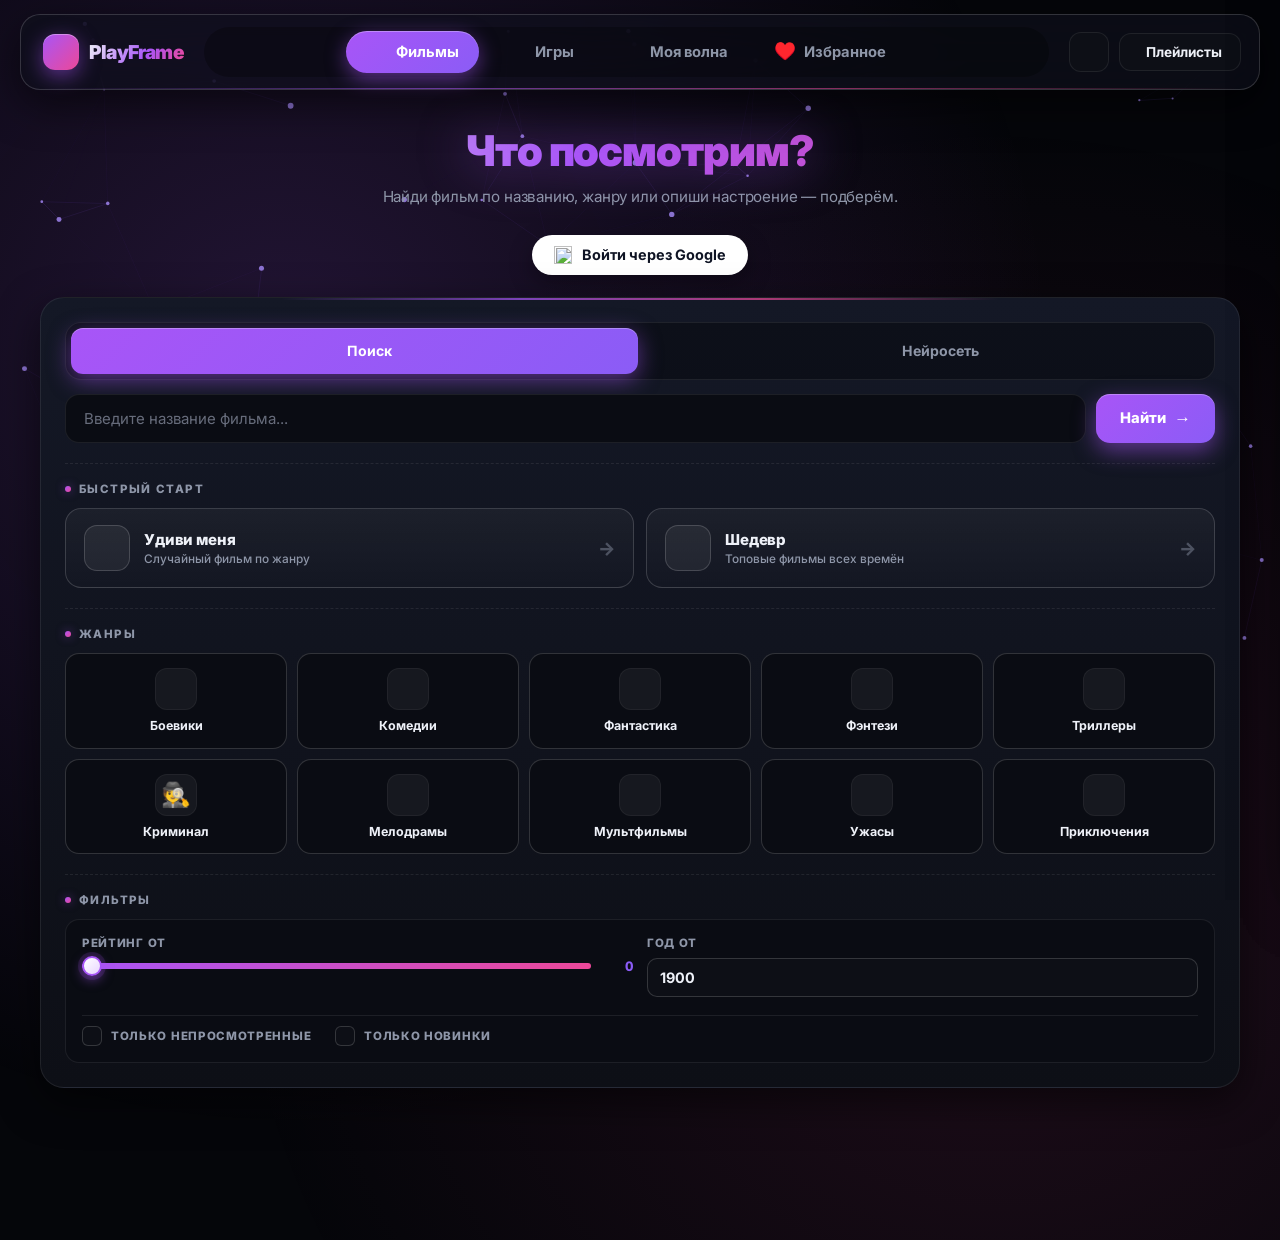
==== commit cf0f7d21: "Update" ====
--- a/index.html
+++ b/index.html
@@ -27,6 +27,9 @@
       </button>
       <button class="nav-link nav-wave" id="nav-wave" onclick="switchMainTab('wave')">
         <span class="nav-ico"></span><span class="nav-lbl">Моя волна</span>
+      </button>
+      <button class="nav-link nav-fav" id="nav-favorites" onclick="switchMainTab('favorites')">
+        <span class="nav-ico">♥</span><span class="nav-lbl">Избранное</span>
       </button>
     </nav>
 
@@ -148,6 +151,7 @@
       <div id="results" class="results"></div>
       <button id="load-more" class="load-more" style="display: none;">Показать ещё</button>
     </section>
+
     <!-- ===================== ИГРЫ ===================== -->
     <section id="section-games" class="main-section">
       <div class="hero-block">
@@ -266,7 +270,6 @@
       <div id="games-results" class="results"></div>
       <button id="games-load-more" class="load-more" style="display: none;">Показать ещё</button>
     </section>
-
     <!-- ===================== МОЯ ВОЛНА ===================== -->
     <section id="section-wave" class="main-section">
       <div class="hero-block">
@@ -282,6 +285,22 @@
       <div id="wave-stats" class="wave-stats"></div>
       <div id="wave-info" class="results-info"></div>
       <div id="wave-results" class="results"></div>
+    </section>
+
+    <!-- ===================== ИЗБРАННОЕ ===================== -->
+    <section id="section-favorites" class="main-section">
+      <div class="hero-block">
+        <h1 class="hero-title">♥ Избранное</h1>
+        <p class="hero-subtitle">Игры, которые вы сохранили, и фильмы из ваших плейлистов</p>
+      </div>
+
+      <div class="type-switch" id="favorites-switch">
+        <button data-fav="games" class="active" onclick="switchFavoritesType('games')"> Игры</button>
+        <button data-fav="movies" onclick="switchFavoritesType('movies')"> Фильмы</button>
+      </div>
+
+      <div id="favorites-info" class="results-info"></div>
+      <div id="favorites-results" class="results"></div>
     </section>
   </main>
 
--- a/style.css
+++ b/style.css
@@ -1,6 +1,6 @@
 /* ============================================================  
-   PlayFrame — Neon Glass UI v8  
-   Стили разбиты на 2 части для удобства  
+   PlayFrame — Neon Glass UI v9  
+   Добавлено: .nav-fav (розовый градиент), #favorites-switch  
    ============================================================ */
 
 :root {
@@ -64,9 +64,8 @@
   letter-spacing: -0.011em;
 }
 
-/* Эмодзи в спец-элементах */
 .logo-mark, .nav-ico, .tab-ico, .qc-mark, .mg-ico, .mc-ico,
-.hi-ico, .pl-ico, .card-rating, .emoji {
+.hi-ico, .pl-ico, .card-rating, .emoji, .card-fav-btn {
   font-family: var(--font-emoji);
   font-variant-emoji: emoji;
   line-height: 1;
@@ -211,6 +210,15 @@
   background: linear-gradient(135deg, #06b6d4, #8b5cf6);
   box-shadow: 0 6px 20px rgba(6, 182, 212, 0.5), inset 0 1px 0 rgba(255, 255, 255, 0.3);
 }
+/* НОВОЕ: Избранное — розово-красный градиент */
+.nav-fav.active {
+  background: linear-gradient(135deg, #ec4899, #ef4444);
+  box-shadow: 0 6px 20px rgba(236, 72, 153, 0.55), inset 0 1px 0 rgba(255, 255, 255, 0.3);
+}
+.nav-fav.active .nav-ico {
+  color: #fff;
+  transform: scale(1.15);
+}
 
 .actions { display: flex; gap: 10px; align-items: center; }
 .btn-icon {
@@ -813,6 +821,11 @@
   color: #ffffff;
   box-shadow: 0 4px 16px var(--accent-glow);
 }
+/* Для избранного — свой оттенок */
+#favorites-switch button.active {
+  background: linear-gradient(135deg, #ec4899, #ef4444);
+  box-shadow: 0 4px 16px rgba(236, 72, 153, 0.5);
+}
 
 /* ============ WAVE STATS ============ */
 .wave-stats {
@@ -1026,6 +1039,7 @@
   display: grid;
   grid-template-columns: repeat(auto-fill, minmax(180px, 1fr));
   gap: 20px;
+  min-height: 60px;
 }
 .card {
   background: linear-gradient(180deg, var(--bg-card-hi) 0%, var(--bg-card) 100%);
@@ -1753,7 +1767,6 @@
   transition: all 0.25s ease;
 }
 .btn-primary:hover { transform: translateY(-1px); box-shadow: 0 8px 22px var(--accent-glow); }
-
 .input {
   width: 100%;
   padding: 11px 14px;
@@ -1835,6 +1848,11 @@
   opacity: 0.6;
   font-family: var(--font-emoji);
 }
+#favorites-results .empty::before {
+  content: '♥';
+  color: #ec4899;
+  opacity: 0.4;
+}
 
 /* ============ MOBILE ============ */
 @media (max-width: 1024px) {
@@ -1846,7 +1864,8 @@
   .top-bar { top: 8px; padding: 10px 14px; gap: 10px; }
   .logo-text { display: none; }
   .main-nav { order: 3; width: 100%; justify-content: center; padding: 3px; }
-  .nav-link { padding: 9px 14px; font-size: 0.82rem; }
+  .nav-link { padding: 9px 12px; font-size: 0.8rem; }
+  .nav-link .nav-lbl { font-size: 0.78rem; }
   .actions { gap: 6px; }
   .btn-text span:not(.pl-ico) { display: none; }
   .btn-text { padding: 10px 12px; }
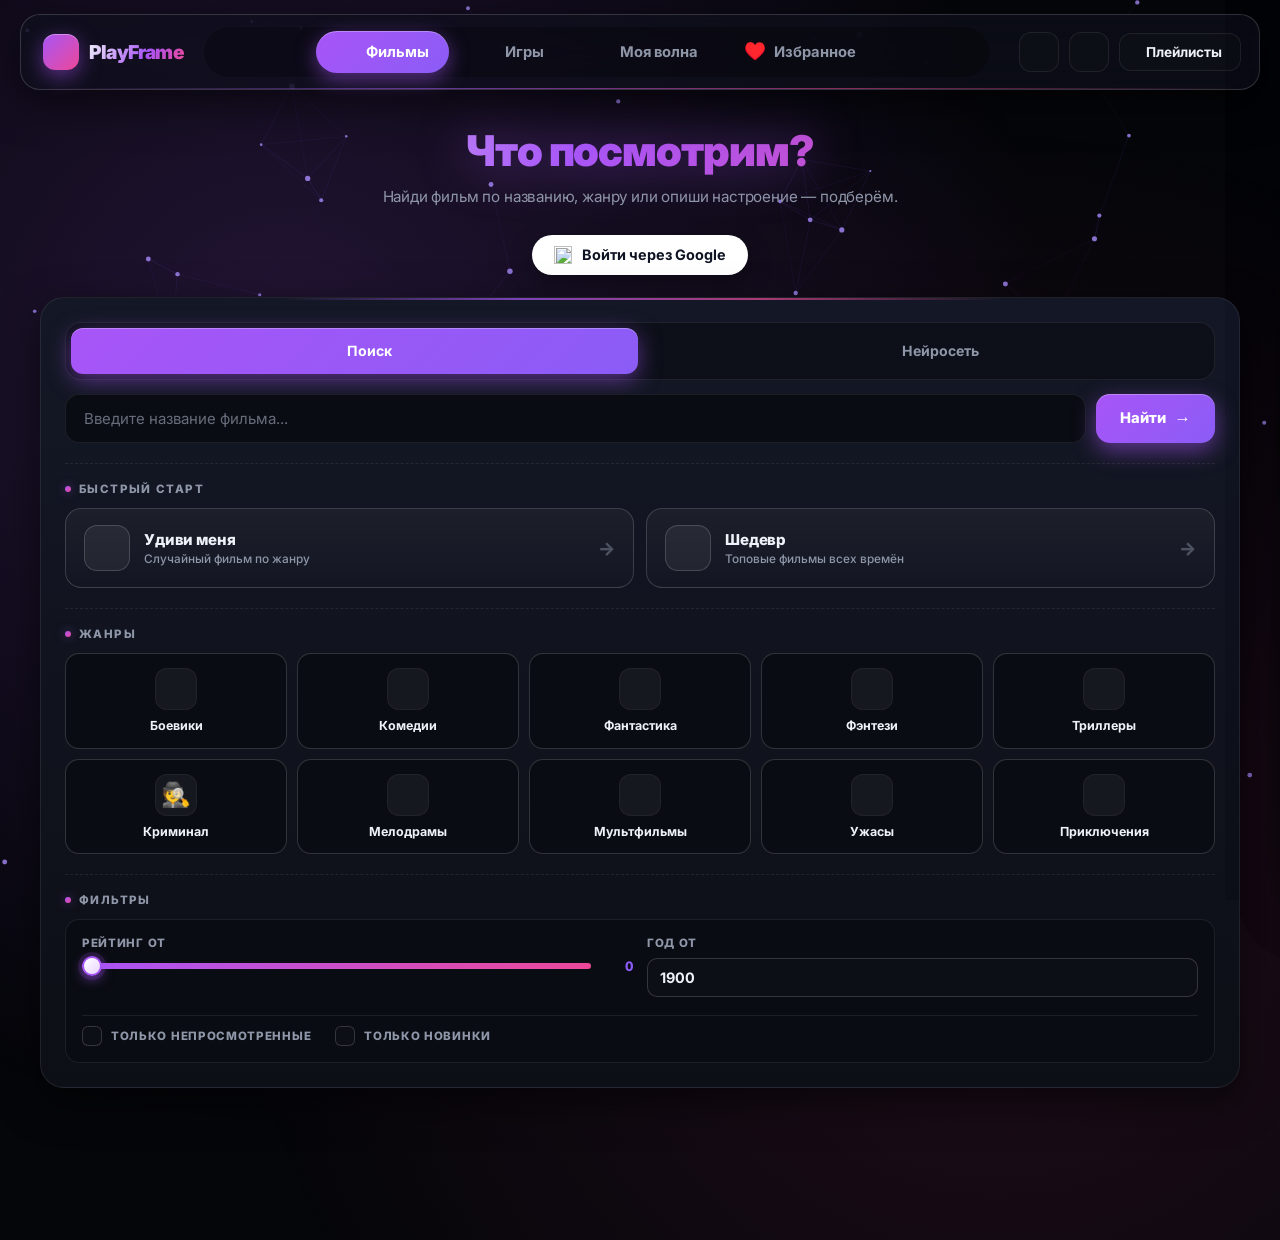
==== commit 69093dab: "Update" ====
--- a/index.html
+++ b/index.html
@@ -12,6 +12,7 @@
   <div class="bg-glow"></div>
   <canvas id="bg-canvas"></canvas>
 
+  <!-- ===================== TOPBAR ===================== -->
   <header class="top-bar glass-panel">
     <div class="logo">
       <span class="logo-mark"></span>
@@ -34,6 +35,8 @@
     </nav>
 
     <div class="actions">
+      <span id="sync-status" class="sync-status" title="Статус синхронизации"></span>
+      <button id="pc-toggle" class="btn-icon" title="Мой ПК"></button>
       <button id="settings-toggle" class="btn-icon" title="Настройки"></button>
       <button id="playlists-toggle" class="btn-text" title="Плейлисты">
         <span class="pl-ico"></span><span>Плейлисты</span>
@@ -276,12 +279,10 @@
         <h1 class="hero-title"> Моя волна</h1>
         <p class="hero-subtitle">Персональные рекомендации на основе ваших интересов, избранного и предпочтений</p>
       </div>
-
       <div class="type-switch" id="wave-switch">
         <button data-wave="games" class="active" onclick="switchWaveType('games')"> Игры</button>
         <button data-wave="movies" onclick="switchWaveType('movies')"> Фильмы</button>
       </div>
-
       <div id="wave-stats" class="wave-stats"></div>
       <div id="wave-info" class="results-info"></div>
       <div id="wave-results" class="results"></div>
@@ -291,14 +292,12 @@
     <section id="section-favorites" class="main-section">
       <div class="hero-block">
         <h1 class="hero-title">♥ Избранное</h1>
-        <p class="hero-subtitle">Игры, которые вы сохранили, и фильмы из ваших плейлистов</p>
-      </div>
-
+        <p class="hero-subtitle">Сохранённые игры и фильмы — синхронизируются со всеми устройствами</p>
+      </div>
       <div class="type-switch" id="favorites-switch">
         <button data-fav="games" class="active" onclick="switchFavoritesType('games')"> Игры</button>
         <button data-fav="movies" onclick="switchFavoritesType('movies')"> Фильмы</button>
       </div>
-
       <div id="favorites-info" class="results-info"></div>
       <div id="favorites-results" class="results"></div>
     </section>
@@ -330,8 +329,17 @@
       </div>
     </div>
     <div class="setting-group">
+      <label>Облако</label>
+      <button id="force-sync-btn" class="reset-btn" style="border-color:#06b6d4;color:#06b6d4;margin-bottom:10px;">
+         Синхронизировать сейчас  
+      </button>
+      <div id="force-sync-info" style="font-size:0.75rem;color:var(--text-muted);text-align:center;margin-top:6px;"></div>
+    </div>
+    <div class="setting-group">
       <label>Мои предпочтения</label>
-      <button id="clear-wave-stats" class="reset-btn" style="border-color:#f59e0b;color:#f59e0b;"> Сбросить историю интересов</button>
+      <button id="clear-wave-stats" class="reset-btn" style="border-color:#f59e0b;color:#f59e0b;">
+         Сбросить историю интересов  
+      </button>
     </div>
     <button id="settings-reset" class="reset-btn">Сбросить оформление</button>
   </aside>
@@ -347,6 +355,45 @@
       <button id="playlist-create-btn">Создать</button>
     </div>
     <div id="playlists-list" class="playlists-list"></div>
+  </aside>
+
+  <!-- ===================== МОЙ ПК ===================== -->
+  <aside id="pc-panel" class="side-panel">
+    <div class="panel-header">
+      <h2> Мой компьютер</h2>
+      <button id="pc-close" class="btn-icon">✕</button>
+    </div>
+
+    <div class="setting-group">
+      <label>Процессор (CPU)</label>
+      <input type="text" id="pc-cpu-input" class="input" list="cpu-list"
+             placeholder="Intel Core i5-12400 / Ryzen 5 5600X">
+      <div id="pc-cpu-tier" class="pc-tier"></div>
+    </div>
+
+    <div class="setting-group">
+      <label>Видеокарта (GPU)</label>
+      <input type="text" id="pc-gpu-input" class="input" list="gpu-list"
+             placeholder="RTX 3060 / RX 6600 XT">
+      <div id="pc-gpu-tier" class="pc-tier"></div>
+    </div>
+
+    <div class="setting-group">
+      <label>Оперативная память</label>
+      <div class="row" id="pc-ram-row">
+        <button data-ram="4">4 GB</button>
+        <button data-ram="8">8 GB</button>
+        <button data-ram="16" class="active">16 GB</button>
+        <button data-ram="32">32 GB</button>
+        <button data-ram="64">64 GB</button>
+      </div>
+    </div>
+
+    <button id="pc-save" class="btn-primary" style="width:100%; margin-top:14px;"> Сохранить ПК</button>
+
+    <div style="font-size:0.75rem; color:var(--text-muted); text-align:center; margin-top:10px;">
+      Синхронизируется со всеми устройствами через Firebase  
+    </div>
   </aside>
 
   <!-- ===================== МОДАЛКИ ===================== -->
@@ -393,11 +440,15 @@
 
   <div id="toast" class="toast"></div>
 
+  <!-- ===================== DATALISTS ===================== -->
+  <datalist id="cpu-list"></datalist>
+  <datalist id="gpu-list"></datalist>
+
   <!-- ===================== FIREBASE ===================== -->
   <script type="module">
     import { initializeApp } from "https://www.gstatic.com/firebasejs/10.12.0/firebase-app.js";
     import { getAuth, GoogleAuthProvider, signInWithPopup, signOut, onAuthStateChanged } from "https://www.gstatic.com/firebasejs/10.12.0/firebase-auth.js";
-    import { getFirestore, doc, setDoc, getDoc } from "https://www.gstatic.com/firebasejs/10.12.0/firebase-firestore.js";
+    import { getFirestore, doc, setDoc, getDoc, onSnapshot } from "https://www.gstatic.com/firebasejs/10.12.0/firebase-firestore.js";
 
     const firebaseConfig = {
       apiKey: "AIzaSyBd7a0IJ_54SacowpCs4EZF5BIFKy-3qxw",
@@ -421,6 +472,7 @@
     window.firebaseDoc = doc;
     window.firebaseSetDoc = setDoc;
     window.firebaseGetDoc = getDoc;
+    window.firebaseOnSnapshot = onSnapshot;
 
     window.dispatchEvent(new Event('firebase-ready'));
   </script>
--- a/style.css
+++ b/style.css
@@ -1895,3 +1895,195 @@
   border: 2px solid var(--bg);
 }
 ::-webkit-scrollbar-thumb:hover { background: var(--accent-hover); }
+/* ============================================================ */
+/* МОЙ ПК — панель                                              */
+/* ============================================================ */
+.pc-tier {
+  font-size: 0.78rem;
+  margin-top: 8px;
+  font-weight: 700;
+  min-height: 1.1em;
+  transition: color 0.2s;
+}
+#pc-ram-row {
+  display: flex;
+  gap: 6px;
+}
+#pc-ram-row button {
+  flex: 1;
+  padding: 10px 4px;
+  border-radius: 10px;
+  border: 1px solid var(--border);
+  background: var(--bg-input);
+  color: var(--text);
+  font-family: var(--font-ui);
+  font-weight: 700;
+  font-size: 0.78rem;
+  cursor: pointer;
+  transition: all 0.25s ease;
+}
+#pc-ram-row button:hover { border-color: var(--accent); }
+#pc-ram-row button.active {
+  background: linear-gradient(135deg, var(--accent), var(--accent-hover));
+  color: #ffffff;
+  border-color: transparent;
+  box-shadow: 0 6px 18px var(--accent-glow);
+}
+
+/* ============================================================ */
+/* FPS-БЛОК в модалке игры                                      */
+/* ============================================================ */
+.fps-block {
+  margin-top: 18px;
+  padding: 16px 18px;
+  background: linear-gradient(135deg, rgba(16,185,129,0.08), rgba(59,130,246,0.06));
+  border: 1px solid rgba(16,185,129,0.35);
+  border-radius: 16px;
+  box-shadow: 0 0 30px rgba(16,185,129,0.1);
+}
+.fps-block-empty {
+  text-align: center;
+  background: linear-gradient(135deg, rgba(168,85,247,0.08), rgba(236,72,153,0.05));
+  border-color: rgba(168,85,247,0.35);
+  box-shadow: 0 0 30px rgba(168,85,247,0.1);
+}
+.fps-block-title {
+  font-family: var(--font-ui);
+  font-weight: 900;
+  font-size: 0.92rem;
+  margin-bottom: 12px;
+  color: var(--text);
+  display: flex;
+  align-items: center;
+  gap: 8px;
+}
+.fps-block-sub {
+  color: var(--text-muted);
+  font-size: 0.85rem;
+  line-height: 1.5;
+  margin-bottom: 14px;
+  max-width: 480px;
+  margin-left: auto;
+  margin-right: auto;
+}
+.fps-setup-btn {
+  width: 100%;
+  max-width: 320px;
+  margin: 0 auto;
+  display: block;
+}
+.fps-config {
+  display: flex;
+  flex-wrap: wrap;
+  gap: 8px;
+  align-items: center;
+  margin-bottom: 14px;
+  font-size: 0.78rem;
+}
+.fps-config span {
+  padding: 5px 11px;
+  background: rgba(255,255,255,0.05);
+  border: 1px solid var(--border-hi);
+  border-radius: 8px;
+  font-weight: 600;
+  color: var(--text);
+  font-family: var(--font-ui);
+}
+.fps-edit-btn {
+  background: transparent;
+  border: 1px solid var(--border-hi);
+  color: var(--text-muted);
+  padding: 5px 10px;
+  border-radius: 8px;
+  cursor: pointer;
+  margin-left: auto;
+  font-family: var(--font-ui);
+  font-size: 0.82rem;
+  font-weight: 700;
+  transition: all 0.2s ease;
+}
+.fps-edit-btn:hover {
+  color: var(--accent-hover);
+  border-color: var(--accent);
+  background: var(--accent-soft);
+}
+.fps-grid {
+  display: grid;
+  grid-template-columns: repeat(4, 1fr);
+  gap: 10px;
+  margin-bottom: 10px;
+}
+.fps-item {
+  text-align: center;
+  padding: 12px 8px;
+  border-radius: 12px;
+  background: rgba(0,0,0,0.3);
+  border: 1px solid var(--border-hi);
+  transition: transform 0.25s ease;
+}
+.fps-item:hover { transform: translateY(-2px); }
+.fps-label {
+  font-size: 0.68rem;
+  text-transform: uppercase;
+  letter-spacing: 0.08em;
+  color: var(--text-muted);
+  font-weight: 800;
+  margin-bottom: 6px;
+}
+.fps-value {
+  font-size: 1.7rem;
+  font-weight: 900;
+  font-variant-numeric: tabular-nums;
+  line-height: 1;
+  letter-spacing: -0.03em;
+}
+.fps-unit {
+  font-size: 0.62rem;
+  color: var(--text-muted);
+  font-weight: 700;
+  text-transform: uppercase;
+  letter-spacing: 0.08em;
+  margin-top: 3px;
+}
+.fps-bar {
+  margin-top: 8px;
+  height: 4px;
+  background: rgba(255,255,255,0.08);
+  border-radius: 4px;
+  overflow: hidden;
+}
+.fps-bar-fill {
+  height: 100%;
+  border-radius: 4px;
+  transition: width 0.65s cubic-bezier(0.2, 0.8, 0.2, 1);
+}
+.fps-note {
+  font-size: 0.7rem;
+  color: var(--text-muted);
+  text-align: center;
+  margin-top: 10px;
+  line-height: 1.4;
+}
+.fps-loading {
+  grid-column: 1 / -1;
+  text-align: center;
+  color: var(--text-muted);
+  font-size: 0.85rem;
+  padding: 16px 8px;
+  font-weight: 500;
+}
+.fps-error {
+  grid-column: 1 / -1;
+  text-align: center;
+  color: #f87171;
+  font-size: 0.85rem;
+  padding: 14px 8px;
+  font-weight: 600;
+}
+
+@media (max-width: 480px) {
+  .fps-grid { grid-template-columns: repeat(2, 1fr); gap: 8px; }
+  .fps-value { font-size: 1.4rem; }
+  .fps-config span { font-size: 0.72rem; }
+  #pc-ram-row button { font-size: 0.72rem; padding: 9px 2px; }
+}
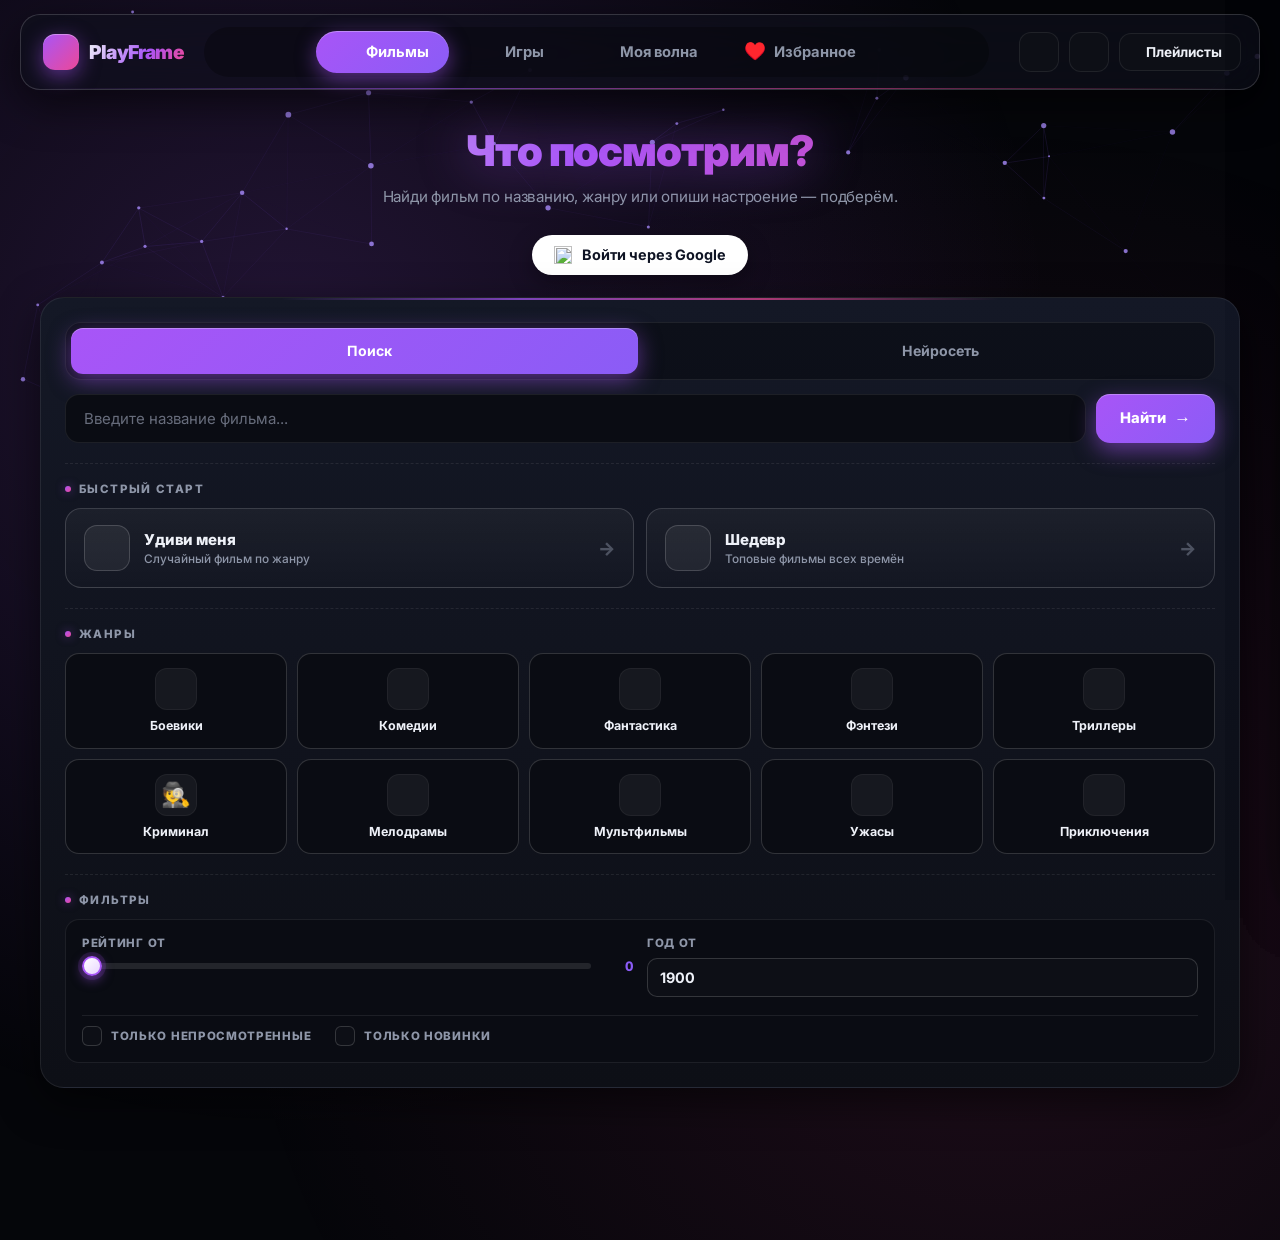
==== commit ef0e15aa: "Update" ====
--- a/index.html
+++ b/index.html
@@ -3,43 +3,47 @@
 <head>
   <meta charset="UTF-8">
   <meta name="viewport" content="width=device-width, initial-scale=1.0">
+  <meta name="description" content="PlayFrame — подбор фильмов и игр по настроению, персональная волна рекомендаций, избранное и плейлисты.">
+  <meta name="theme-color" content="#05060a">
   <title>PlayFrame</title>
   <link rel="stylesheet" href="style.css">
+  <link rel="preconnect" href="https://fonts.googleapis.com">
+  <link rel="preconnect" href="https://fonts.gstatic.com" crossorigin>
   <link href="https://fonts.googleapis.com/css2?family=Inter:wght@400;500;600;700;800;900&display=swap" rel="stylesheet">
-  <script src="https://cdnjs.cloudflare.com/ajax/libs/PapaParse/5.3.2/papaparse.min.js"></script>
+  <script src="https://cdnjs.cloudflare.com/ajax/libs/PapaParse/5.3.2/papaparse.min.js" defer></script>
 </head>
 <body>
-  <div class="bg-glow"></div>
-  <canvas id="bg-canvas"></canvas>
+  <div class="bg-glow" aria-hidden="true"></div>
+  <canvas id="bg-canvas" aria-hidden="true"></canvas>
 
   <!-- ===================== TOPBAR ===================== -->
   <header class="top-bar glass-panel">
     <div class="logo">
-      <span class="logo-mark"></span>
+      <span class="logo-mark" aria-hidden="true"></span>
       <span class="logo-text">PlayFrame</span>
     </div>
 
-    <nav class="main-nav">
-      <button class="nav-link active" id="nav-movies" onclick="switchMainTab('movies')">
-        <span class="nav-ico"></span><span class="nav-lbl">Фильмы</span>
-      </button>
-      <button class="nav-link" id="nav-games" onclick="switchMainTab('games')">
-        <span class="nav-ico"></span><span class="nav-lbl">Игры</span>
-      </button>
-      <button class="nav-link nav-wave" id="nav-wave" onclick="switchMainTab('wave')">
-        <span class="nav-ico"></span><span class="nav-lbl">Моя волна</span>
-      </button>
-      <button class="nav-link nav-fav" id="nav-favorites" onclick="switchMainTab('favorites')">
-        <span class="nav-ico">♥</span><span class="nav-lbl">Избранное</span>
+    <nav class="main-nav" aria-label="Основная навигация">
+      <button type="button" class="nav-link active" id="nav-movies" onclick="switchMainTab('movies')">
+        <span class="nav-ico" aria-hidden="true"></span><span class="nav-lbl">Фильмы</span>
+      </button>
+      <button type="button" class="nav-link" id="nav-games" onclick="switchMainTab('games')">
+        <span class="nav-ico" aria-hidden="true"></span><span class="nav-lbl">Игры</span>
+      </button>
+      <button type="button" class="nav-link nav-wave" id="nav-wave" onclick="switchMainTab('wave')">
+        <span class="nav-ico" aria-hidden="true"></span><span class="nav-lbl">Моя волна</span>
+      </button>
+      <button type="button" class="nav-link nav-fav" id="nav-favorites" onclick="switchMainTab('favorites')">
+        <span class="nav-ico" aria-hidden="true">♥</span><span class="nav-lbl">Избранное</span>
       </button>
     </nav>
 
     <div class="actions">
-      <span id="sync-status" class="sync-status" title="Статус синхронизации"></span>
-      <button id="pc-toggle" class="btn-icon" title="Мой ПК"></button>
-      <button id="settings-toggle" class="btn-icon" title="Настройки"></button>
-      <button id="playlists-toggle" class="btn-text" title="Плейлисты">
-        <span class="pl-ico"></span><span>Плейлисты</span>
+      <span id="sync-status" class="sync-status" title="Статус синхронизации" aria-live="polite"></span>
+      <button type="button" id="pc-toggle" class="btn-icon" title="Мой ПК" aria-label="Мой ПК"></button>
+      <button type="button" id="settings-toggle" class="btn-icon" title="Настройки" aria-label="Настройки"></button>
+      <button type="button" id="playlists-toggle" class="btn-text" title="Плейлисты">
+        <span class="pl-ico" aria-hidden="true"></span><span>Плейлисты</span>
       </button>
     </div>
   </header>
@@ -53,7 +57,7 @@
       </div>
 
       <div class="auth-block">
-        <button id="google-login-btn" class="google-btn">
+        <button type="button" id="google-login-btn" class="google-btn">
           <img src="https://www.gstatic.com/firebasejs/ui/2.0.0/images/auth/google.svg" width="18" height="18" alt="">
           Войти через Google  
         </button>
@@ -62,80 +66,80 @@
 
       <div class="control-panel glass-panel">
         <div class="tabs">
-          <button class="tab-btn active" data-target="tab-name">
-            <span class="tab-ico"></span><span class="tab-lbl">Поиск</span>
+          <button type="button" class="tab-btn active" data-target="tab-name">
+            <span class="tab-ico" aria-hidden="true"></span><span class="tab-lbl">Поиск</span>
           </button>
-          <button class="tab-btn" data-target="tab-ai">
-            <span class="tab-ico"></span><span class="tab-lbl">Нейросеть</span>
+          <button type="button" class="tab-btn" data-target="tab-ai">
+            <span class="tab-ico" aria-hidden="true"></span><span class="tab-lbl">Нейросеть</span>
           </button>
         </div>
 
         <div id="tab-name" class="tab-content active">
-          <div class="input-row">
-            <input type="text" id="search-input" placeholder="Введите название фильма...">
-            <button id="search-btn"><span>Найти</span><span class="btn-ico">→</span></button>
-          </div>
+          <form class="input-row" onsubmit="document.getElementById('search-btn').click(); return false;">
+            <input type="text" id="search-input" placeholder="Введите название фильма..." aria-label="Название фильма">
+            <button type="button" id="search-btn"><span>Найти</span><span class="btn-ico" aria-hidden="true">→</span></button>
+          </form>
         </div>
 
         <div id="tab-ai" class="tab-content">
-          <div class="input-row">
-            <input type="text" id="ai-input" placeholder="Опиши, что хочется: «грустное про океан», «как Марсианин»">
-            <button id="ai-button"><span>Подобрать</span><span class="btn-ico">→</span></button>
-          </div>
-          <p id="ai-status" class="status"></p>
-        </div>
-
-        <div class="panel-section">
-          <div class="section-title"><span class="st-dot"></span>Быстрый старт</div>
+          <form class="input-row" onsubmit="document.getElementById('ai-button').click(); return false;">
+            <input type="text" id="ai-input" placeholder="Опиши, что хочется: «грустное про океан», «как Марсианин»" aria-label="Описание настроения">
+            <button type="button" id="ai-button"><span>Подобрать</span><span class="btn-ico" aria-hidden="true">→</span></button>
+          </form>
+          <p id="ai-status" class="status" aria-live="polite"></p>
+        </div>
+
+        <div class="panel-section">
+          <div class="section-title"><span class="st-dot" aria-hidden="true"></span>Быстрый старт</div>
           <div class="quick-grid">
-            <button id="random-btn" class="quick-card quick-random">
-              <span class="qc-mark"></span>
+            <button type="button" id="random-btn" class="quick-card quick-random">
+              <span class="qc-mark" aria-hidden="true"></span>
               <div class="qc-body">
                 <div class="qc-title">Удиви меня</div>
                 <div class="qc-sub">Случайный фильм по жанру</div>
               </div>
-              <span class="qc-arrow">→</span>
+              <span class="qc-arrow" aria-hidden="true">→</span>
             </button>
-            <button id="masterpiece-btn" class="quick-card quick-gold">
-              <span class="qc-mark"></span>
+            <button type="button" id="masterpiece-btn" class="quick-card quick-gold">
+              <span class="qc-mark" aria-hidden="true"></span>
               <div class="qc-body">
                 <div class="qc-title">Шедевр</div>
                 <div class="qc-sub">Топовые фильмы всех времён</div>
               </div>
-              <span class="qc-arrow">→</span>
+              <span class="qc-arrow" aria-hidden="true">→</span>
             </button>
           </div>
         </div>
 
         <div class="panel-section">
-          <div class="section-title"><span class="st-dot"></span>Жанры</div>
+          <div class="section-title"><span class="st-dot" aria-hidden="true"></span>Жанры</div>
           <div class="mood-grid" id="moods">
-            <button data-mood="action"><span class="mg-ico"></span><span class="mg-lbl">Боевики</span></button>
-            <button data-mood="comedy"><span class="mg-ico"></span><span class="mg-lbl">Комедии</span></button>
-            <button data-mood="scifi"><span class="mg-ico"></span><span class="mg-lbl">Фантастика</span></button>
-            <button data-mood="fantasy"><span class="mg-ico"></span><span class="mg-lbl">Фэнтези</span></button>
-            <button data-mood="thriller"><span class="mg-ico"></span><span class="mg-lbl">Триллеры</span></button>
-            <button data-mood="crime"><span class="mg-ico">🕵️</span><span class="mg-lbl">Криминал</span></button>
-            <button data-mood="romance"><span class="mg-ico"></span><span class="mg-lbl">Мелодрамы</span></button>
-            <button data-mood="cartoon"><span class="mg-ico"></span><span class="mg-lbl">Мультфильмы</span></button>
-            <button data-mood="horror"><span class="mg-ico"></span><span class="mg-lbl">Ужасы</span></button>
-            <button data-mood="adventure"><span class="mg-ico"></span><span class="mg-lbl">Приключения</span></button>
-          </div>
-        </div>
-
-        <div class="panel-section">
-          <div class="section-title"><span class="st-dot"></span>Фильтры</div>
+            <button type="button" data-mood="action"><span class="mg-ico" aria-hidden="true"></span><span class="mg-lbl">Боевики</span></button>
+            <button type="button" data-mood="comedy"><span class="mg-ico" aria-hidden="true"></span><span class="mg-lbl">Комедии</span></button>
+            <button type="button" data-mood="scifi"><span class="mg-ico" aria-hidden="true"></span><span class="mg-lbl">Фантастика</span></button>
+            <button type="button" data-mood="fantasy"><span class="mg-ico" aria-hidden="true"></span><span class="mg-lbl">Фэнтези</span></button>
+            <button type="button" data-mood="thriller"><span class="mg-ico" aria-hidden="true"></span><span class="mg-lbl">Триллеры</span></button>
+            <button type="button" data-mood="crime"><span class="mg-ico" aria-hidden="true">🕵️</span><span class="mg-lbl">Криминал</span></button>
+            <button type="button" data-mood="romance"><span class="mg-ico" aria-hidden="true"></span><span class="mg-lbl">Мелодрамы</span></button>
+            <button type="button" data-mood="cartoon"><span class="mg-ico" aria-hidden="true"></span><span class="mg-lbl">Мультфильмы</span></button>
+            <button type="button" data-mood="horror"><span class="mg-ico" aria-hidden="true"></span><span class="mg-lbl">Ужасы</span></button>
+            <button type="button" data-mood="adventure"><span class="mg-ico" aria-hidden="true"></span><span class="mg-lbl">Приключения</span></button>
+          </div>
+        </div>
+
+        <div class="panel-section">
+          <div class="section-title"><span class="st-dot" aria-hidden="true"></span>Фильтры</div>
           <div class="filters-panel">
             <div class="filter-item">
-              <label>Рейтинг от</label>
+              <label for="rating-filter">Рейтинг от</label>
               <div class="filter-range">
                 <input type="range" id="rating-filter" min="0" max="10" step="0.5" value="0">
                 <span id="rating-value" class="ri-val">0</span>
               </div>
             </div>
             <div class="filter-item">
-              <label>Год от</label>
-              <input type="number" id="year-filter" min="1900" max="2026" value="1900">
+              <label for="year-filter">Год от</label>
+              <input type="number" id="year-filter" min="1900" max="2100" value="1900">
             </div>
             <div class="filter-item filter-checks">
               <label class="check-row"><input type="checkbox" id="filter-unwatched"><span>Только непросмотренные</span></label>
@@ -146,13 +150,13 @@
       </div>
 
       <div class="type-switch" id="type-switch" style="display: none;">
-        <button data-type="movie" class="active"> Фильмы</button>
-        <button data-type="series"> Сериалы</button>
-        <button data-type="cartoon"> Мультики</button>
-      </div>
-
-      <div id="results" class="results"></div>
-      <button id="load-more" class="load-more" style="display: none;">Показать ещё</button>
+        <button type="button" data-type="movie" class="active">Фильмы</button>
+        <button type="button" data-type="series">Сериалы</button>
+        <button type="button" data-type="cartoon">Мультики</button>
+      </div>
+
+      <div id="results" class="results" aria-live="polite"></div>
+      <button type="button" id="load-more" class="load-more" style="display: none;">Показать ещё</button>
     </section>
 
     <!-- ===================== ИГРЫ ===================== -->
@@ -164,78 +168,78 @@
 
       <div class="control-panel glass-panel">
         <div class="tabs">
-          <button class="game-tab-btn tab-btn active" data-target="game-tab-name">
-            <span class="tab-ico"></span><span class="tab-lbl">Поиск</span>
+          <button type="button" class="game-tab-btn tab-btn active" data-target="game-tab-name">
+            <span class="tab-ico" aria-hidden="true"></span><span class="tab-lbl">Поиск</span>
           </button>
-          <button class="game-tab-btn tab-btn" data-target="game-tab-ai">
-            <span class="tab-ico"></span><span class="tab-lbl">Нейросеть</span>
+          <button type="button" class="game-tab-btn tab-btn" data-target="game-tab-ai">
+            <span class="tab-ico" aria-hidden="true"></span><span class="tab-lbl">Нейросеть</span>
           </button>
         </div>
 
         <div id="game-tab-name" class="game-tab-content tab-content active">
-          <div class="input-row">
-            <input type="text" id="game-search-input" placeholder="Поиск игры по названию или описанию...">
-            <button id="game-search-btn"><span>Найти</span><span class="btn-ico">→</span></button>
-          </div>
+          <form class="input-row" onsubmit="document.getElementById('game-search-btn').click(); return false;">
+            <input type="text" id="game-search-input" placeholder="Поиск игры по названию или описанию..." aria-label="Название игры">
+            <button type="button" id="game-search-btn"><span>Найти</span><span class="btn-ico" aria-hidden="true">→</span></button>
+          </form>
         </div>
 
         <div id="game-tab-ai" class="game-tab-content tab-content">
-          <div class="input-row">
-            <input type="text" id="game-ai-input" placeholder="Опиши, во что хочешь поиграть: расслабиться, как Dark Souls, с сюжетом...">
-            <button id="game-ai-btn"><span>Подобрать</span><span class="btn-ico"></span></button>
-          </div>
-          <p id="game-ai-status" class="status"></p>
-
-          <div class="section-title" style="margin-top:16px;"><span class="st-dot"></span>Готовые подсказки</div>
+          <form class="input-row" onsubmit="document.getElementById('game-ai-btn').click(); return false;">
+            <input type="text" id="game-ai-input" placeholder="Опиши, во что хочешь поиграть: расслабиться, как Dark Souls, с сюжетом..." aria-label="Описание настроения игры">
+            <button type="button" id="game-ai-btn"><span>Подобрать</span><span class="btn-ico" aria-hidden="true"></span></button>
+          </form>
+          <p id="game-ai-status" class="status" aria-live="polite"></p>
+
+          <div class="section-title" style="margin-top:16px;"><span class="st-dot" aria-hidden="true"></span>Готовые подсказки</div>
           <div class="ai-hints">
-            <button class="ai-hint-chip" data-query="хочу расслабиться и отдохнуть"><span class="hi-ico"></span><div class="hi-body"><div class="hi-title">Расслабиться</div><div class="hi-sub">casual · chill</div></div></button>
-            <button class="ai-hint-chip" data-query="игра с глубоким сюжетом и выборами"><span class="hi-ico"></span><div class="hi-body"><div class="hi-title">Глубокий сюжет</div><div class="hi-sub">narrative · choice</div></div></button>
-            <button class="ai-hint-chip" data-query="сложная игра с высокой сложностью как Dark Souls"><span class="hi-ico"></span><div class="hi-body"><div class="hi-title">Хардкор</div><div class="hi-sub">souls-like · challenge</div></div></button>
-            <button class="ai-hint-chip" data-query="короткая игра на вечер до 5 часов"><span class="hi-ico"></span><div class="hi-body"><div class="hi-title">На вечер</div><div class="hi-sub">short · до 5 часов</div></div></button>
-            <button class="ai-hint-chip" data-query="игра для компании с друзьями онлайн"><span class="hi-ico"></span><div class="hi-body"><div class="hi-title">С друзьями</div><div class="hi-sub">co-op · multiplayer</div></div></button>
-            <button class="ai-hint-chip" data-query="самая лучшая игра всех времен"><span class="hi-ico"></span><div class="hi-body"><div class="hi-title">Шедевр</div><div class="hi-sub">top-rated · classic</div></div></button>
-          </div>
-        </div>
-
-        <div class="panel-section">
-          <div class="section-title"><span class="st-dot"></span>Быстрый старт</div>
+            <button type="button" class="ai-hint-chip" data-query="хочу расслабиться и отдохнуть"><span class="hi-ico" aria-hidden="true"></span><div class="hi-body"><div class="hi-title">Расслабиться</div><div class="hi-sub">casual · chill</div></div></button>
+            <button type="button" class="ai-hint-chip" data-query="игра с глубоким сюжетом и выборами"><span class="hi-ico" aria-hidden="true"></span><div class="hi-body"><div class="hi-title">Глубокий сюжет</div><div class="hi-sub">narrative · choice</div></div></button>
+            <button type="button" class="ai-hint-chip" data-query="сложная игра с высокой сложностью как Dark Souls"><span class="hi-ico" aria-hidden="true"></span><div class="hi-body"><div class="hi-title">Хардкор</div><div class="hi-sub">souls-like · challenge</div></div></button>
+            <button type="button" class="ai-hint-chip" data-query="короткая игра на вечер до 5 часов"><span class="hi-ico" aria-hidden="true"></span><div class="hi-body"><div class="hi-title">На вечер</div><div class="hi-sub">short · до 5 часов</div></div></button>
+            <button type="button" class="ai-hint-chip" data-query="игра для компании с друзьями онлайн"><span class="hi-ico" aria-hidden="true"></span><div class="hi-body"><div class="hi-title">С друзьями</div><div class="hi-sub">co-op · multiplayer</div></div></button>
+            <button type="button" class="ai-hint-chip" data-query="самая лучшая игра всех времен"><span class="hi-ico" aria-hidden="true"></span><div class="hi-body"><div class="hi-title">Шедевр</div><div class="hi-sub">top-rated · classic</div></div></button>
+          </div>
+        </div>
+
+        <div class="panel-section">
+          <div class="section-title"><span class="st-dot" aria-hidden="true"></span>Быстрый старт</div>
           <div class="quick-grid">
-            <button id="game-random-btn" class="quick-card quick-random">
-              <span class="qc-mark"></span>
+            <button type="button" id="game-random-btn" class="quick-card quick-random">
+              <span class="qc-mark" aria-hidden="true"></span>
               <div class="qc-body">
                 <div class="qc-title">Удиви меня</div>
                 <div class="qc-sub">Случайное настроение</div>
               </div>
-              <span class="qc-arrow">→</span>
+              <span class="qc-arrow" aria-hidden="true">→</span>
             </button>
-            <button id="game-popular-btn" class="quick-card quick-fire">
-              <span class="qc-mark"></span>
+            <button type="button" id="game-popular-btn" class="quick-card quick-fire">
+              <span class="qc-mark" aria-hidden="true"></span>
               <div class="qc-body">
                 <div class="qc-title">Популярное</div>
                 <div class="qc-sub">Топ по отзывам</div>
               </div>
-              <span class="qc-arrow">→</span>
+              <span class="qc-arrow" aria-hidden="true">→</span>
             </button>
           </div>
         </div>
 
         <div class="panel-section">
-          <div class="section-title"><span class="st-dot"></span>Настроение</div>
+          <div class="section-title"><span class="st-dot" aria-hidden="true"></span>Настроение</div>
           <div class="mood-chips" id="game-moods">
-            <button class="mood-chip active" data-mood="all"><span class="mc-ico"></span><span class="mc-lbl">Все</span></button>
-            <button class="mood-chip" data-mood="relax"><span class="mc-ico"></span><span class="mc-lbl">Расслабиться</span></button>
-            <button class="mood-chip" data-mood="action"><span class="mc-ico"></span><span class="mc-lbl">Экшен</span></button>
-            <button class="mood-chip" data-mood="story"><span class="mc-ico"></span><span class="mc-lbl">Сюжет</span></button>
-            <button class="mood-chip" data-mood="hardcore"><span class="mc-ico"></span><span class="mc-lbl">Хардкор</span></button>
-            <button class="mood-chip" data-mood="horror"><span class="mc-ico"></span><span class="mc-lbl">Хоррор</span></button>
-          </div>
-        </div>
-
-        <div class="panel-section">
-          <div class="section-title"><span class="st-dot"></span>Фильтры</div>
+            <button type="button" class="mood-chip active" data-mood="all"><span class="mc-ico" aria-hidden="true"></span><span class="mc-lbl">Все</span></button>
+            <button type="button" class="mood-chip" data-mood="relax"><span class="mc-ico" aria-hidden="true"></span><span class="mc-lbl">Расслабиться</span></button>
+            <button type="button" class="mood-chip" data-mood="action"><span class="mc-ico" aria-hidden="true"></span><span class="mc-lbl">Экшен</span></button>
+            <button type="button" class="mood-chip" data-mood="story"><span class="mc-ico" aria-hidden="true"></span><span class="mc-lbl">Сюжет</span></button>
+            <button type="button" class="mood-chip" data-mood="hardcore"><span class="mc-ico" aria-hidden="true"></span><span class="mc-lbl">Хардкор</span></button>
+            <button type="button" class="mood-chip" data-mood="horror"><span class="mc-ico" aria-hidden="true"></span><span class="mc-lbl">Хоррор</span></button>
+          </div>
+        </div>
+
+        <div class="panel-section">
+          <div class="section-title"><span class="st-dot" aria-hidden="true"></span>Фильтры</div>
           <div class="filters-panel filters-games">
             <div class="filter-item">
-              <label> Цена</label>
+              <label for="game-price-filter">Цена</label>
               <select id="game-price-filter" class="filter-select">
                 <option value="all">Любая</option>
                 <option value="free">Бесплатные</option>
@@ -245,7 +249,7 @@
               </select>
             </div>
             <div class="filter-item">
-              <label> Год</label>
+              <label for="game-year-filter">Год</label>
               <select id="game-year-filter" class="filter-select">
                 <option value="all">Все годы</option>
                 <option value="2020+">2020 и новее</option>
@@ -256,7 +260,7 @@
               </select>
             </div>
             <div class="filter-item">
-              <label> Сортировка</label>
+              <label for="game-sort-filter">Сортировка</label>
               <select id="game-sort-filter" class="filter-select">
                 <option value="popular">Сначала популярные</option>
                 <option value="metacritic">По Metacritic</option>
@@ -269,23 +273,33 @@
       </div>
 
       <div id="game-loader" class="results-info">Загрузка базы игр...</div>
-      <div id="games-count" class="results-info"></div>
-      <div id="games-results" class="results"></div>
-      <button id="games-load-more" class="load-more" style="display: none;">Показать ещё</button>
+
+      <!-- Панель с кнопкой производительности -->
+      <div class="games-toolbar">
+        <div id="games-count" class="results-info" aria-live="polite"></div>
+        <button type="button" id="perf-toggle-btn" class="btn-perf" title="Показать FPS на вашем ПК">
+          <span class="bp-ico" aria-hidden="true"></span>
+          <span class="bp-lbl">Показать производительность</span>
+        </button>
+      </div>
+
+      <div id="games-results" class="results" aria-live="polite"></div>
+      <button type="button" id="games-load-more" class="load-more" style="display: none;">Показать ещё</button>
     </section>
+
     <!-- ===================== МОЯ ВОЛНА ===================== -->
     <section id="section-wave" class="main-section">
       <div class="hero-block">
-        <h1 class="hero-title"> Моя волна</h1>
+        <h1 class="hero-title">Моя волна</h1>
         <p class="hero-subtitle">Персональные рекомендации на основе ваших интересов, избранного и предпочтений</p>
       </div>
       <div class="type-switch" id="wave-switch">
-        <button data-wave="games" class="active" onclick="switchWaveType('games')"> Игры</button>
-        <button data-wave="movies" onclick="switchWaveType('movies')"> Фильмы</button>
+        <button type="button" data-wave="games" class="active" onclick="switchWaveType('games')">Игры</button>
+        <button type="button" data-wave="movies" onclick="switchWaveType('movies')">Фильмы</button>
       </div>
       <div id="wave-stats" class="wave-stats"></div>
       <div id="wave-info" class="results-info"></div>
-      <div id="wave-results" class="results"></div>
+      <div id="wave-results" class="results" aria-live="polite"></div>
     </section>
 
     <!-- ===================== ИЗБРАННОЕ ===================== -->
@@ -295,84 +309,84 @@
         <p class="hero-subtitle">Сохранённые игры и фильмы — синхронизируются со всеми устройствами</p>
       </div>
       <div class="type-switch" id="favorites-switch">
-        <button data-fav="games" class="active" onclick="switchFavoritesType('games')"> Игры</button>
-        <button data-fav="movies" onclick="switchFavoritesType('movies')"> Фильмы</button>
+        <button type="button" data-fav="games" class="active" onclick="switchFavoritesType('games')">Игры</button>
+        <button type="button" data-fav="movies" onclick="switchFavoritesType('movies')">Фильмы</button>
       </div>
       <div id="favorites-info" class="results-info"></div>
-      <div id="favorites-results" class="results"></div>
+      <div id="favorites-results" class="results" aria-live="polite"></div>
     </section>
   </main>
 
   <!-- ===================== НАСТРОЙКИ ===================== -->
-  <aside id="settings-panel" class="side-panel">
+  <aside id="settings-panel" class="side-panel" aria-hidden="true">
     <div class="panel-header">
       <h2>Настройки</h2>
-      <button id="settings-close" class="btn-icon">✕</button>
+      <button type="button" id="settings-close" class="btn-icon" aria-label="Закрыть настройки">✕</button>
     </div>
     <div class="setting-group">
       <label>Цвет акцента</label>
       <div class="color-row">
-        <button class="color-dot" data-accent="blue" style="background:#3b82f6"></button>
-        <button class="color-dot" data-accent="purple" style="background:#a855f7"></button>
-        <button class="color-dot" data-accent="pink" style="background:#ec4899"></button>
-        <button class="color-dot" data-accent="green" style="background:#10b981"></button>
-        <button class="color-dot" data-accent="orange" style="background:#f59e0b"></button>
-        <button class="color-dot" data-accent="red" style="background:#ef4444"></button>
-        <button class="color-dot" data-accent="cyan" style="background:#06b6d4"></button>
+        <button type="button" class="color-dot" data-accent="blue" style="background:#3b82f6" aria-label="Синий"></button>
+        <button type="button" class="color-dot" data-accent="purple" style="background:#a855f7" aria-label="Фиолетовый"></button>
+        <button type="button" class="color-dot" data-accent="pink" style="background:#ec4899" aria-label="Розовый"></button>
+        <button type="button" class="color-dot" data-accent="green" style="background:#10b981" aria-label="Зелёный"></button>
+        <button type="button" class="color-dot" data-accent="orange" style="background:#f59e0b" aria-label="Оранжевый"></button>
+        <button type="button" class="color-dot" data-accent="red" style="background:#ef4444" aria-label="Красный"></button>
+        <button type="button" class="color-dot" data-accent="cyan" style="background:#06b6d4" aria-label="Голубой"></button>
       </div>
     </div>
     <div class="setting-group">
       <label>Тема</label>
       <div class="row">
-        <button class="theme-btn active" data-theme="dark"> Тёмная</button>
-        <button class="theme-btn" data-theme="light"> Светлая</button>
+        <button type="button" class="theme-btn active" data-theme="dark">Тёмная</button>
+        <button type="button" class="theme-btn" data-theme="light">Светлая</button>
       </div>
     </div>
     <div class="setting-group">
       <label>Облако</label>
-      <button id="force-sync-btn" class="reset-btn" style="border-color:#06b6d4;color:#06b6d4;margin-bottom:10px;">
-         Синхронизировать сейчас  
+      <button type="button" id="force-sync-btn" class="reset-btn" style="border-color:#06b6d4;color:#06b6d4;margin-bottom:10px;">
+        Синхронизировать сейчас  
       </button>
       <div id="force-sync-info" style="font-size:0.75rem;color:var(--text-muted);text-align:center;margin-top:6px;"></div>
     </div>
     <div class="setting-group">
       <label>Мои предпочтения</label>
-      <button id="clear-wave-stats" class="reset-btn" style="border-color:#f59e0b;color:#f59e0b;">
-         Сбросить историю интересов  
-      </button>
-    </div>
-    <button id="settings-reset" class="reset-btn">Сбросить оформление</button>
+      <button type="button" id="clear-wave-stats" class="reset-btn" style="border-color:#f59e0b;color:#f59e0b;">
+        Сбросить историю интересов  
+      </button>
+    </div>
+    <button type="button" id="settings-reset" class="reset-btn">Сбросить оформление</button>
   </aside>
 
   <!-- ===================== ПЛЕЙЛИСТЫ ===================== -->
-  <aside id="playlists-panel" class="side-panel">
+  <aside id="playlists-panel" class="side-panel" aria-hidden="true">
     <div class="panel-header">
       <h2>Плейлисты</h2>
-      <button id="playlists-close" class="btn-icon">✕</button>
+      <button type="button" id="playlists-close" class="btn-icon" aria-label="Закрыть плейлисты">✕</button>
     </div>
     <div class="playlist-create">
-      <input type="text" id="playlist-name-input" placeholder="Название...">
-      <button id="playlist-create-btn">Создать</button>
+      <input type="text" id="playlist-name-input" placeholder="Название..." aria-label="Название плейлиста">
+      <button type="button" id="playlist-create-btn">Создать</button>
     </div>
     <div id="playlists-list" class="playlists-list"></div>
   </aside>
 
   <!-- ===================== МОЙ ПК ===================== -->
-  <aside id="pc-panel" class="side-panel">
+  <aside id="pc-panel" class="side-panel" aria-hidden="true">
     <div class="panel-header">
-      <h2> Мой компьютер</h2>
-      <button id="pc-close" class="btn-icon">✕</button>
-    </div>
-
-    <div class="setting-group">
-      <label>Процессор (CPU)</label>
+      <h2>Мой компьютер</h2>
+      <button type="button" id="pc-close" class="btn-icon" aria-label="Закрыть панель ПК">✕</button>
+    </div>
+
+    <div class="setting-group">
+      <label for="pc-cpu-input">Процессор (CPU)</label>
       <input type="text" id="pc-cpu-input" class="input" list="cpu-list"
              placeholder="Intel Core i5-12400 / Ryzen 5 5600X">
       <div id="pc-cpu-tier" class="pc-tier"></div>
     </div>
 
     <div class="setting-group">
-      <label>Видеокарта (GPU)</label>
+      <label for="pc-gpu-input">Видеокарта (GPU)</label>
       <input type="text" id="pc-gpu-input" class="input" list="gpu-list"
              placeholder="RTX 3060 / RX 6600 XT">
       <div id="pc-gpu-tier" class="pc-tier"></div>
@@ -381,15 +395,15 @@
     <div class="setting-group">
       <label>Оперативная память</label>
       <div class="row" id="pc-ram-row">
-        <button data-ram="4">4 GB</button>
-        <button data-ram="8">8 GB</button>
-        <button data-ram="16" class="active">16 GB</button>
-        <button data-ram="32">32 GB</button>
-        <button data-ram="64">64 GB</button>
-      </div>
-    </div>
-
-    <button id="pc-save" class="btn-primary" style="width:100%; margin-top:14px;"> Сохранить ПК</button>
+        <button type="button" data-ram="4">4 GB</button>
+        <button type="button" data-ram="8">8 GB</button>
+        <button type="button" data-ram="16" class="active">16 GB</button>
+        <button type="button" data-ram="32">32 GB</button>
+        <button type="button" data-ram="64">64 GB</button>
+      </div>
+    </div>
+
+    <button type="button" id="pc-save" class="btn-primary" style="width:100%; margin-top:14px;">Сохранить ПК</button>
 
     <div style="font-size:0.75rem; color:var(--text-muted); text-align:center; margin-top:10px;">
       Синхронизируется со всеми устройствами через Firebase  
@@ -397,48 +411,48 @@
   </aside>
 
   <!-- ===================== МОДАЛКИ ===================== -->
-  <div id="movie-modal" class="modal">
+  <div id="movie-modal" class="modal" role="dialog" aria-modal="true" aria-hidden="true">
     <div class="modal-content">
-      <button id="movie-modal-close" class="btn-icon modal-close">✕</button>
+      <button type="button" id="movie-modal-close" class="btn-icon modal-close" aria-label="Закрыть">✕</button>
       <div id="movie-modal-body"></div>
     </div>
   </div>
 
-  <div id="game-modal" class="modal">
+  <div id="game-modal" class="modal" role="dialog" aria-modal="true" aria-hidden="true">
     <div class="modal-content">
-      <button id="game-modal-close" class="btn-icon modal-close">✕</button>
+      <button type="button" id="game-modal-close" class="btn-icon modal-close" aria-label="Закрыть">✕</button>
       <div id="game-modal-body"></div>
     </div>
   </div>
 
-  <div id="profile-modal" class="modal">
+  <div id="profile-modal" class="modal" role="dialog" aria-modal="true" aria-hidden="true">
     <div class="modal-content" style="max-width:420px;">
-      <button id="profile-modal-close" class="btn-icon modal-close">✕</button>
+      <button type="button" id="profile-modal-close" class="btn-icon modal-close" aria-label="Закрыть профиль">✕</button>
       <div style="padding:24px;">
         <h2>Профиль</h2>
         <div style="text-align:center; margin:18px 0;">
-          <img id="profile-avatar-img" style="width:84px; height:84px; border-radius:50%; object-fit:cover; border:3px solid var(--accent);">
-        </div>
-        <label class="setting-label">Имя</label>
+          <img id="profile-avatar-img" alt="Аватар" style="width:84px; height:84px; border-radius:50%; object-fit:cover; border:3px solid var(--accent);">
+        </div>
+        <label class="setting-label" for="profile-name-input">Имя</label>
         <input type="text" id="profile-name-input" class="input">
-        <label class="setting-label">Аватарка (URL)</label>
+        <label class="setting-label" for="profile-avatar-input">Аватарка (URL)</label>
         <input type="text" id="profile-avatar-input" class="input">
         <label class="setting-label">Цвет ника</label>
         <div class="color-row" style="margin-bottom:20px;">
-          <button class="profile-color-dot" data-color="#e8eaed" style="background:#e8eaed"></button>
-          <button class="profile-color-dot" data-color="#ff6b6b" style="background:#ff6b6b"></button>
-          <button class="profile-color-dot" data-color="#ffd76e" style="background:#ffd76e"></button>
-          <button class="profile-color-dot" data-color="#10b981" style="background:#10b981"></button>
-          <button class="profile-color-dot" data-color="#3b82f6" style="background:#3b82f6"></button>
-          <button class="profile-color-dot" data-color="#a855f7" style="background:#a855f7"></button>
+          <button type="button" class="profile-color-dot" data-color="#e8eaed" style="background:#e8eaed" aria-label="Белый"></button>
+          <button type="button" class="profile-color-dot" data-color="#ff6b6b" style="background:#ff6b6b" aria-label="Красный"></button>
+          <button type="button" class="profile-color-dot" data-color="#ffd76e" style="background:#ffd76e" aria-label="Жёлтый"></button>
+          <button type="button" class="profile-color-dot" data-color="#10b981" style="background:#10b981" aria-label="Зелёный"></button>
+          <button type="button" class="profile-color-dot" data-color="#3b82f6" style="background:#3b82f6" aria-label="Синий"></button>
+          <button type="button" class="profile-color-dot" data-color="#a855f7" style="background:#a855f7" aria-label="Фиолетовый"></button>
         </div>
         <div id="profile-stats" class="stats-box"></div>
-        <button id="profile-save-btn" class="btn-primary" style="width:100%; margin-top:20px;">Сохранить</button>
+        <button type="button" id="profile-save-btn" class="btn-primary" style="width:100%; margin-top:20px;">Сохранить</button>
       </div>
     </div>
   </div>
 
-  <div id="toast" class="toast"></div>
+  <div id="toast" class="toast" role="status" aria-live="polite"></div>
 
   <!-- ===================== DATALISTS ===================== -->
   <datalist id="cpu-list"></datalist>
--- a/style.css
+++ b/style.css
@@ -2087,3 +2087,81 @@
   .fps-config span { font-size: 0.72rem; }
   #pc-ram-row button { font-size: 0.72rem; padding: 9px 2px; }
 }
+/* ===== Производительность на карточках игр ===== */
+.games-toolbar {
+  display: flex;
+  align-items: center;
+  justify-content: space-between;
+  gap: 12px;
+  margin: 8px 0 18px;
+  flex-wrap: wrap;
+}
+.games-toolbar .results-info { margin: 0; }
+
+.btn-perf {
+  display: inline-flex;
+  align-items: center;
+  gap: 8px;
+  padding: 10px 18px;
+  border-radius: 12px;
+  border: 1px solid var(--border-hi);
+  background: linear-gradient(180deg, rgba(255,255,255,.06), rgba(255,255,255,.01));
+  color: var(--text);
+  font: 700 .82rem var(--font-ui);
+  cursor: pointer;
+  transition: .25s cubic-bezier(.2,.8,.2,1);
+  letter-spacing: -0.01em;
+}
+.btn-perf:hover {
+  border-color: var(--accent);
+  box-shadow: 0 8px 22px var(--accent-glow);
+  transform: translateY(-1px);
+}
+.btn-perf.active {
+  background: linear-gradient(135deg, #10b981, #059669);
+  color: #fff;
+  border-color: transparent;
+  box-shadow: 0 6px 20px rgba(16,185,129,.5);
+}
+body.light .btn-perf {
+  background: #fff;
+  border-color: rgba(15,20,36,.15);
+}
+
+.card-fps-mini {
+  display: flex;
+  gap: 4px;
+  margin-top: 8px;
+  padding: 8px 6px;
+  border-radius: 10px;
+  background: rgba(16,185,129,.08);
+  border: 1px solid rgba(16,185,129,.25);
+}
+body.light .card-fps-mini {
+  background: rgba(16,185,129,.06);
+}
+.card-fps-mini .cfm-item {
+  flex: 1;
+  text-align: center;
+  min-width: 0;
+}
+.card-fps-mini .cfm-lbl {
+  font: 800 .55rem/1 var(--font-ui);
+  text-transform: uppercase;
+  letter-spacing: .06em;
+  color: var(--text-muted);
+  margin-bottom: 3px;
+}
+.card-fps-mini .cfm-val {
+  font-size: .95rem;
+  font-weight: 900;
+  line-height: 1;
+  font-variant-numeric: tabular-nums;
+  letter-spacing: -0.03em;
+}
+
+@media (max-width: 480px) {
+  .card-fps-mini .cfm-val { font-size: .82rem; }
+  .card-fps-mini .cfm-lbl { font-size: .5rem; }
+  .games-toolbar .btn-perf { width: 100%; justify-content: center; }
+}
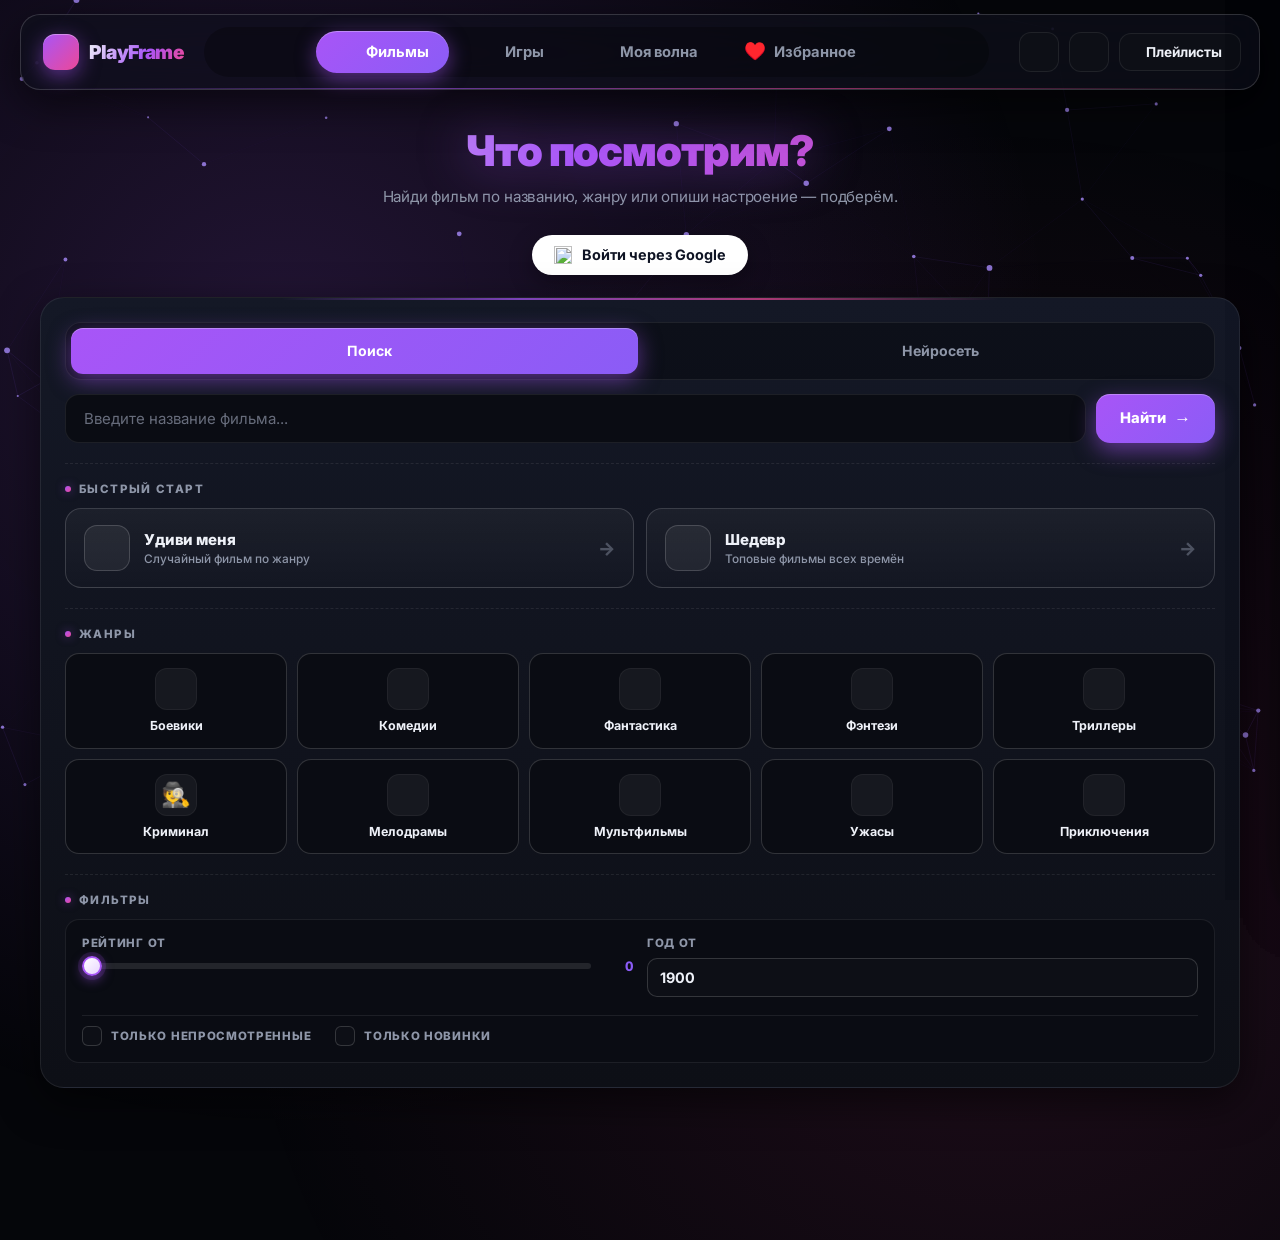
==== commit f5a897e0: "Update" ====
--- a/index.html
+++ b/index.html
@@ -16,7 +16,6 @@
   <div class="bg-glow" aria-hidden="true"></div>
   <canvas id="bg-canvas" aria-hidden="true"></canvas>
 
-  <!-- ===================== TOPBAR ===================== -->
   <header class="top-bar glass-panel">
     <div class="logo">
       <span class="logo-mark" aria-hidden="true"></span>
@@ -49,7 +48,6 @@
   </header>
 
   <main class="container">
-    <!-- ===================== ФИЛЬМЫ ===================== -->
     <section id="section-movies" class="main-section active">
       <div class="hero-block">
         <h1 class="hero-title">Что посмотрим?</h1>
@@ -159,7 +157,6 @@
       <button type="button" id="load-more" class="load-more" style="display: none;">Показать ещё</button>
     </section>
 
-    <!-- ===================== ИГРЫ ===================== -->
     <section id="section-games" class="main-section">
       <div class="hero-block">
         <h1 class="hero-title">Во что поиграем?</h1>
@@ -274,7 +271,6 @@
 
       <div id="game-loader" class="results-info">Загрузка базы игр...</div>
 
-      <!-- Панель с кнопкой производительности -->
       <div class="games-toolbar">
         <div id="games-count" class="results-info" aria-live="polite"></div>
         <button type="button" id="perf-toggle-btn" class="btn-perf" title="Показать FPS на вашем ПК">
@@ -287,7 +283,6 @@
       <button type="button" id="games-load-more" class="load-more" style="display: none;">Показать ещё</button>
     </section>
 
-    <!-- ===================== МОЯ ВОЛНА ===================== -->
     <section id="section-wave" class="main-section">
       <div class="hero-block">
         <h1 class="hero-title">Моя волна</h1>
@@ -302,7 +297,6 @@
       <div id="wave-results" class="results" aria-live="polite"></div>
     </section>
 
-    <!-- ===================== ИЗБРАННОЕ ===================== -->
     <section id="section-favorites" class="main-section">
       <div class="hero-block">
         <h1 class="hero-title">♥ Избранное</h1>
@@ -317,7 +311,6 @@
     </section>
   </main>
 
-  <!-- ===================== НАСТРОЙКИ ===================== -->
   <aside id="settings-panel" class="side-panel" aria-hidden="true">
     <div class="panel-header">
       <h2>Настройки</h2>
@@ -358,7 +351,6 @@
     <button type="button" id="settings-reset" class="reset-btn">Сбросить оформление</button>
   </aside>
 
-  <!-- ===================== ПЛЕЙЛИСТЫ ===================== -->
   <aside id="playlists-panel" class="side-panel" aria-hidden="true">
     <div class="panel-header">
       <h2>Плейлисты</h2>
@@ -371,7 +363,6 @@
     <div id="playlists-list" class="playlists-list"></div>
   </aside>
 
-  <!-- ===================== МОЙ ПК ===================== -->
   <aside id="pc-panel" class="side-panel" aria-hidden="true">
     <div class="panel-header">
       <h2>Мой компьютер</h2>
@@ -410,7 +401,6 @@
     </div>
   </aside>
 
-  <!-- ===================== МОДАЛКИ ===================== -->
   <div id="movie-modal" class="modal" role="dialog" aria-modal="true" aria-hidden="true">
     <div class="modal-content">
       <button type="button" id="movie-modal-close" class="btn-icon modal-close" aria-label="Закрыть">✕</button>
@@ -425,27 +415,106 @@
     </div>
   </div>
 
+  <!-- ============ ПРОФИЛЬ: РАСШИРЕННАЯ КАСТОМИЗАЦИЯ ============ -->
   <div id="profile-modal" class="modal" role="dialog" aria-modal="true" aria-hidden="true">
-    <div class="modal-content" style="max-width:420px;">
+    <div class="modal-content" style="max-width:540px;">
       <button type="button" id="profile-modal-close" class="btn-icon modal-close" aria-label="Закрыть профиль">✕</button>
       <div style="padding:24px;">
         <h2>Профиль</h2>
-        <div style="text-align:center; margin:18px 0;">
-          <img id="profile-avatar-img" alt="Аватар" style="width:84px; height:84px; border-radius:50%; object-fit:cover; border:3px solid var(--accent);">
-        </div>
-        <label class="setting-label" for="profile-name-input">Имя</label>
-        <input type="text" id="profile-name-input" class="input">
-        <label class="setting-label" for="profile-avatar-input">Аватарка (URL)</label>
-        <input type="text" id="profile-avatar-input" class="input">
+
+        <!-- Превью карточки -->
+        <div class="profile-preview" id="profile-preview">
+          <div class="pp-banner pb-none" id="profile-preview-banner"></div>
+          <div class="pp-body">
+            <div class="pp-avatar-wrap af-none" id="profile-preview-avatar-wrap">
+              <img id="profile-preview-avatar" alt="Аватар" src="https://via.placeholder.com/120x120/1a1d28/8f9bab?text=%3F">
+            </div>
+            <div class="pp-name ns-normal" id="profile-preview-name">Ваш ник</div>
+            <div class="pp-bio" id="profile-preview-bio">Коротко о себе</div>
+          </div>
+        </div>
+
+        <!-- Основные поля -->
+        <label class="setting-label" for="profile-name-input">Ник</label>
+        <input type="text" id="profile-name-input" class="input" maxlength="40" placeholder="Как тебя зовут на сайте">
+
+        <label class="setting-label" for="profile-avatar-input">Аватар (URL)</label>
+        <input type="text" id="profile-avatar-input" class="input" placeholder="https://...">
+
+        <label class="setting-label" for="profile-bio-input">О себе (до 120 символов)</label>
+        <input type="text" id="profile-bio-input" class="input" maxlength="120" placeholder="Люблю сюжетки и субтитры">
+
+        <!-- Рамка аватара -->
+        <div class="profile-pick-group">
+          <label class="setting-label">Рамка аватара</label>
+          <div class="pick-row" data-group="avatarFrame">
+            <button type="button" class="pick-btn" data-value="none">Без</button>
+            <button type="button" class="pick-btn" data-value="purple">Пурпур</button>
+            <button type="button" class="pick-btn" data-value="pink">Розовая</button>
+            <button type="button" class="pick-btn" data-value="gold">Золото</button>
+            <button type="button" class="pick-btn" data-value="neon">Неон</button>
+            <button type="button" class="pick-btn" data-value="rainbow">Радуга</button>
+            <button type="button" class="pick-btn" data-value="glow">Свечение</button>
+            <button type="button" class="pick-btn" data-value="leaf">Лайм</button>
+          </div>
+        </div>
+
+        <!-- Фон -->
+        <div class="profile-pick-group">
+          <label class="setting-label">Фон карточки</label>
+          <div class="pick-row" data-group="banner">
+            <button type="button" class="pick-btn" data-value="none">Тёмный</button>
+            <button type="button" class="pick-btn" data-value="sunset">Закат</button>
+            <button type="button" class="pick-btn" data-value="ocean">Океан</button>
+            <button type="button" class="pick-btn" data-value="forest">Лес</button>
+            <button type="button" class="pick-btn" data-value="neon">Неон</button>
+            <button type="button" class="pick-btn" data-value="galaxy">Галактика</button>
+            <button type="button" class="pick-btn" data-value="mono">Моно</button>
+            <button type="button" class="pick-btn" data-value="candy">Карамель</button>
+          </div>
+        </div>
+
+        <!-- Стиль ника -->
+        <div class="profile-pick-group">
+          <label class="setting-label">Стиль ника</label>
+          <div class="pick-row" data-group="nameStyle">
+            <button type="button" class="pick-btn" data-value="normal">Обычный</button>
+            <button type="button" class="pick-btn" data-value="gradient">Градиент</button>
+            <button type="button" class="pick-btn" data-value="neon">Неон</button>
+            <button type="button" class="pick-btn" data-value="glow">Свечение</button>
+            <button type="button" class="pick-btn" data-value="mono">Моно</button>
+          </div>
+        </div>
+
+        <!-- Бейдж -->
+        <div class="profile-pick-group">
+          <label class="setting-label">Бейдж рядом с ником</label>
+          <div class="pick-row" data-group="badge">
+            <button type="button" class="pick-btn" data-value="">Без</button>
+            <button type="button" class="pick-btn" data-value=""></button>
+            <button type="button" class="pick-btn" data-value=""></button>
+            <button type="button" class="pick-btn" data-value=""></button>
+            <button type="button" class="pick-btn" data-value=""></button>
+            <button type="button" class="pick-btn" data-value=""></button>
+            <button type="button" class="pick-btn" data-value=""></button>
+            <button type="button" class="pick-btn" data-value=""></button>
+            <button type="button" class="pick-btn" data-value=""></button>
+            <button type="button" class="pick-btn" data-value=""></button>
+          </div>
+        </div>
+
+        <!-- Цвет ника -->
         <label class="setting-label">Цвет ника</label>
         <div class="color-row" style="margin-bottom:20px;">
-          <button type="button" class="profile-color-dot" data-color="#e8eaed" style="background:#e8eaed" aria-label="Белый"></button>
+          <button type="button" class="profile-color-dot active" data-color="#e8eaed" style="background:#e8eaed" aria-label="Белый"></button>
           <button type="button" class="profile-color-dot" data-color="#ff6b6b" style="background:#ff6b6b" aria-label="Красный"></button>
           <button type="button" class="profile-color-dot" data-color="#ffd76e" style="background:#ffd76e" aria-label="Жёлтый"></button>
           <button type="button" class="profile-color-dot" data-color="#10b981" style="background:#10b981" aria-label="Зелёный"></button>
           <button type="button" class="profile-color-dot" data-color="#3b82f6" style="background:#3b82f6" aria-label="Синий"></button>
           <button type="button" class="profile-color-dot" data-color="#a855f7" style="background:#a855f7" aria-label="Фиолетовый"></button>
-        </div>
+          <button type="button" class="profile-color-dot" data-color="#ec4899" style="background:#ec4899" aria-label="Розовый"></button>
+        </div>
+
         <div id="profile-stats" class="stats-box"></div>
         <button type="button" id="profile-save-btn" class="btn-primary" style="width:100%; margin-top:20px;">Сохранить</button>
       </div>
@@ -454,11 +523,9 @@
 
   <div id="toast" class="toast" role="status" aria-live="polite"></div>
 
-  <!-- ===================== DATALISTS ===================== -->
   <datalist id="cpu-list"></datalist>
   <datalist id="gpu-list"></datalist>
 
-  <!-- ===================== FIREBASE ===================== -->
   <script type="module">
     import { initializeApp } from "https://www.gstatic.com/firebasejs/10.12.0/firebase-app.js";
     import { getAuth, GoogleAuthProvider, signInWithPopup, signOut, onAuthStateChanged } from "https://www.gstatic.com/firebasejs/10.12.0/firebase-auth.js";
--- a/style.css
+++ b/style.css
@@ -2165,3 +2165,164 @@
   .card-fps-mini .cfm-lbl { font-size: .5rem; }
   .games-toolbar .btn-perf { width: 100%; justify-content: center; }
 }
+/* ============================================================ */
+/* РАСШИРЕННАЯ КАСТОМИЗАЦИЯ ПРОФИЛЯ                                */
+/* ============================================================ */
+
+/* Обёртка аватара в топбаре */
+.user-avatar-wrap {
+  display: inline-flex;
+  align-items: center;
+  justify-content: center;
+  width: 42px;
+  height: 42px;
+  border-radius: 50%;
+  padding: 2px;
+  background: transparent;
+  flex-shrink: 0;
+  transition: box-shadow .3s ease, background .3s ease;
+}
+.user-avatar-wrap img {
+  width: 100%;
+  height: 100%;
+  border-radius: 50%;
+  object-fit: cover;
+  display: block;
+}
+.user-badge {
+  display: inline-block;
+  margin-right: 5px;
+  font-size: 1rem;
+  line-height: 1;
+  vertical-align: middle;
+}
+.user-name {
+  font-weight: 800;
+  letter-spacing: -0.01em;
+}
+
+/* Превью карточки профиля */
+.profile-preview {
+  position: relative;
+  border-radius: 16px;
+  overflow: hidden;
+  border: 1px solid var(--border-hi);
+  margin: 18px 0 22px;
+  background: var(--bg-card);
+}
+.pp-banner {
+  height: 72px;
+  background: #1f2937;
+  transition: background .3s ease;
+}
+.pp-body {
+  padding: 0 16px 16px;
+  margin-top: -32px;
+  text-align: center;
+}
+.pp-avatar-wrap {
+  display: inline-flex;
+  width: 64px;
+  height: 64px;
+  border-radius: 50%;
+  padding: 3px;
+  position: relative;
+  z-index: 1;
+  background: transparent;
+  transition: background .3s ease, box-shadow .3s ease;
+}
+.pp-avatar-wrap img {
+  width: 100%;
+  height: 100%;
+  border-radius: 50%;
+  object-fit: cover;
+  background: var(--bg-card);
+}
+.pp-name {
+  font-weight: 800;
+  font-size: 1.1rem;
+  margin-top: 10px;
+  letter-spacing: -0.02em;
+}
+.pp-bio {
+  color: var(--text-muted);
+  font-size: 0.82rem;
+  margin-top: 6px;
+  min-height: 1.2em;
+  word-break: break-word;
+  line-height: 1.4;
+}
+
+/* ===== Рамки аватара ===== */
+.af-none { background: transparent; }
+.af-purple   { background: linear-gradient(135deg, #a855f7, #ec4899); box-shadow: 0 0 12px rgba(168,85,247,.5); }
+.af-pink     { background: linear-gradient(135deg, #ec4899, #f472b6); box-shadow: 0 0 12px rgba(236,72,153,.5); }
+.af-gold     { background: linear-gradient(135deg, #fde68a, #f59e0b, #fbbf24); box-shadow: 0 0 14px rgba(245,158,11,.55); }
+.af-neon     { background: linear-gradient(135deg, #06b6d4, #a855f7); box-shadow: 0 0 16px rgba(6,182,212,.6); }
+.af-rainbow  { background: conic-gradient(from 0deg, #f87171, #fbbf24, #34d399, #3b82f6, #a855f7, #f87171); }
+.af-glow     { background: transparent; padding: 3px; box-shadow: 0 0 0 2px var(--accent), 0 0 0 5px var(--accent-soft), 0 0 20px var(--accent-glow); }
+.af-leaf     { background: linear-gradient(135deg, #34d399, #10b981); box-shadow: 0 0 12px rgba(16,185,129,.5); }
+
+/* ===== Фоны карточки ===== */
+.pb-none    { background: linear-gradient(135deg, #1f2937, #111827); }
+.pb-sunset  { background: linear-gradient(135deg, #f97316 0%, #ec4899 55%, #8b5cf6 100%); }
+.pb-ocean   { background: linear-gradient(135deg, #0ea5e9 0%, #06b6d4 55%, #14b8a6 100%); }
+.pb-forest  { background: linear-gradient(135deg, #166534 0%, #22c55e 55%, #86efac 100%); }
+.pb-neon    { background: linear-gradient(135deg, #a855f7 0%, #ec4899 50%, #06b6d4 100%); }
+.pb-galaxy  { background: linear-gradient(135deg, #1e1b4b 0%, #4c1d95 55%, #1e40af 100%); }
+.pb-mono    { background: linear-gradient(135deg, #374151 0%, #1f2937 100%); }
+.pb-candy   { background: linear-gradient(135deg, #fbbf24 0%, #f472b6 55%, #a78bfa 100%); }
+
+/* ===== Стили ника ===== */
+.ns-normal  { }
+.ns-gradient {
+  background: linear-gradient(120deg, currentColor 0%, var(--accent) 55%, var(--accent-2) 100%);
+  -webkit-background-clip: text;
+  -webkit-text-fill-color: transparent;
+  background-clip: text;
+}
+.ns-neon {
+  text-shadow: 0 0 6px currentColor, 0 0 18px currentColor;
+}
+.ns-glow {
+  text-shadow: 0 0 12px var(--accent-glow), 0 0 24px var(--accent-soft);
+}
+.ns-mono {
+  font-family: ui-monospace, SFMono-Regular, "Courier New", monospace;
+  letter-spacing: 0;
+}
+
+/* ===== Селекторы ===== */
+.profile-pick-group { margin-bottom: 18px; }
+.pick-row {
+  display: flex;
+  flex-wrap: wrap;
+  gap: 8px;
+  margin-top: 8px;
+}
+.pick-btn {
+  padding: 8px 14px;
+  border-radius: 10px;
+  border: 1px solid var(--border-hi);
+  background: var(--bg-input);
+  color: var(--text);
+  font: 700 0.8rem var(--font-ui);
+  cursor: pointer;
+  transition: all 0.22s ease;
+  min-width: 44px;
+  text-align: center;
+}
+.pick-btn:hover {
+  border-color: var(--accent);
+  box-shadow: 0 4px 14px var(--accent-soft);
+}
+.pick-btn.active {
+  background: linear-gradient(135deg, var(--accent), var(--accent-hover));
+  color: #fff;
+  border-color: transparent;
+  box-shadow: 0 4px 16px var(--accent-glow);
+}
+
+/* Светлая тема — небольшая поправка превью */
+body.light .pp-banner { filter: saturate(0.95); }
+body.light .pp-avatar-wrap img { background: #fff; }
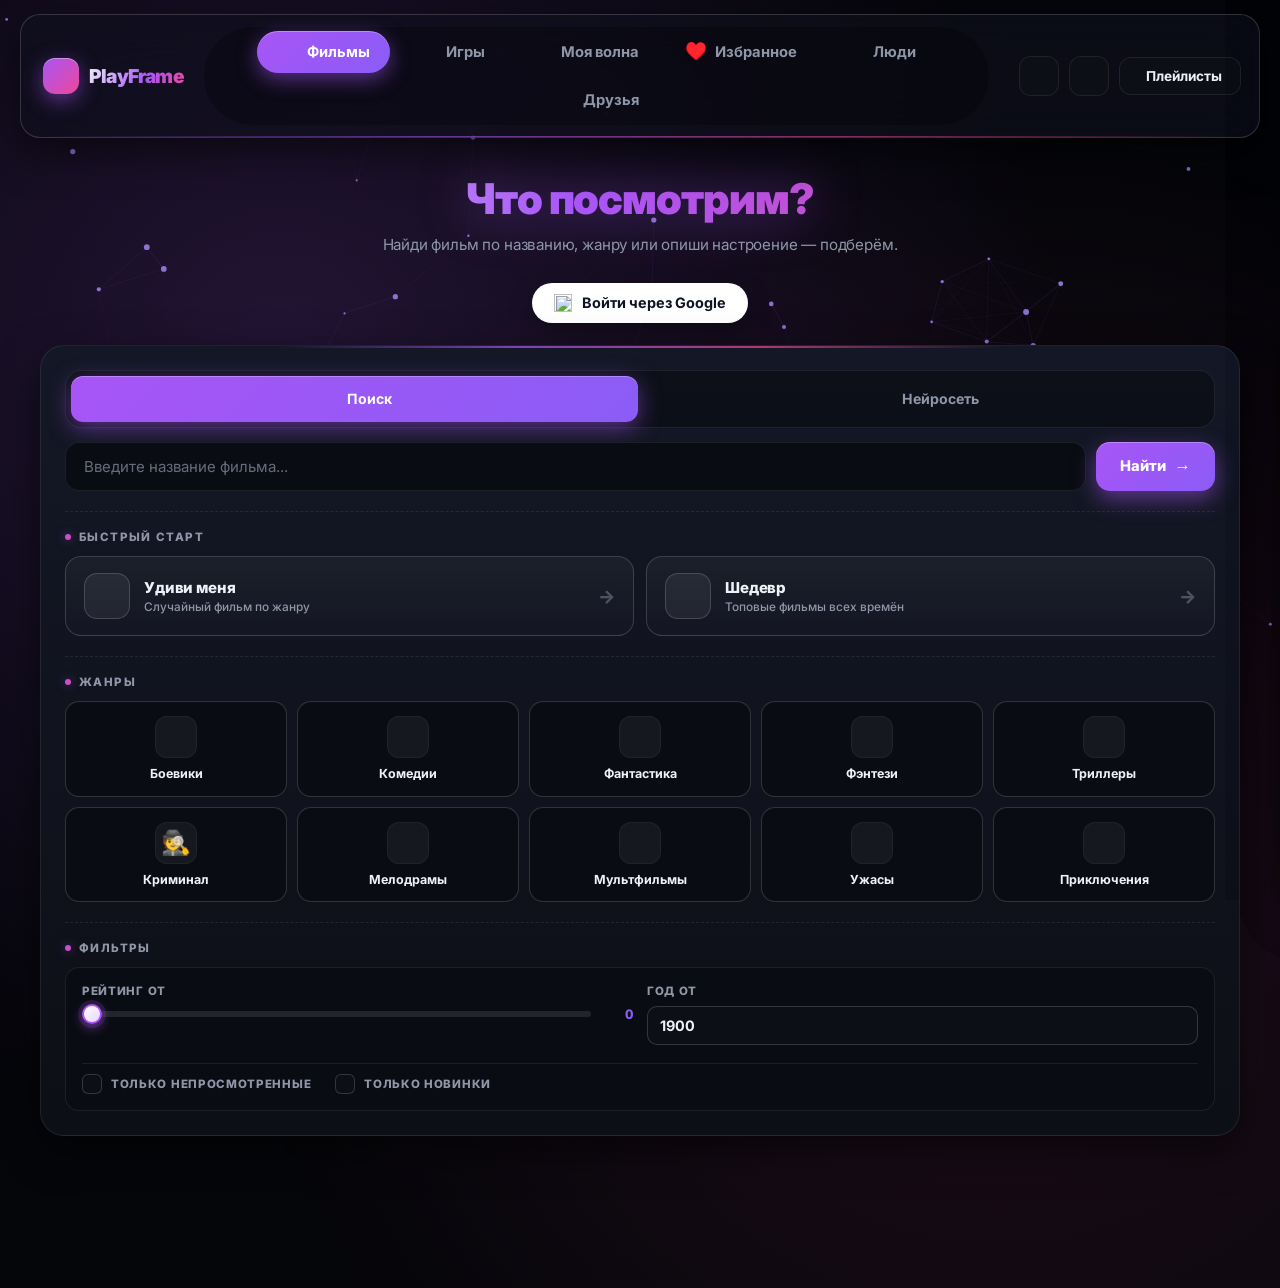
==== commit 5d4c820e: "Update" ====
--- a/index.html
+++ b/index.html
@@ -3,7 +3,7 @@
 <head>
   <meta charset="UTF-8">
   <meta name="viewport" content="width=device-width, initial-scale=1.0">
-  <meta name="description" content="PlayFrame — подбор фильмов и игр по настроению, персональная волна рекомендаций, избранное и плейлисты.">
+  <meta name="description" content="PlayFrame — подбор фильмов и игр, друзья по интересам, чаты.">
   <meta name="theme-color" content="#05060a">
   <title>PlayFrame</title>
   <link rel="stylesheet" href="style.css">
@@ -34,6 +34,13 @@
       </button>
       <button type="button" class="nav-link nav-fav" id="nav-favorites" onclick="switchMainTab('favorites')">
         <span class="nav-ico" aria-hidden="true">♥</span><span class="nav-lbl">Избранное</span>
+      </button>
+      <button type="button" class="nav-link nav-people" id="nav-people" onclick="switchMainTab('people')">
+        <span class="nav-ico" aria-hidden="true"></span><span class="nav-lbl">Люди</span>
+      </button>
+      <button type="button" class="nav-link nav-friends" id="nav-friends" onclick="switchMainTab('friends')">
+        <span class="nav-ico" aria-hidden="true"></span>
+        <span class="nav-lbl">Друзья <span id="friends-badge" class="nav-badge" style="display:none;">0</span></span>
       </button>
     </nav>
 
@@ -309,6 +316,50 @@
       <div id="favorites-info" class="results-info"></div>
       <div id="favorites-results" class="results" aria-live="polite"></div>
     </section>
+
+    <section id="section-people" class="main-section">
+      <div class="hero-block">
+        <h1 class="hero-title">Люди</h1>
+        <p class="hero-subtitle">Анкеты с похожими вкусами — пропускайте и отправляйте заявки в друзья</p>
+      </div>
+
+      <div class="type-switch" id="people-switch">
+        <button type="button" data-people="games" class="active" onclick="switchPeopleType('games')">Игры</button>
+        <button type="button" data-people="movies" onclick="switchPeopleType('movies')">Фильмы</button>
+      </div>
+
+      <div class="people-toolbar">
+        <div id="people-info" class="results-info" aria-live="polite"></div>
+        <button type="button" id="anketa-btn" class="btn-perf">
+          <span class="bp-ico" aria-hidden="true"></span>
+          <span class="bp-lbl">Заполнить анкету</span>
+        </button>
+      </div>
+
+      <div id="people-results" class="people-results" aria-live="polite"></div>
+    </section>
+
+    <section id="section-friends" class="main-section">
+      <div class="hero-block">
+        <h1 class="hero-title">Друзья</h1>
+        <p class="hero-subtitle">Заявки, друзья и переписка — всё синхронизируется через облако</p>
+      </div>
+
+      <div class="friends-grid">
+        <div class="friends-col">
+          <div class="section-title"><span class="st-dot" aria-hidden="true"></span>Входящие заявки</div>
+          <div id="inbound-list" class="requests-list"></div>
+
+          <div class="section-title" style="margin-top:24px;"><span class="st-dot" aria-hidden="true"></span>Мои заявки</div>
+          <div id="outbound-list" class="requests-list"></div>
+        </div>
+
+        <div class="friends-col">
+          <div class="section-title"><span class="st-dot" aria-hidden="true"></span>Мои друзья</div>
+          <div id="friends-list" class="friends-list"></div>
+        </div>
+      </div>
+    </section>
   </main>
 
   <aside id="settings-panel" class="side-panel" aria-hidden="true">
@@ -368,21 +419,16 @@
       <h2>Мой компьютер</h2>
       <button type="button" id="pc-close" class="btn-icon" aria-label="Закрыть панель ПК">✕</button>
     </div>
-
     <div class="setting-group">
       <label for="pc-cpu-input">Процессор (CPU)</label>
-      <input type="text" id="pc-cpu-input" class="input" list="cpu-list"
-             placeholder="Intel Core i5-12400 / Ryzen 5 5600X">
+      <input type="text" id="pc-cpu-input" class="input" list="cpu-list" placeholder="Intel Core i5-12400 / Ryzen 5 5600X">
       <div id="pc-cpu-tier" class="pc-tier"></div>
     </div>
-
     <div class="setting-group">
       <label for="pc-gpu-input">Видеокарта (GPU)</label>
-      <input type="text" id="pc-gpu-input" class="input" list="gpu-list"
-             placeholder="RTX 3060 / RX 6600 XT">
+      <input type="text" id="pc-gpu-input" class="input" list="gpu-list" placeholder="RTX 3060 / RX 6600 XT">
       <div id="pc-gpu-tier" class="pc-tier"></div>
     </div>
-
     <div class="setting-group">
       <label>Оперативная память</label>
       <div class="row" id="pc-ram-row">
@@ -393,9 +439,7 @@
         <button type="button" data-ram="64">64 GB</button>
       </div>
     </div>
-
     <button type="button" id="pc-save" class="btn-primary" style="width:100%; margin-top:14px;">Сохранить ПК</button>
-
     <div style="font-size:0.75rem; color:var(--text-muted); text-align:center; margin-top:10px;">
       Синхронизируется со всеми устройствами через Firebase  
     </div>
@@ -415,14 +459,11 @@
     </div>
   </div>
 
-  <!-- ============ ПРОФИЛЬ: РАСШИРЕННАЯ КАСТОМИЗАЦИЯ ============ -->
   <div id="profile-modal" class="modal" role="dialog" aria-modal="true" aria-hidden="true">
     <div class="modal-content" style="max-width:540px;">
       <button type="button" id="profile-modal-close" class="btn-icon modal-close" aria-label="Закрыть профиль">✕</button>
       <div style="padding:24px;">
         <h2>Профиль</h2>
-
-        <!-- Превью карточки -->
         <div class="profile-preview" id="profile-preview">
           <div class="pp-banner pb-none" id="profile-preview-banner"></div>
           <div class="pp-body">
@@ -434,7 +475,6 @@
           </div>
         </div>
 
-        <!-- Основные поля -->
         <label class="setting-label" for="profile-name-input">Ник</label>
         <input type="text" id="profile-name-input" class="input" maxlength="40" placeholder="Как тебя зовут на сайте">
 
@@ -444,7 +484,6 @@
         <label class="setting-label" for="profile-bio-input">О себе (до 120 символов)</label>
         <input type="text" id="profile-bio-input" class="input" maxlength="120" placeholder="Люблю сюжетки и субтитры">
 
-        <!-- Рамка аватара -->
         <div class="profile-pick-group">
           <label class="setting-label">Рамка аватара</label>
           <div class="pick-row" data-group="avatarFrame">
@@ -459,7 +498,6 @@
           </div>
         </div>
 
-        <!-- Фон -->
         <div class="profile-pick-group">
           <label class="setting-label">Фон карточки</label>
           <div class="pick-row" data-group="banner">
@@ -474,7 +512,6 @@
           </div>
         </div>
 
-        <!-- Стиль ника -->
         <div class="profile-pick-group">
           <label class="setting-label">Стиль ника</label>
           <div class="pick-row" data-group="nameStyle">
@@ -486,7 +523,6 @@
           </div>
         </div>
 
-        <!-- Бейдж -->
         <div class="profile-pick-group">
           <label class="setting-label">Бейдж рядом с ником</label>
           <div class="pick-row" data-group="badge">
@@ -503,7 +539,6 @@
           </div>
         </div>
 
-        <!-- Цвет ника -->
         <label class="setting-label">Цвет ника</label>
         <div class="color-row" style="margin-bottom:20px;">
           <button type="button" class="profile-color-dot active" data-color="#e8eaed" style="background:#e8eaed" aria-label="Белый"></button>
@@ -521,6 +556,112 @@
     </div>
   </div>
 
+  <div id="anketa-modal" class="modal" role="dialog" aria-modal="true" aria-hidden="true">
+    <div class="modal-content" style="max-width:640px;">
+      <button type="button" id="anketa-modal-close" class="btn-icon modal-close" aria-label="Закрыть">✕</button>
+      <div style="padding:24px;">
+        <h2>Анкета</h2>
+        <div class="anketa-tabs">
+          <button type="button" class="anketa-tab active" data-anketa="movies">Кино</button>
+          <button type="button" class="anketa-tab" data-anketa="games">Игры</button>
+        </div>
+
+        <div id="anketa-movies" class="anketa-section active">
+          <label class="setting-label" for="ak-movies-taste">Что смотришь чаще (через запятую)</label>
+          <input type="text" id="ak-movies-taste" class="input" placeholder="мейнстрим, авторское, сериалы">
+
+          <label class="setting-label" for="ak-movies-top">3 любимых фильма и почему</label>
+          <input type="text" id="ak-movies-top" class="input" placeholder="Пылающий, Сталкер, Отчаянные (за атмосферу)">
+
+          <label class="setting-label" for="ak-movies-format">Как обсуждать</label>
+          <select id="ak-movies-format" class="filter-select">
+            <option value="watch-together">Смотрим вместе со звонком</option>
+            <option value="separate">Смотрим отдельно и обсуждаем</option>
+            <option value="chat">Просто болтаем о кино</option>
+          </select>
+
+          <label class="setting-label" for="ak-movies-spoiler">Спойлеры</label>
+          <select id="ak-movies-spoiler" class="filter-select">
+            <option value="no">Никаких спойлеров</option>
+            <option value="soft">Без спойлеров к несмотренному</option>
+            <option value="yes">Можно всё обсуждать</option>
+          </select>
+
+          <label class="setting-label" for="ak-movies-dubbing">Дубляж</label>
+          <select id="ak-movies-dubbing" class="filter-select">
+            <option value="dub">Дубляж</option>
+            <option value="subs">Субтитры</option>
+          </select>
+
+          <label class="setting-label" for="ak-movies-schedule">Когда удобно (через запятую)</label>
+          <input type="text" id="ak-movies-schedule" class="input" placeholder="будни-вечер, выходные-день">
+
+          <label class="setting-label" for="ak-movies-about">О себе</label>
+          <textarea id="ak-movies-about" class="input" rows="2" maxlength="200"></textarea>
+        </div>
+
+        <div id="anketa-games" class="anketa-section">
+          <label class="setting-label" for="ak-games-taste">Во что играешь (через запятую)</label>
+          <input type="text" id="ak-games-taste" class="input" placeholder="Dota 2, CS2, Helldivers 2">
+
+          <label class="setting-label" for="ak-games-top">3 игры, ради которых заходишь</label>
+          <input type="text" id="ak-games-top" class="input" placeholder="Elden Ring, Deep Rock Galactic, It Takes Two">
+
+          <label class="setting-label" for="ak-games-platform">Платформа</label>
+          <select id="ak-games-platform" class="filter-select">
+            <option value="pc">PC</option>
+            <option value="ps">PlayStation</option>
+            <option value="xbox">Xbox</option>
+            <option value="switch">Switch</option>
+            <option value="mobile">Mobile</option>
+          </select>
+
+          <label class="setting-label" for="ak-games-goal">Цель</label>
+          <select id="ak-games-goal" class="filter-select">
+            <option value="ranked">Ранкед</option>
+            <option value="casual">Казуал</option>
+            <option value="coop">Кооп</option>
+            <option value="tournament">Турниры</option>
+          </select>
+
+          <label class="setting-label" for="ak-games-voice">Голосовой чат</label>
+          <select id="ak-games-voice" class="filter-select">
+            <option value="yes">Обязателен</option>
+            <option value="no">Не нужен</option>
+          </select>
+
+          <label class="setting-label" for="ak-games-schedule">Когда играю (через запятую)</label>
+          <input type="text" id="ak-games-schedule" class="input" placeholder="будни-вечер, выходные-день">
+
+          <label class="setting-label" for="ak-games-about">О себе</label>
+          <textarea id="ak-games-about" class="input" rows="2" maxlength="200"></textarea>
+        </div>
+
+        <button type="button" id="anketa-save-btn" class="btn-primary" style="width:100%; margin-top:20px;">Сохранить анкету</button>
+      </div>
+    </div>
+  </div>
+
+  <div id="chat-modal" class="modal" role="dialog" aria-modal="true" aria-hidden="true">
+    <div class="modal-content" style="max-width:540px;">
+      <button type="button" id="chat-modal-close" class="btn-icon modal-close" aria-label="Закрыть">✕</button>
+      <div class="chat-wrap">
+        <div class="chat-head">
+          <img id="chat-avatar" alt="">
+          <div>
+            <div id="chat-name" class="chat-name"></div>
+            <div class="chat-status">Личные сообщения</div>
+          </div>
+        </div>
+        <div id="chat-messages" class="chat-messages" aria-live="polite"></div>
+        <form id="chat-form" class="chat-form" onsubmit="return false;">
+          <input id="chat-input" type="text" class="input" placeholder="Сообщение..." maxlength="2000">
+          <button type="button" id="chat-send" class="btn-primary">→</button>
+        </form>
+      </div>
+    </div>
+  </div>
+
   <div id="toast" class="toast" role="status" aria-live="polite"></div>
 
   <datalist id="cpu-list"></datalist>
@@ -529,7 +670,11 @@
   <script type="module">
     import { initializeApp } from "https://www.gstatic.com/firebasejs/10.12.0/firebase-app.js";
     import { getAuth, GoogleAuthProvider, signInWithPopup, signOut, onAuthStateChanged } from "https://www.gstatic.com/firebasejs/10.12.0/firebase-auth.js";
-    import { getFirestore, doc, setDoc, getDoc, onSnapshot } from "https://www.gstatic.com/firebasejs/10.12.0/firebase-firestore.js";
+    import {
+      getFirestore, doc, setDoc, getDoc, onSnapshot,
+      collection, addDoc, updateDoc, deleteDoc,
+      query, where, orderBy, limit, getDocs, serverTimestamp  
+    } from "https://www.gstatic.com/firebasejs/10.12.0/firebase-firestore.js";
 
     const firebaseConfig = {
       apiKey: "AIzaSyBd7a0IJ_54SacowpCs4EZF5BIFKy-3qxw",
@@ -554,6 +699,16 @@
     window.firebaseSetDoc = setDoc;
     window.firebaseGetDoc = getDoc;
     window.firebaseOnSnapshot = onSnapshot;
+    window.firebaseCollection = collection;
+    window.firebaseAddDoc = addDoc;
+    window.firebaseUpdateDoc = updateDoc;
+    window.firebaseDeleteDoc = deleteDoc;
+    window.firebaseQuery = query;
+    window.firebaseWhere = where;
+    window.firebaseOrderBy = orderBy;
+    window.firebaseLimit = limit;
+    window.firebaseGetDocs = getDocs;
+    window.firebaseServerTimestamp = serverTimestamp;
 
     window.dispatchEvent(new Event('firebase-ready'));
   </script>
--- a/style.css
+++ b/style.css
@@ -2326,3 +2326,171 @@
 /* Светлая тема — небольшая поправка превью */
 body.light .pp-banner { filter: saturate(0.95); }
 body.light .pp-avatar-wrap img { background: #fff; }
+/* ============================================================ */
+/* ЛЮДИ / АНКЕТЫ / ДРУЗЬЯ / ЧАТ                                  */
+/* ============================================================ */
+
+.nav-badge {
+  display: inline-flex; align-items: center; justify-content: center;
+  min-width: 18px; height: 18px; padding: 0 5px;
+  border-radius: 999px;
+  background: #ef4444; color: #fff;
+  font-size: 0.68rem; font-weight: 900; margin-left: 4px;
+}
+
+.people-toolbar {
+  display: flex; align-items: center; justify-content: space-between;
+  gap: 12px; margin: 8px 0 18px; flex-wrap: wrap;
+}
+.people-toolbar .results-info { margin: 0; }
+
+.people-results {
+  display: grid;
+  grid-template-columns: repeat(auto-fill, minmax(260px, 1fr));
+  gap: 18px;
+}
+
+.person-card {
+  background: linear-gradient(180deg, var(--bg-card-hi), var(--bg-card));
+  border: 1px solid var(--border);
+  border-radius: 20px;
+  overflow: hidden;
+  display: flex; flex-direction: column;
+  transition: all .35s cubic-bezier(.2,.8,.2,1);
+}
+.person-card:hover {
+  transform: translateY(-4px);
+  border-color: var(--accent);
+  box-shadow: var(--shadow-lift), 0 0 40px var(--accent-soft);
+}
+
+.pc-head { display: flex; align-items: center; gap: 12px; padding: 16px; }
+.pc-avatar { width: 52px; height: 52px; border-radius: 50%; padding: 2px; display: inline-flex; flex-shrink: 0; }
+.pc-avatar img { width: 100%; height: 100%; border-radius: 50%; object-fit: cover; background: var(--bg-card); }
+.pc-name { font-weight: 800; font-size: 0.95rem; overflow: hidden; text-overflow: ellipsis; white-space: nowrap; }
+.pc-bio { font-size: 0.74rem; color: var(--text-muted); overflow: hidden; text-overflow: ellipsis; white-space: nowrap; }
+.pc-score {
+  font-weight: 900; font-size: 0.82rem; padding: 4px 10px;
+  border-radius: 999px; background: var(--accent-soft); color: var(--accent-hover);
+  flex-shrink: 0;
+}
+
+.anketa-preview { padding: 0 16px 14px; font-size: 0.82rem; color: var(--text-muted); line-height: 1.5; }
+.anketa-tag {
+  display: inline-block; padding: 3px 9px; margin: 2px;
+  border-radius: 999px;
+  background: var(--accent-soft);
+  color: var(--accent-hover);
+  font-weight: 700; font-size: 0.7rem;
+}
+
+.pc-actions { display: flex; gap: 8px; padding: 0 16px 16px; margin-top: auto; }
+.pc-action {
+  flex: 1; padding: 10px;
+  border-radius: 10px;
+  font: 800 0.8rem var(--font-ui);
+  cursor: pointer; border: none;
+  transition: all .2s ease;
+}
+.pc-btn-skip {
+  background: transparent; border: 1px solid var(--border-hi); color: var(--text);
+}
+.pc-btn-skip:hover { border-color: #ef4444; color: #ef4444; }
+.pc-btn-request {
+  background: linear-gradient(135deg, var(--accent), var(--accent-hover));
+  color: #fff;
+  box-shadow: 0 6px 16px var(--accent-glow);
+}
+.pc-btn-request:hover { transform: translateY(-1px); }
+
+/* Друзья */
+.friends-grid { display: grid; grid-template-columns: 1fr 1fr; gap: 18px; }
+@media (max-width: 768px) { .friends-grid { grid-template-columns: 1fr; } }
+
+.requests-list, .friends-list { display: flex; flex-direction: column; gap: 10px; }
+.request-item, .friend-item {
+  display: flex; align-items: center; gap: 12px;
+  padding: 12px; border-radius: 14px;
+  background: var(--bg-card); border: 1px solid var(--border);
+}
+.request-item img, .friend-item img {
+  width: 44px; height: 44px; border-radius: 50%; object-fit: cover; background: var(--bg-card-hi);
+}
+.req-name { flex: 1; font-weight: 700; font-size: 0.9rem; min-width: 0; overflow: hidden; text-overflow: ellipsis; white-space: nowrap; }
+.req-actions { display: flex; gap: 6px; }
+.req-btn {
+  padding: 7px 12px; border-radius: 8px; border: none;
+  font-weight: 800; font-size: 0.78rem; cursor: pointer;
+  transition: all .18s ease;
+}
+.req-accept { background: #10b981; color: #fff; }
+.req-accept:hover { background: #059669; }
+.req-decline { background: transparent; border: 1px solid #ef4444; color: #ef4444; }
+.req-decline:hover { background: rgba(239,68,68,.1); }
+.req-chat {
+  background: linear-gradient(135deg, var(--accent), var(--accent-hover));
+  color: #fff;
+  box-shadow: 0 6px 16px var(--accent-glow);
+}
+.req-chat:hover { transform: translateY(-1px); }
+
+/* Чат */
+.chat-wrap { display: flex; flex-direction: column; height: 70vh; max-height: 540px; }
+.chat-head {
+  display: flex; gap: 12px; align-items: center;
+  padding: 16px;
+  border-bottom: 1px solid var(--border);
+}
+.chat-head img { width: 40px; height: 40px; border-radius: 50%; object-fit: cover; background: var(--bg-card-hi); }
+.chat-name { font-weight: 800; }
+.chat-status { font-size: 0.74rem; color: var(--text-muted); }
+.chat-messages {
+  flex: 1; overflow-y: auto; padding: 16px;
+  display: flex; flex-direction: column; gap: 8px;
+  overscroll-behavior: contain;
+}
+.chat-msg {
+  padding: 9px 13px; border-radius: 14px;
+  max-width: 80%; word-break: break-word; line-height: 1.35;
+  font-size: 0.88rem;
+}
+.chat-msg.from-me {
+  align-self: flex-end;
+  background: linear-gradient(135deg, var(--accent), var(--accent-hover));
+  color: #fff;
+  border-bottom-right-radius: 4px;
+}
+.chat-msg.from-them {
+  align-self: flex-start;
+  background: var(--bg-card-hi);
+  border: 1px solid var(--border);
+  border-bottom-left-radius: 4px;
+}
+.chat-msg-time { font-size: 0.65rem; opacity: 0.65; margin-top: 4px; }
+.chat-form {
+  display: flex; gap: 8px;
+  padding: 12px;
+  border-top: 1px solid var(--border);
+}
+.chat-form input { flex: 1; margin: 0; }
+.chat-form .btn-primary { padding: 0 18px; }
+
+/* Анкета */
+.anketa-tabs { display: flex; gap: 6px; margin-bottom: 18px; }
+.anketa-tab {
+  flex: 1; padding: 9px;
+  border-radius: 10px;
+  border: 1px solid var(--border-hi);
+  background: var(--bg-input);
+  color: var(--text);
+  font: 700 0.82rem var(--font-ui);
+  cursor: pointer;
+  transition: all .18s ease;
+}
+.anketa-tab.active {
+  background: linear-gradient(135deg, var(--accent), var(--accent-hover));
+  color: #fff; border-color: transparent;
+  box-shadow: 0 4px 14px var(--accent-glow);
+}
+.anketa-section { display: none; }
+.anketa-section.active { display: block; animation: fadeUp 0.25s ease; }
